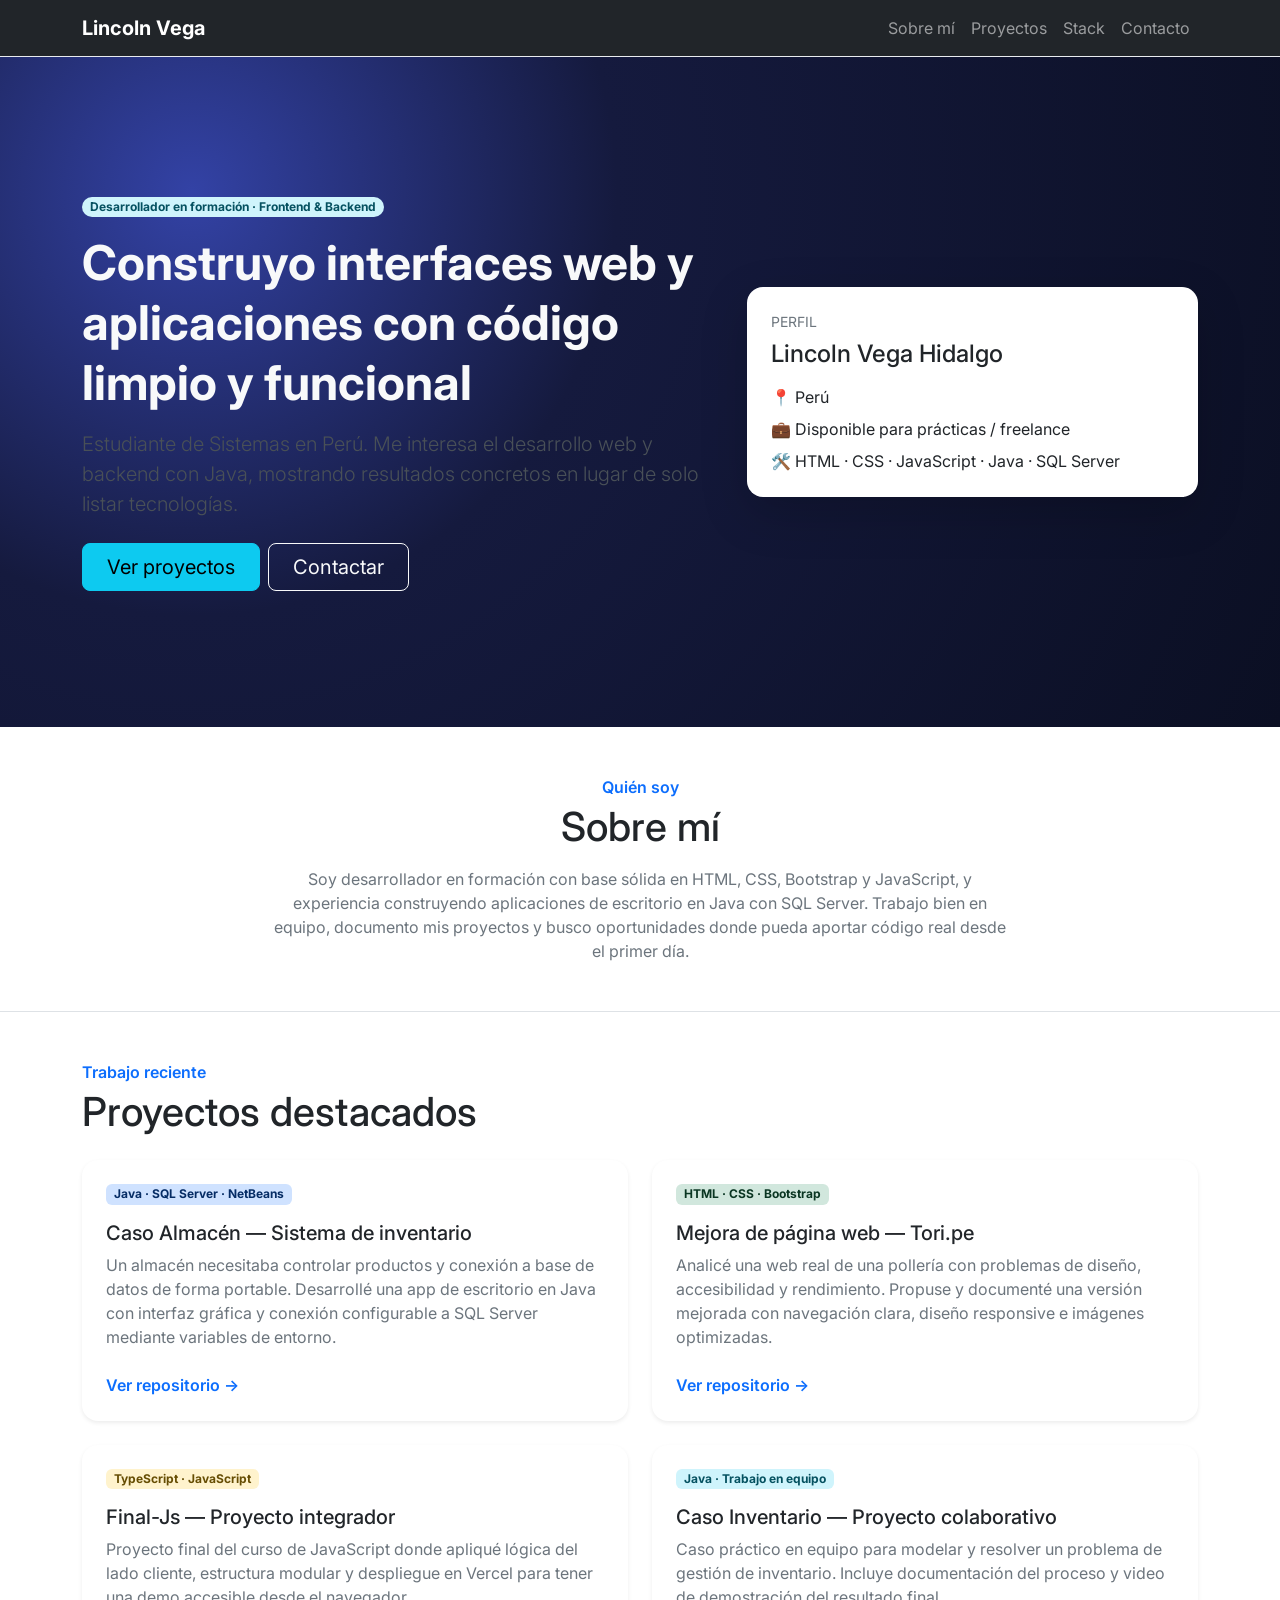
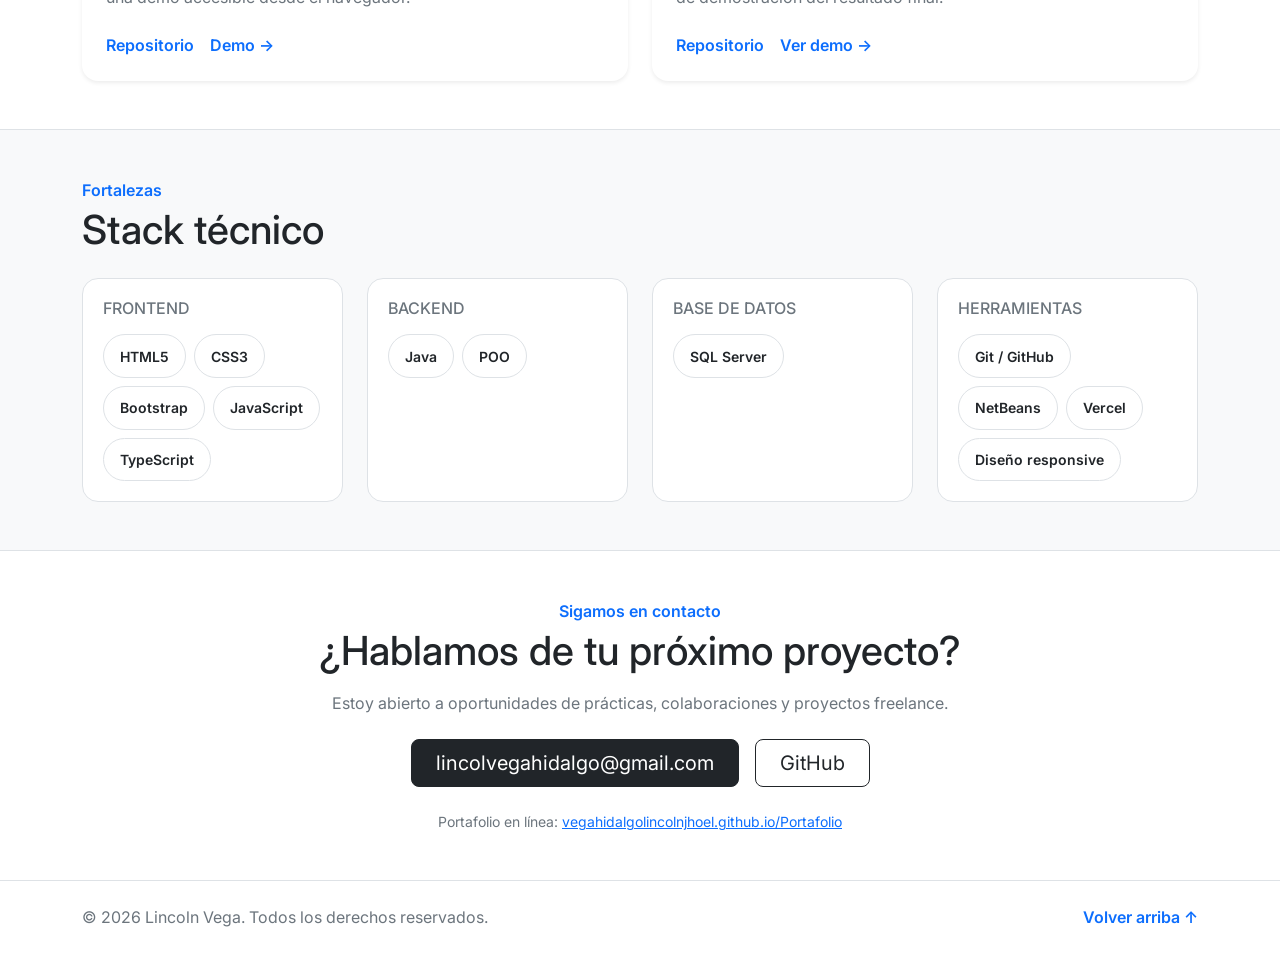
==== index.html @ 40d7f783 "yes" ====
<!doctype html>
<html lang="es">
  <head>
    <meta charset="UTF-8" />
    <meta name="viewport" content="width=device-width, initial-scale=1" />
    <title>Portafolio | Lincoln Vega</title>
    <meta
      name="description"
      content="Portafolio de Lincoln Vega — desarrollador en formación. Proyectos web, Java y soluciones con código real."
    />
    <link
      href="https://cdn.jsdelivr.net/npm/bootstrap@5.3.3/dist/css/bootstrap.min.css"
      rel="stylesheet"
      integrity="sha384-QWTKZyjpPEjISv5WaRU9OFeRpok6YctnYmDr5pNlyT2bRjXh0JMhjY6hW+ALEwIH"
      crossorigin="anonymous"
    />
    <link rel="preconnect" href="https://fonts.googleapis.com" />
    <link rel="preconnect" href="https://fonts.gstatic.com" crossorigin />
    <link
      href="https://fonts.googleapis.com/css2?family=Inter:wght@400;500;600;700;800&display=swap"
      rel="stylesheet"
    />
    <link rel="stylesheet" href="style.css" />
  </head>
  <body id="top">
    <nav class="navbar navbar-expand-lg bg-dark navbar-dark sticky-top border-bottom border-light-subtle">
      <div class="container">
        <a class="navbar-brand fw-bold" href="#top">Lincoln Vega</a>
        <button
          class="navbar-toggler"
          type="button"
          data-bs-toggle="collapse"
          data-bs-target="#mainNavbar"
          aria-controls="mainNavbar"
          aria-expanded="false"
          aria-label="Abrir navegación"
        >
          <span class="navbar-toggler-icon"></span>
        </button>
        <div class="collapse navbar-collapse" id="mainNavbar">
          <ul class="navbar-nav ms-auto">
            <li class="nav-item"><a class="nav-link" href="#sobre-mi">Sobre mí</a></li>
            <li class="nav-item"><a class="nav-link" href="#proyectos">Proyectos</a></li>
            <li class="nav-item"><a class="nav-link" href="#habilidades">Stack</a></li>
            <li class="nav-item"><a class="nav-link" href="#contacto">Contacto</a></li>
          </ul>
        </div>
      </div>
    </nav>

    <header class="hero py-5 py-lg-6 text-light">
      <div class="container py-4 py-lg-5">
        <div class="row align-items-center g-4">
          <div class="col-lg-7">
            <span class="badge rounded-pill bg-info-subtle text-info-emphasis mb-3">
              Desarrollador en formación · Frontend &amp; Backend
            </span>
            <h1 class="display-5 fw-bold lh-sm mb-3">
              Construyo interfaces web y aplicaciones con código limpio y funcional
            </h1>
            <p class="lead text-light-emphasis mb-4">
              Estudiante de Sistemas en Perú. Me interesa el desarrollo web y backend con Java,
              mostrando resultados concretos en lugar de solo listar tecnologías.
            </p>
            <div class="d-flex flex-wrap gap-2">
              <a href="#proyectos" class="btn btn-info btn-lg px-4">Ver proyectos</a>
              <a
                href="mailto:lincolvegahidalgo@gmail.com"
                class="btn btn-outline-light btn-lg px-4"
              >
                Contactar
              </a>
            </div>
          </div>
          <div class="col-lg-5">
            <div class="card profile-card shadow-lg border-0">
              <div class="card-body p-4">
                <p class="text-uppercase text-secondary small mb-2">Perfil</p>
                <h2 class="h4 mb-3">Lincoln Vega Hidalgo</h2>
                <ul class="list-unstyled mb-0">
                  <li class="mb-2">📍 Perú</li>
                  <li class="mb-2">💼 Disponible para prácticas / freelance</li>
                  <li>🛠️ HTML · CSS · JavaScript · Java · SQL Server</li>
                </ul>
              </div>
            </div>
          </div>
        </div>
      </div>
    </header>

    <main>
      <section id="sobre-mi" class="py-5 border-bottom">
        <div class="container">
          <div class="row justify-content-center">
            <div class="col-lg-8 text-center">
              <p class="text-primary fw-semibold mb-1">Quién soy</p>
              <h2 class="h1 mb-3">Sobre mí</h2>
              <p class="text-secondary mb-0">
                Soy desarrollador en formación con base sólida en HTML, CSS, Bootstrap y JavaScript,
                y experiencia construyendo aplicaciones de escritorio en Java con SQL Server.
                Trabajo bien en equipo, documento mis proyectos y busco oportunidades donde pueda
                aportar código real desde el primer día.
              </p>
            </div>
          </div>
        </div>
      </section>

      <section id="proyectos" class="py-5">
        <div class="container">
          <div class="d-flex justify-content-between align-items-end mb-4 flex-wrap gap-2">
            <div>
              <p class="text-primary fw-semibold mb-1">Trabajo reciente</p>
              <h2 class="h1 mb-0">Proyectos destacados</h2>
            </div>
          </div>
          <div class="row g-4">
            <div class="col-md-6 col-lg-6">
              <article class="card h-100 border-0 shadow-sm project-card">
                <div class="card-body p-4 d-flex flex-column">
                  <span class="badge bg-primary-subtle text-primary-emphasis mb-3 w-fit">
                    Java · SQL Server · NetBeans
                  </span>
                  <h3 class="h5">Caso Almacén — Sistema de inventario</h3>
                  <p class="text-secondary mb-4">
                    Un almacén necesitaba controlar productos y conexión a base de datos de forma
                    portable. Desarrollé una app de escritorio en Java con interfaz gráfica y
                    conexión configurable a SQL Server mediante variables de entorno.
                  </p>
                  <div class="mt-auto d-flex flex-wrap gap-3">
                    <a
                      class="fw-semibold text-decoration-none"
                      href="https://github.com/VegaHidalgoLincolnJhoel/Proyecto_Caso_Almacen"
                      target="_blank"
                      rel="noopener noreferrer"
                    >
                      Ver repositorio →
                    </a>
                  </div>
                </div>
              </article>
            </div>

            <div class="col-md-6 col-lg-6">
              <article class="card h-100 border-0 shadow-sm project-card">
                <div class="card-body p-4 d-flex flex-column">
                  <span class="badge bg-success-subtle text-success-emphasis mb-3 w-fit">
                    HTML · CSS · Bootstrap
                  </span>
                  <h3 class="h5">Mejora de página web — Tori.pe</h3>
                  <p class="text-secondary mb-4">
                    Analicé una web real de una pollería con problemas de diseño, accesibilidad y
                    rendimiento. Propuse y documenté una versión mejorada con navegación clara,
                    diseño responsive e imágenes optimizadas.
                  </p>
                  <div class="mt-auto d-flex flex-wrap gap-3">
                    <a
                      class="fw-semibold text-decoration-none"
                      href="https://github.com/VegaHidalgoLincolnJhoel/Proyecto-pagina-WEB"
                      target="_blank"
                      rel="noopener noreferrer"
                    >
                      Ver repositorio →
                    </a>
                  </div>
                </div>
              </article>
            </div>

            <div class="col-md-6 col-lg-6">
              <article class="card h-100 border-0 shadow-sm project-card">
                <div class="card-body p-4 d-flex flex-column">
                  <span class="badge bg-warning-subtle text-warning-emphasis mb-3 w-fit">
                    TypeScript · JavaScript
                  </span>
                  <h3 class="h5">Final-Js — Proyecto integrador</h3>
                  <p class="text-secondary mb-4">
                    Proyecto final del curso de JavaScript donde apliqué lógica del lado cliente,
                    estructura modular y despliegue en Vercel para tener una demo accesible desde
                    el navegador.
                  </p>
                  <div class="mt-auto d-flex flex-wrap gap-3">
                    <a
                      class="fw-semibold text-decoration-none"
                      href="https://github.com/VegaHidalgoLincolnJhoel/Final-Js"
                      target="_blank"
                      rel="noopener noreferrer"
                    >
                      Repositorio
                    </a>
                    <a
                      class="fw-semibold text-decoration-none"
                      href="https://final-js-eight.vercel.app"
                      target="_blank"
                      rel="noopener noreferrer"
                    >
                      Demo →
                    </a>
                  </div>
                </div>
              </article>
            </div>

            <div class="col-md-6 col-lg-6">
              <article class="card h-100 border-0 shadow-sm project-card">
                <div class="card-body p-4 d-flex flex-column">
                  <span class="badge bg-info-subtle text-info-emphasis mb-3 w-fit">
                    Java · Trabajo en equipo
                  </span>
                  <h3 class="h5">Caso Inventario — Proyecto colaborativo</h3>
                  <p class="text-secondary mb-4">
                    Caso práctico en equipo para modelar y resolver un problema de gestión de
                    inventario. Incluye documentación del proceso y video de demostración del
                    resultado final.
                  </p>
                  <div class="mt-auto d-flex flex-wrap gap-3">
                    <a
                      class="fw-semibold text-decoration-none"
                      href="https://github.com/VegaHidalgoLincolnJhoel/Caso-Inventario"
                      target="_blank"
                      rel="noopener noreferrer"
                    >
                      Repositorio
                    </a>
                    <a
                      class="fw-semibold text-decoration-none"
                      href="https://youtu.be/lfL6X-6ELrU"
                      target="_blank"
                      rel="noopener noreferrer"
                    >
                      Ver demo →
                    </a>
                  </div>
                </div>
              </article>
            </div>
          </div>
        </div>
      </section>

      <section id="habilidades" class="py-5 bg-body-tertiary border-top border-bottom">
        <div class="container">
          <p class="text-primary fw-semibold mb-1">Fortalezas</p>
          <h2 class="h1 mb-4">Stack técnico</h2>
          <div class="row g-4">
            <div class="col-md-6 col-lg-3">
              <div class="stack-group h-100">
                <h3 class="h6 text-uppercase text-secondary mb-3">Frontend</h3>
                <div class="d-flex flex-wrap gap-2">
                  <span class="skill-pill">HTML5</span>
                  <span class="skill-pill">CSS3</span>
                  <span class="skill-pill">Bootstrap</span>
                  <span class="skill-pill">JavaScript</span>
                  <span class="skill-pill">TypeScript</span>
                </div>
              </div>
            </div>
            <div class="col-md-6 col-lg-3">
              <div class="stack-group h-100">
                <h3 class="h6 text-uppercase text-secondary mb-3">Backend</h3>
                <div class="d-flex flex-wrap gap-2">
                  <span class="skill-pill">Java</span>
                  <span class="skill-pill">POO</span>
                </div>
              </div>
            </div>
            <div class="col-md-6 col-lg-3">
              <div class="stack-group h-100">
                <h3 class="h6 text-uppercase text-secondary mb-3">Base de datos</h3>
                <div class="d-flex flex-wrap gap-2">
                  <span class="skill-pill">SQL Server</span>
                </div>
              </div>
            </div>
            <div class="col-md-6 col-lg-3">
              <div class="stack-group h-100">
                <h3 class="h6 text-uppercase text-secondary mb-3">Herramientas</h3>
                <div class="d-flex flex-wrap gap-2">
                  <span class="skill-pill">Git / GitHub</span>
                  <span class="skill-pill">NetBeans</span>
                  <span class="skill-pill">Vercel</span>
                  <span class="skill-pill">Diseño responsive</span>
                </div>
              </div>
            </div>
          </div>
        </div>
      </section>

      <section id="contacto" class="py-5">
        <div class="container">
          <div class="row justify-content-center">
            <div class="col-lg-8 text-center">
              <p class="text-primary fw-semibold mb-1">Sigamos en contacto</p>
              <h2 class="h1 mb-3">¿Hablamos de tu próximo proyecto?</h2>
              <p class="text-secondary mb-4">
                Estoy abierto a oportunidades de prácticas, colaboraciones y proyectos freelance.
              </p>
              <div class="d-flex flex-wrap justify-content-center gap-3 mb-4">
                <a
                  class="btn btn-dark btn-lg px-4"
                  href="mailto:lincolvegahidalgo@gmail.com"
                >
                  lincolvegahidalgo@gmail.com
                </a>
                <a
                  class="btn btn-outline-dark btn-lg px-4"
                  href="https://github.com/VegaHidalgoLincolnJhoel"
                  target="_blank"
                  rel="noopener noreferrer"
                >
                  GitHub
                </a>
              </div>
              <p class="text-secondary small mb-0">
                Portafolio en línea:
                <a
                  href="https://vegahidalgolincolnjhoel.github.io/Portafolio/"
                  target="_blank"
                  rel="noopener noreferrer"
                >
                  vegahidalgolincolnjhoel.github.io/Portafolio
                </a>
              </p>
            </div>
          </div>
        </div>
      </section>
    </main>

    <footer class="py-4 border-top">
      <div class="container d-flex justify-content-between flex-wrap gap-2">
        <p class="mb-0 text-secondary">
          © <span id="year"></span> Lincoln Vega. Todos los derechos reservados.
        </p>
        <a class="text-decoration-none fw-semibold" href="#top">Volver arriba ↑</a>
      </div>
    </footer>

    <script
      src="https://cdn.jsdelivr.net/npm/bootstrap@5.3.3/dist/js/bootstrap.bundle.min.js"
      integrity="sha384-YvpcrYf0tY3lHB60NNkmXc5s9fDVZLESaAA55NDzOxhy9GkcIdslK1eN7N6jIeHz"
      crossorigin="anonymous"
    ></script>
    <script>
      document.getElementById("year").textContent = new Date().getFullYear();
    </script>
  </body>
</html>
---- style.css ----
:root {
  --hero-gradient: radial-gradient(circle at 15% 20%, #3342a5 0%, #151a3e 35%, #0b0f23 100%);
}

body {
  font-family: 'Inter', sans-serif;
}

.hero {
  background: var(--hero-gradient);
}

.py-lg-6 {
  padding-top: 5.5rem !important;
  padding-bottom: 5.5rem !important;
}

.profile-card {
  border-radius: 1rem;
  backdrop-filter: blur(6px);
}

.project-card {
  border-radius: 1rem;
  transition: transform 0.2s ease, box-shadow 0.2s ease;
}

.project-card:hover {
  transform: translateY(-4px);
  box-shadow: 0 1rem 2rem rgba(17, 24, 39, 0.12) !important;
}

.skill-pill {
  border: 1px solid var(--bs-border-color);
  background-color: #fff;
  border-radius: 999px;
  padding: 0.65rem 1rem;
  text-align: center;
  font-weight: 600;
  font-size: 0.875rem;
}

.stack-group {
  background-color: #fff;
  border: 1px solid var(--bs-border-color);
  border-radius: 1rem;
  padding: 1.25rem;
}

.w-fit {
  width: fit-content;
}
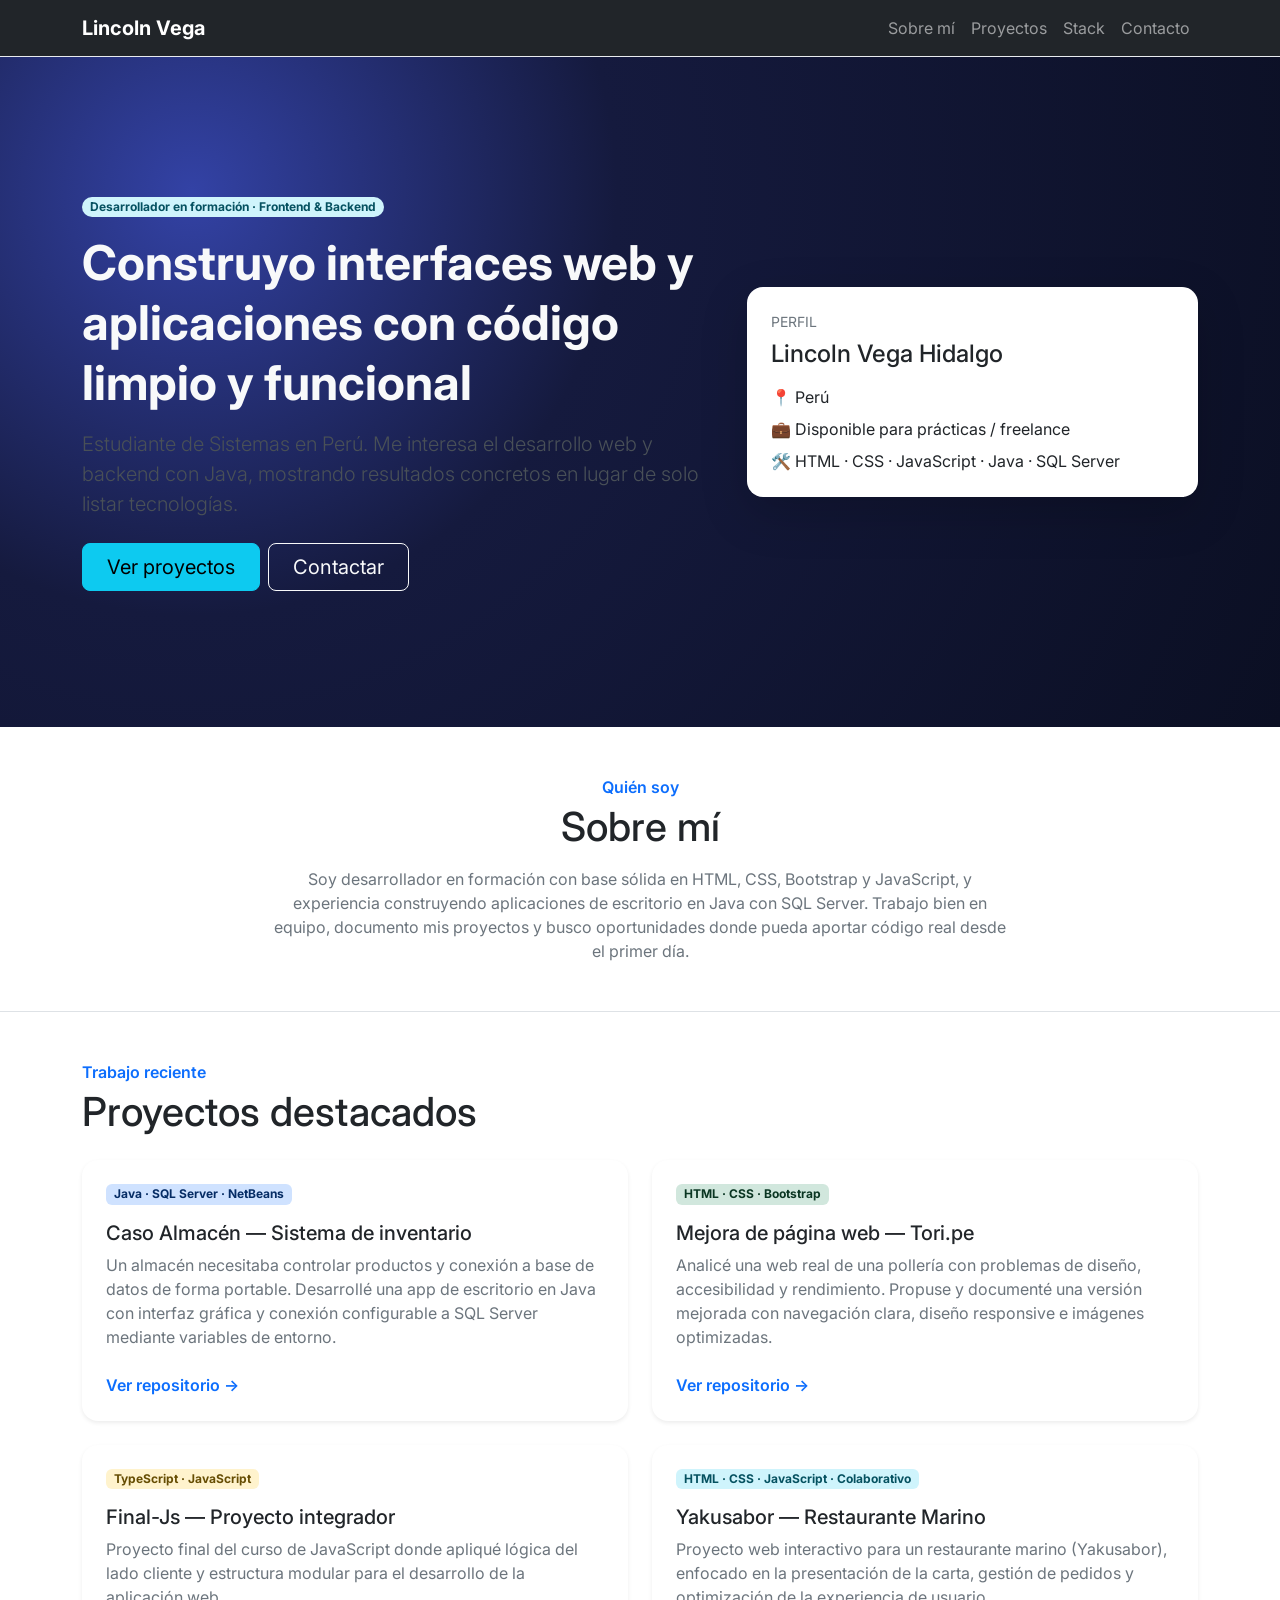
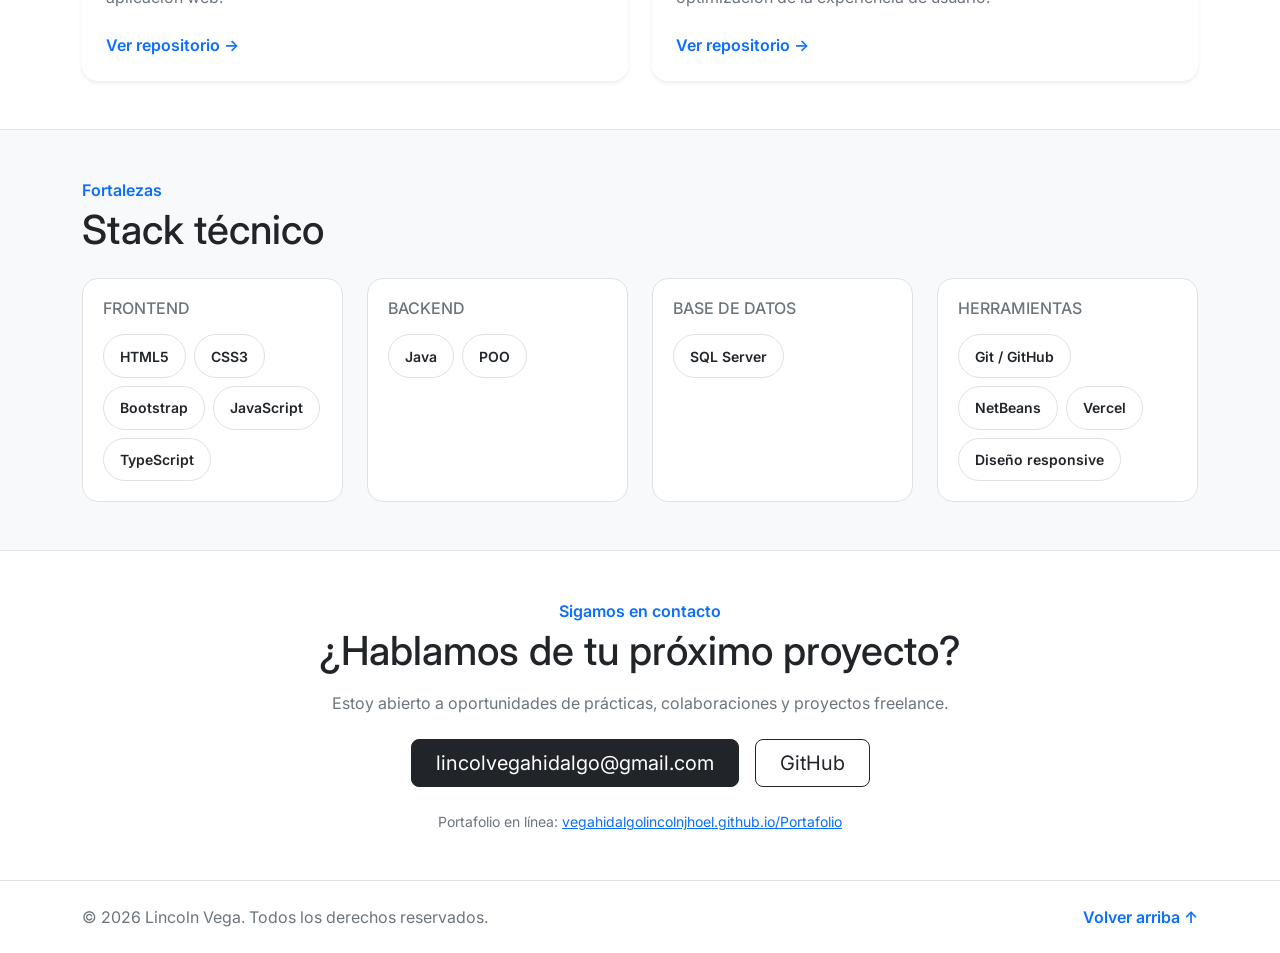
==== commit 2869ed48: "." ====
--- a/index.html
+++ b/index.html
@@ -176,9 +176,8 @@
                   </span>
                   <h3 class="h5">Final-Js — Proyecto integrador</h3>
                   <p class="text-secondary mb-4">
-                    Proyecto final del curso de JavaScript donde apliqué lógica del lado cliente,
-                    estructura modular y despliegue en Vercel para tener una demo accesible desde
-                    el navegador.
+                    Proyecto final del curso de JavaScript donde apliqué lógica del lado cliente
+                    y estructura modular para el desarrollo de la aplicación web.
                   </p>
                   <div class="mt-auto d-flex flex-wrap gap-3">
                     <a
@@ -187,15 +186,7 @@
                       target="_blank"
                       rel="noopener noreferrer"
                     >
-                      Repositorio
-                    </a>
-                    <a
-                      class="fw-semibold text-decoration-none"
-                      href="https://final-js-eight.vercel.app"
-                      target="_blank"
-                      rel="noopener noreferrer"
-                    >
-                      Demo →
+                      Ver repositorio →
                     </a>
                   </div>
                 </div>
@@ -206,30 +197,20 @@
               <article class="card h-100 border-0 shadow-sm project-card">
                 <div class="card-body p-4 d-flex flex-column">
                   <span class="badge bg-info-subtle text-info-emphasis mb-3 w-fit">
-                    Java · Trabajo en equipo
+                    HTML · CSS · JavaScript · Colaborativo
                   </span>
-                  <h3 class="h5">Caso Inventario — Proyecto colaborativo</h3>
+                  <h3 class="h5">Yakusabor — Restaurante Marino</h3>
                   <p class="text-secondary mb-4">
-                    Caso práctico en equipo para modelar y resolver un problema de gestión de
-                    inventario. Incluye documentación del proceso y video de demostración del
-                    resultado final.
+                    Proyecto web interactivo para un restaurante marino (Yakusabor), enfocado en la presentación de la carta, gestión de pedidos y optimización de la experiencia de usuario.
                   </p>
                   <div class="mt-auto d-flex flex-wrap gap-3">
                     <a
                       class="fw-semibold text-decoration-none"
-                      href="https://github.com/VegaHidalgoLincolnJhoel/Caso-Inventario"
+                      href="https://github.com/VegaHidalgoLincolnJhoel/Yakusabor-web"
                       target="_blank"
                       rel="noopener noreferrer"
                     >
-                      Repositorio
-                    </a>
-                    <a
-                      class="fw-semibold text-decoration-none"
-                      href="https://youtu.be/lfL6X-6ELrU"
-                      target="_blank"
-                      rel="noopener noreferrer"
-                    >
-                      Ver demo →
+                      Ver repositorio →
                     </a>
                   </div>
                 </div>
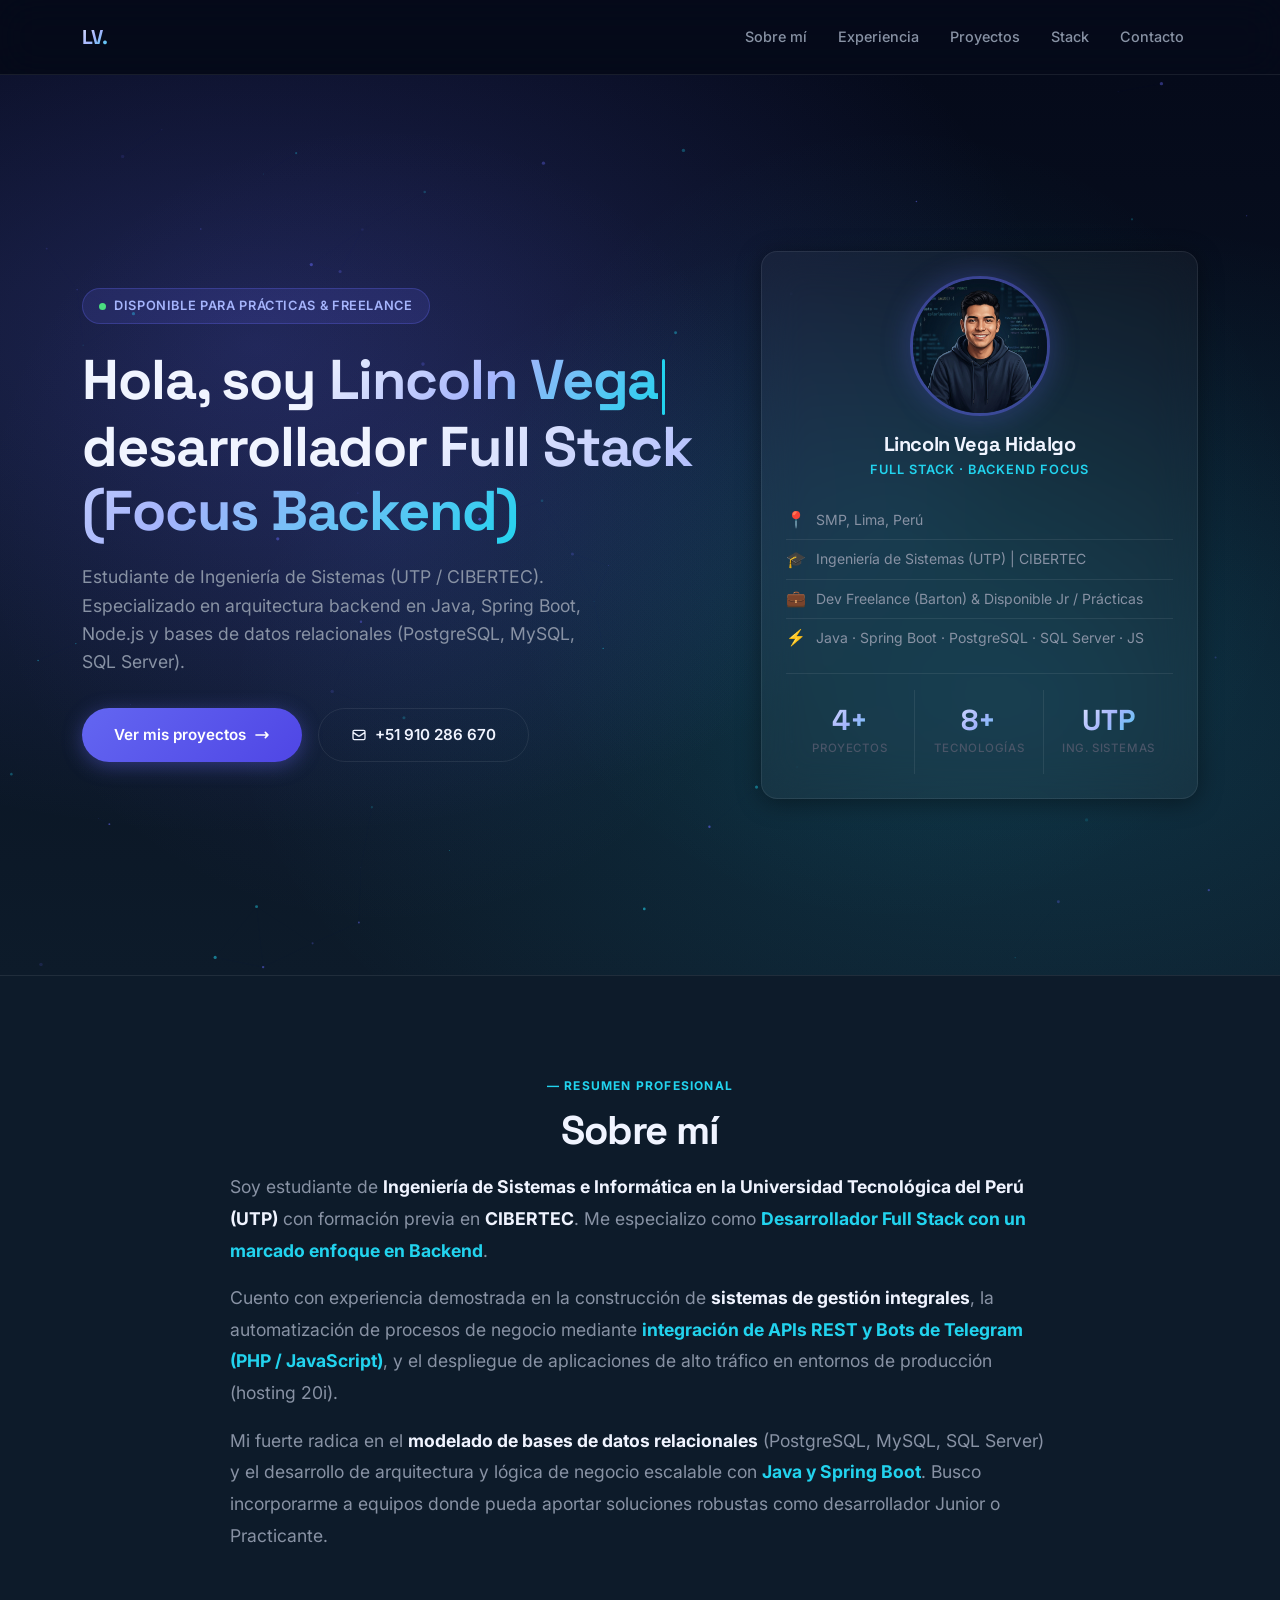
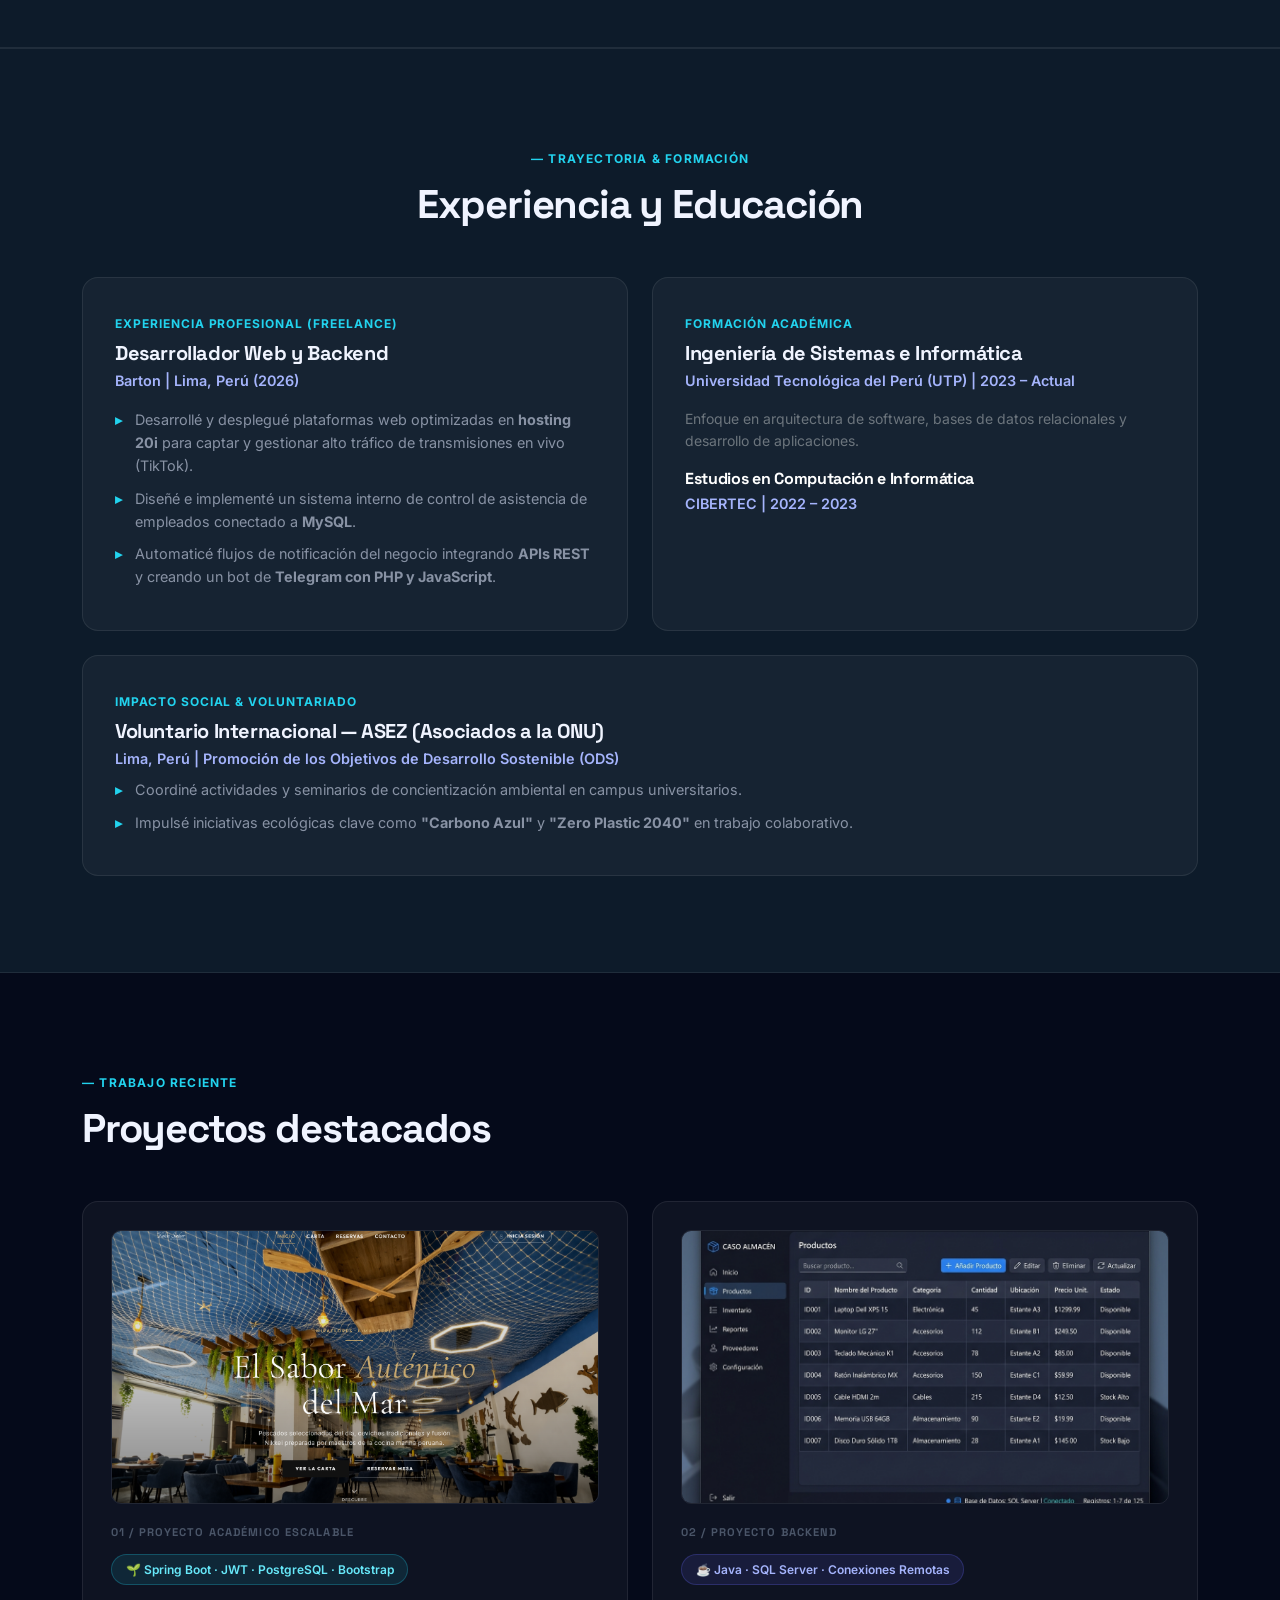
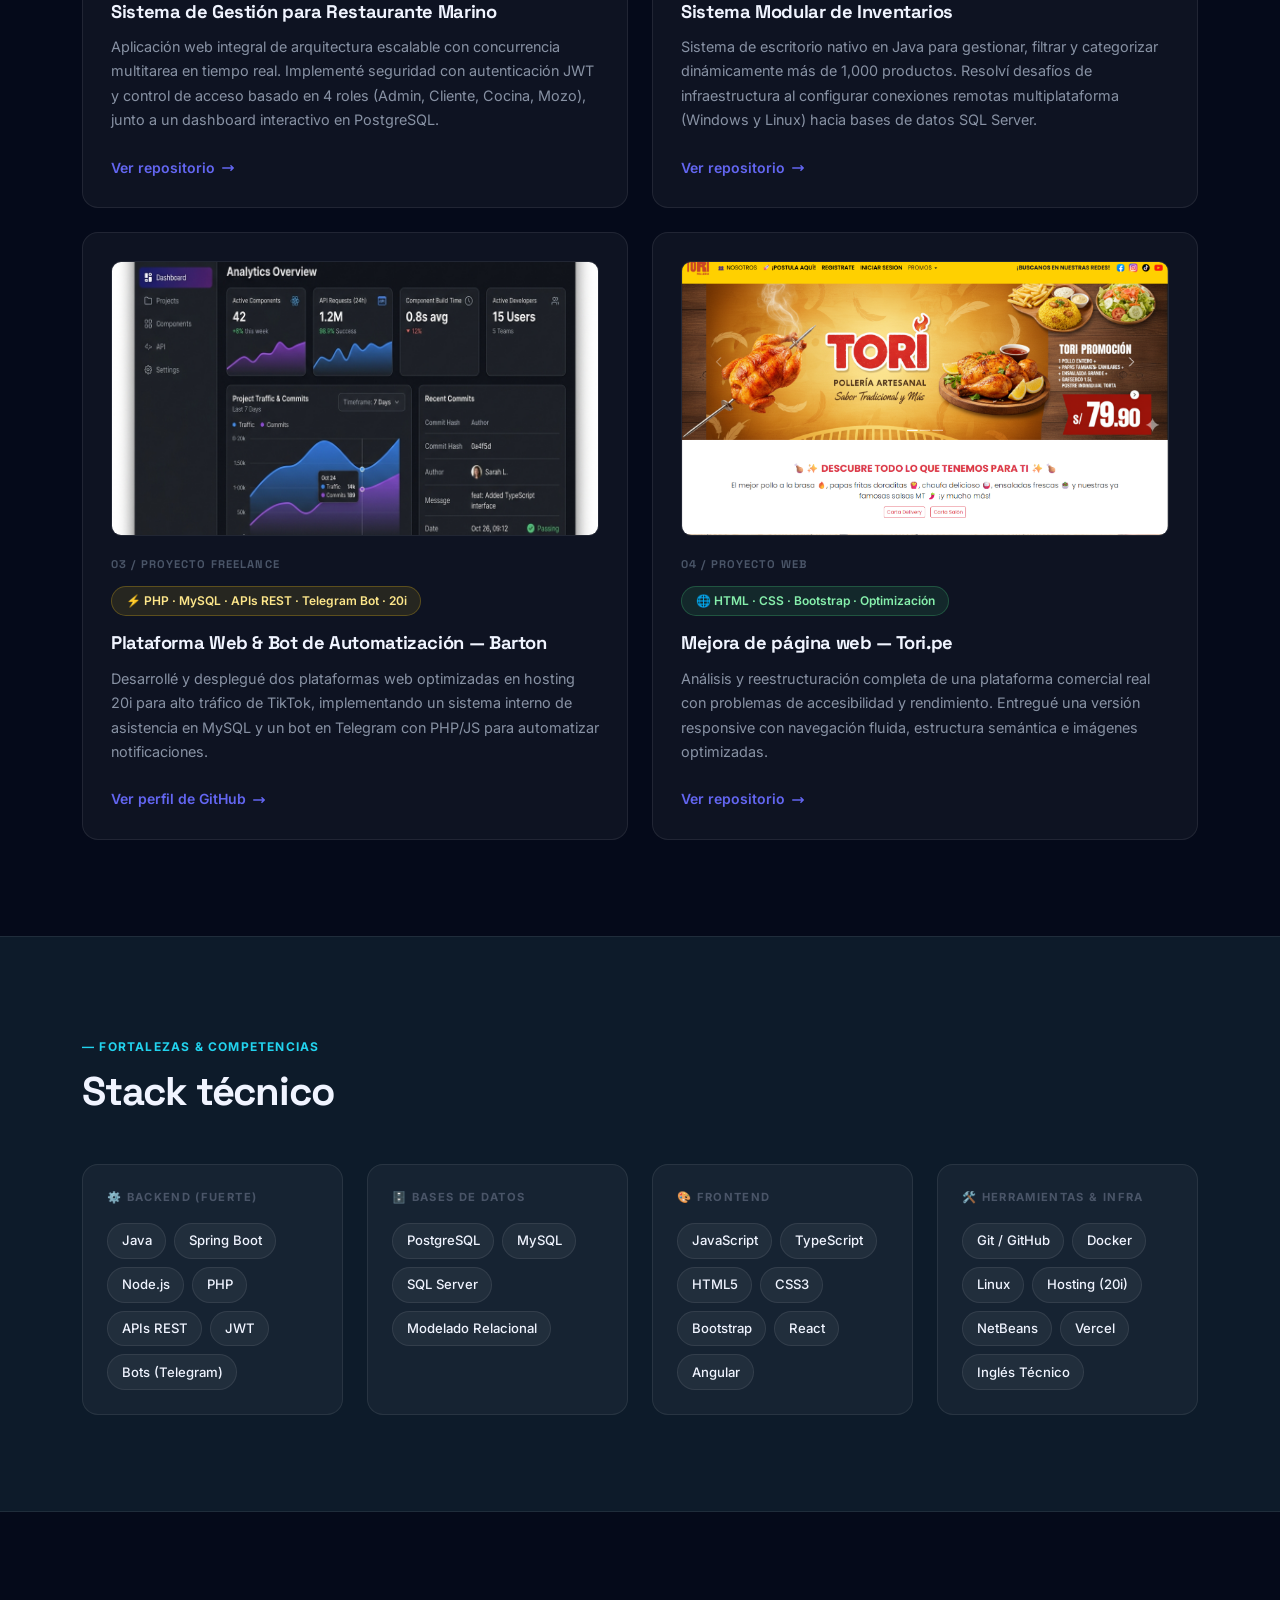
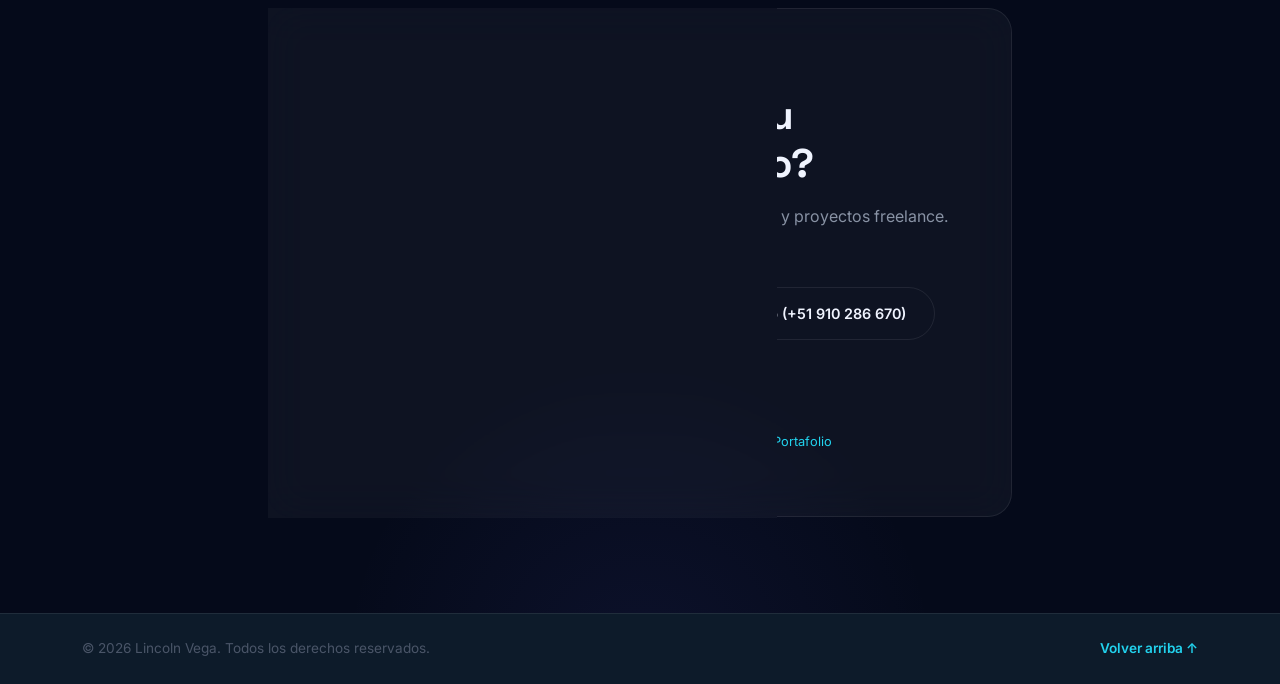
==== commit 150d2c02: "portafolio" ====
--- a/index.html
+++ b/index.html
@@ -3,31 +3,38 @@
   <head>
     <meta charset="UTF-8" />
     <meta name="viewport" content="width=device-width, initial-scale=1" />
-    <title>Portafolio | Lincoln Vega</title>
+    <title>Lincoln Vega — Desarrollador Web & Backend</title>
     <meta
       name="description"
-      content="Portafolio de Lincoln Vega — desarrollador en formación. Proyectos web, Java y soluciones con código real."
+      content="Portafolio de Lincoln Vega — desarrollador en formación especializado en Frontend y Backend con Java. Proyectos web reales, código limpio y resultados concretos."
     />
+    <meta property="og:title" content="Lincoln Vega — Desarrollador Web & Backend" />
+    <meta property="og:description" content="Desarrollador en formación. Proyectos web, Java y soluciones con código real." />
+    <meta property="og:image" content="avatar.png" />
+    <!-- Bootstrap -->
     <link
       href="https://cdn.jsdelivr.net/npm/bootstrap@5.3.3/dist/css/bootstrap.min.css"
       rel="stylesheet"
       integrity="sha384-QWTKZyjpPEjISv5WaRU9OFeRpok6YctnYmDr5pNlyT2bRjXh0JMhjY6hW+ALEwIH"
       crossorigin="anonymous"
     />
+    <!-- Google Fonts: Space Grotesk + Inter -->
     <link rel="preconnect" href="https://fonts.googleapis.com" />
     <link rel="preconnect" href="https://fonts.gstatic.com" crossorigin />
     <link
-      href="https://fonts.googleapis.com/css2?family=Inter:wght@400;500;600;700;800&display=swap"
+      href="https://fonts.googleapis.com/css2?family=Space+Grotesk:wght@400;500;600;700;800&family=Inter:wght@400;500;600;700&display=swap"
       rel="stylesheet"
     />
     <link rel="stylesheet" href="style.css" />
   </head>
-  <body id="top">
-    <nav class="navbar navbar-expand-lg bg-dark navbar-dark sticky-top border-bottom border-light-subtle">
+  <body id="top" data-bs-theme="dark">
+
+    <!-- ══ NAVBAR ══ -->
+    <nav id="navbar" class="navbar navbar-expand-lg sticky-top">
       <div class="container">
-        <a class="navbar-brand fw-bold" href="#top">Lincoln Vega</a>
+        <a class="navbar-brand" href="#top">LV<span style="color: var(--accent-secondary);">.</span></a>
         <button
-          class="navbar-toggler"
+          class="navbar-toggler border-0"
           type="button"
           data-bs-toggle="collapse"
           data-bs-target="#mainNavbar"
@@ -38,8 +45,9 @@
           <span class="navbar-toggler-icon"></span>
         </button>
         <div class="collapse navbar-collapse" id="mainNavbar">
-          <ul class="navbar-nav ms-auto">
+          <ul class="navbar-nav ms-auto gap-1">
             <li class="nav-item"><a class="nav-link" href="#sobre-mi">Sobre mí</a></li>
+            <li class="nav-item"><a class="nav-link" href="#experiencia">Experiencia</a></li>
             <li class="nav-item"><a class="nav-link" href="#proyectos">Proyectos</a></li>
             <li class="nav-item"><a class="nav-link" href="#habilidades">Stack</a></li>
             <li class="nav-item"><a class="nav-link" href="#contacto">Contacto</a></li>
@@ -48,220 +56,362 @@
       </div>
     </nav>
 
-    <header class="hero py-5 py-lg-6 text-light">
-      <div class="container py-4 py-lg-5">
-        <div class="row align-items-center g-4">
+    <!-- ══ HERO ══ -->
+    <header class="hero">
+      <canvas id="particles"></canvas>
+      <div class="container py-5">
+        <div class="row align-items-center g-5">
+
+          <!-- Left: Text -->
           <div class="col-lg-7">
-            <span class="badge rounded-pill bg-info-subtle text-info-emphasis mb-3">
-              Desarrollador en formación · Frontend &amp; Backend
-            </span>
-            <h1 class="display-5 fw-bold lh-sm mb-3">
-              Construyo interfaces web y aplicaciones con código limpio y funcional
+            <div class="hero-badge">
+              <span class="dot"></span>
+              Disponible para prácticas &amp; freelance
+            </div>
+
+            <h1 class="hero-heading">
+              Hola, soy <span class="gradient-text" id="typed-name">Lincoln Vega</span><span class="cursor-blink"></span><br/>
+              desarrollador <span class="gradient-text">Full Stack (Focus Backend)</span>
             </h1>
-            <p class="lead text-light-emphasis mb-4">
-              Estudiante de Sistemas en Perú. Me interesa el desarrollo web y backend con Java,
-              mostrando resultados concretos en lugar de solo listar tecnologías.
+
+            <p class="hero-lead">
+              Estudiante de Ingeniería de Sistemas (UTP / CIBERTEC). Especializado en arquitectura backend en Java, Spring Boot, Node.js y bases de datos relacionales (PostgreSQL, MySQL, SQL Server).
             </p>
-            <div class="d-flex flex-wrap gap-2">
-              <a href="#proyectos" class="btn btn-info btn-lg px-4">Ver proyectos</a>
-              <a
-                href="mailto:lincolvegahidalgo@gmail.com"
-                class="btn btn-outline-light btn-lg px-4"
-              >
-                Contactar
+
+            <div class="hero-actions d-flex flex-wrap gap-3">
+              <a href="#proyectos" class="btn-primary-custom">
+                Ver mis proyectos
+                <svg width="16" height="16" fill="none" stroke="currentColor" stroke-width="2.5" viewBox="0 0 24 24"><path stroke-linecap="round" stroke-linejoin="round" d="M17 8l4 4m0 0l-4 4m4-4H3"/></svg>
               </a>
-            </div>
-          </div>
+              <a href="https://wa.me/51910286670" target="_blank" rel="noopener noreferrer" class="btn-outline-custom">
+                <svg width="16" height="16" fill="none" stroke="currentColor" stroke-width="2" viewBox="0 0 24 24"><path stroke-linecap="round" stroke-linejoin="round" d="M3 8l7.89 5.26a2 2 0 002.22 0L21 8M5 19h14a2 2 0 002-2V7a2 2 0 00-2-2H5a2 2 0 00-2 2v10a2 2 0 002 2z"/></svg>
+                +51 910 286 670
+              </a>
+            </div>
+          </div>
+
+          <!-- Right: Profile Card -->
           <div class="col-lg-5">
-            <div class="card profile-card shadow-lg border-0">
-              <div class="card-body p-4">
-                <p class="text-uppercase text-secondary small mb-2">Perfil</p>
-                <h2 class="h4 mb-3">Lincoln Vega Hidalgo</h2>
-                <ul class="list-unstyled mb-0">
-                  <li class="mb-2">📍 Perú</li>
-                  <li class="mb-2">💼 Disponible para prácticas / freelance</li>
-                  <li>🛠️ HTML · CSS · JavaScript · Java · SQL Server</li>
-                </ul>
-              </div>
-            </div>
-          </div>
+            <div class="profile-card p-4 text-center">
+              <img
+                src="avatar.png"
+                alt="Lincoln Vega Hidalgo — Desarrollador"
+                class="profile-avatar"
+              />
+              <h2 class="h5 mb-1" style="font-family:'Space Grotesk',sans-serif; font-weight:700;">Lincoln Vega Hidalgo</h2>
+              <p style="color:var(--accent-secondary); font-size:0.8rem; font-weight:600; text-transform:uppercase; letter-spacing:0.08em; margin-bottom:1.25rem;">Full Stack · Backend Focus</p>
+
+              <div class="text-start">
+                <div class="profile-info-item">
+                  <span class="icon">📍</span>
+                  <span>SMP, Lima, Perú</span>
+                </div>
+                <div class="profile-info-item">
+                  <span class="icon">🎓</span>
+                  <span>Ingeniería de Sistemas (UTP) | CIBERTEC</span>
+                </div>
+                <div class="profile-info-item">
+                  <span class="icon">💼</span>
+                  <span>Dev Freelance (Barton) &amp; Disponible Jr / Prácticas</span>
+                </div>
+                <div class="profile-info-item">
+                  <span class="icon">⚡</span>
+                  <span>Java · Spring Boot · PostgreSQL · SQL Server · JS</span>
+                </div>
+              </div>
+
+              <!-- Stats -->
+              <div class="row g-0 mt-3 pt-3" style="border-top: 1px solid var(--border-glass);">
+                <div class="col-4 stat-item">
+                  <div class="stat-number">4+</div>
+                  <div class="stat-label">Proyectos</div>
+                </div>
+                <div class="col-4 stat-item">
+                  <div class="stat-number">8+</div>
+                  <div class="stat-label">Tecnologías</div>
+                </div>
+                <div class="col-4 stat-item">
+                  <div class="stat-number">UTP</div>
+                  <div class="stat-label">Ing. Sistemas</div>
+                </div>
+              </div>
+            </div>
+          </div>
+
         </div>
       </div>
     </header>
 
     <main>
-      <section id="sobre-mi" class="py-5 border-bottom">
+
+      <!-- ══ SOBRE MÍ ══ -->
+      <section id="sobre-mi">
+        <div class="container text-center">
+          <p class="section-tag reveal">— Resumen Profesional</p>
+          <h2 class="section-title reveal reveal-delay-1">Sobre mí</h2>
+          <div class="about-text reveal reveal-delay-2" style="max-width: 820px; margin: 0 auto; text-align: left;">
+            <p class="mb-3">
+              Soy estudiante de <strong style="color:var(--text-primary)">Ingeniería de Sistemas e Informática en la Universidad Tecnológica del Perú (UTP)</strong> con formación previa en <strong style="color:var(--text-primary)">CIBERTEC</strong>. Me especializo como <strong style="color:var(--accent-secondary)">Desarrollador Full Stack con un marcado enfoque en Backend</strong>.
+            </p>
+            <p class="mb-3">
+              Cuento con experiencia demostrada en la construcción de <strong style="color:var(--text-primary)">sistemas de gestión integrales</strong>, la automatización de procesos de negocio mediante <strong style="color:var(--accent-secondary)">integración de APIs REST y Bots de Telegram (PHP / JavaScript)</strong>, y el despliegue de aplicaciones de alto tráfico en entornos de producción (hosting 20i).
+            </p>
+            <p class="mb-0">
+              Mi fuerte radica en el <strong style="color:var(--text-primary)">modelado de bases de datos relacionales</strong> (PostgreSQL, MySQL, SQL Server) y el desarrollo de arquitectura y lógica de negocio escalable con <strong style="color:var(--accent-secondary)">Java y Spring Boot</strong>. Busco incorporarme a equipos donde pueda aportar soluciones robustas como desarrollador Junior o Practicante.
+            </p>
+          </div>
+        </div>
+      </section>
+
+      <!-- ══ EXPERIENCIA Y EDUCACIÓN ══ -->
+      <section id="experiencia">
         <div class="container">
-          <div class="row justify-content-center">
-            <div class="col-lg-8 text-center">
-              <p class="text-primary fw-semibold mb-1">Quién soy</p>
-              <h2 class="h1 mb-3">Sobre mí</h2>
-              <p class="text-secondary mb-0">
-                Soy desarrollador en formación con base sólida en HTML, CSS, Bootstrap y JavaScript,
-                y experiencia construyendo aplicaciones de escritorio en Java con SQL Server.
-                Trabajo bien en equipo, documento mis proyectos y busco oportunidades donde pueda
-                aportar código real desde el primer día.
-              </p>
+          <div class="mb-5 reveal text-center">
+            <p class="section-tag">— Trayectoria &amp; Formación</p>
+            <h2 class="section-title mb-0">Experiencia y Educación</h2>
+          </div>
+
+          <div class="row g-4">
+            <!-- Freelance Experience -->
+            <div class="col-lg-6 reveal reveal-delay-1">
+              <div class="experience-card">
+                <span class="experience-tag">Experiencia Profesional (Freelance)</span>
+                <h3 class="experience-title">Desarrollador Web y Backend</h3>
+                <p class="experience-company">Barton | Lima, Perú (2026)</p>
+                <ul class="timeline-bullet-list">
+                  <li>Desarrollé y desplegué plataformas web optimizadas en <strong>hosting 20i</strong> para captar y gestionar alto tráfico de transmisiones en vivo (TikTok).</li>
+                  <li>Diseñé e implementé un sistema interno de control de asistencia de empleados conectado a <strong>MySQL</strong>.</li>
+                  <li>Automaticé flujos de notificación del negocio integrando <strong>APIs REST</strong> y creando un bot de <strong>Telegram con PHP y JavaScript</strong>.</li>
+                </ul>
+              </div>
+            </div>
+
+            <!-- Education -->
+            <div class="col-lg-6 reveal reveal-delay-2">
+              <div class="experience-card">
+                <span class="experience-tag">Formación Académica</span>
+                <h3 class="experience-title">Ingeniería de Sistemas e Informática</h3>
+                <p class="experience-company">Universidad Tecnológica del Perú (UTP) | 2023 – Actual</p>
+                <p class="text-secondary small mb-3">Enfoque en arquitectura de software, bases de datos relacionales y desarrollo de aplicaciones.</p>
+                
+                <h4 class="h6 text-white mb-1" style="font-family:'Space Grotesk',sans-serif; font-weight:700;">Estudios en Computación e Informática</h4>
+                <p class="experience-company mb-0">CIBERTEC | 2022 – 2023</p>
+              </div>
+            </div>
+
+            <!-- Voluntariado -->
+            <div class="col-12 reveal reveal-delay-3">
+              <div class="experience-card">
+                <div class="d-flex justify-content-between align-items-start flex-wrap gap-2">
+                  <div>
+                    <span class="experience-tag">Impacto Social &amp; Voluntariado</span>
+                    <h3 class="experience-title">Voluntario Internacional — ASEZ (Asociados a la ONU)</h3>
+                    <p class="experience-company mb-2">Lima, Perú | Promoción de los Objetivos de Desarrollo Sostenible (ODS)</p>
+                  </div>
+                </div>
+                <ul class="timeline-bullet-list">
+                  <li>Coordiné actividades y seminarios de concientización ambiental en campus universitarios.</li>
+                  <li>Impulsé iniciativas ecológicas clave como <strong>"Carbono Azul"</strong> y <strong>"Zero Plastic 2040"</strong> en trabajo colaborativo.</li>
+                </ul>
+              </div>
             </div>
           </div>
         </div>
       </section>
 
-      <section id="proyectos" class="py-5">
+      <!-- ══ PROYECTOS ══ -->
+      <section id="proyectos">
         <div class="container">
-          <div class="d-flex justify-content-between align-items-end mb-4 flex-wrap gap-2">
-            <div>
-              <p class="text-primary fw-semibold mb-1">Trabajo reciente</p>
-              <h2 class="h1 mb-0">Proyectos destacados</h2>
-            </div>
-          </div>
+          <div class="mb-5 reveal">
+            <p class="section-tag">— Trabajo reciente</p>
+            <h2 class="section-title mb-0">Proyectos destacados</h2>
+          </div>
+
           <div class="row g-4">
-            <div class="col-md-6 col-lg-6">
-              <article class="card h-100 border-0 shadow-sm project-card">
-                <div class="card-body p-4 d-flex flex-column">
-                  <span class="badge bg-primary-subtle text-primary-emphasis mb-3 w-fit">
-                    Java · SQL Server · NetBeans
-                  </span>
-                  <h3 class="h5">Caso Almacén — Sistema de inventario</h3>
-                  <p class="text-secondary mb-4">
-                    Un almacén necesitaba controlar productos y conexión a base de datos de forma
-                    portable. Desarrollé una app de escritorio en Java con interfaz gráfica y
-                    conexión configurable a SQL Server mediante variables de entorno.
-                  </p>
-                  <div class="mt-auto d-flex flex-wrap gap-3">
-                    <a
-                      class="fw-semibold text-decoration-none"
-                      href="https://github.com/VegaHidalgoLincolnJhoel/Proyecto_Caso_Almacen"
-                      target="_blank"
-                      rel="noopener noreferrer"
-                    >
-                      Ver repositorio →
-                    </a>
-                  </div>
+
+            <!-- Proyecto 1 -->
+            <div class="col-md-6 reveal reveal-delay-1">
+              <article class="project-card">
+                <div class="project-img-wrap">
+                  <img src="project_yakusabor.png" alt="Sistema de Gestión para Restaurante Marino" loading="lazy" />
+                  <div class="project-img-overlay"></div>
+                </div>
+                <p class="project-number">01 / Proyecto Académico Escalable</p>
+                <span class="project-badge cyan">
+                  🌱 Spring Boot · JWT · PostgreSQL · Bootstrap
+                </span>
+                <h3 class="project-title">Sistema de Gestión para Restaurante Marino</h3>
+                <p class="project-desc">
+                  Aplicación web integral de arquitectura escalable con concurrencia multitarea en tiempo real. Implementé seguridad con autenticación JWT y control de acceso basado en 4 roles (Admin, Cliente, Cocina, Mozo), junto a un dashboard interactivo en PostgreSQL.
+                </p>
+                <div class="d-flex gap-3">
+                  <a
+                    class="project-link"
+                    href="https://github.com/VegaHidalgoLincolnJhoel/Yakusabor-web"
+                    target="_blank"
+                    rel="noopener noreferrer"
+                  >
+                    Ver repositorio
+                    <svg width="14" height="14" fill="none" stroke="currentColor" stroke-width="2.5" viewBox="0 0 24 24"><path stroke-linecap="round" stroke-linejoin="round" d="M17 8l4 4m0 0l-4 4m4-4H3"/></svg>
+                  </a>
                 </div>
               </article>
             </div>
 
-            <div class="col-md-6 col-lg-6">
-              <article class="card h-100 border-0 shadow-sm project-card">
-                <div class="card-body p-4 d-flex flex-column">
-                  <span class="badge bg-success-subtle text-success-emphasis mb-3 w-fit">
-                    HTML · CSS · Bootstrap
-                  </span>
-                  <h3 class="h5">Mejora de página web — Tori.pe</h3>
-                  <p class="text-secondary mb-4">
-                    Analicé una web real de una pollería con problemas de diseño, accesibilidad y
-                    rendimiento. Propuse y documenté una versión mejorada con navegación clara,
-                    diseño responsive e imágenes optimizadas.
-                  </p>
-                  <div class="mt-auto d-flex flex-wrap gap-3">
-                    <a
-                      class="fw-semibold text-decoration-none"
-                      href="https://github.com/VegaHidalgoLincolnJhoel/Proyecto-pagina-WEB"
-                      target="_blank"
-                      rel="noopener noreferrer"
-                    >
-                      Ver repositorio →
-                    </a>
-                  </div>
+            <!-- Proyecto 2 -->
+            <div class="col-md-6 reveal reveal-delay-2">
+              <article class="project-card">
+                <div class="project-img-wrap">
+                  <img src="project_almacen.png" alt="Sistema Modular de Inventarios Java" loading="lazy" />
+                  <div class="project-img-overlay"></div>
+                </div>
+                <p class="project-number">02 / Proyecto Backend</p>
+                <span class="project-badge">
+                  ☕ Java · SQL Server · Conexiones Remotas
+                </span>
+                <h3 class="project-title">Sistema Modular de Inventarios</h3>
+                <p class="project-desc">
+                  Sistema de escritorio nativo en Java para gestionar, filtrar y categorizar dinámicamente más de 1,000 productos. Resolví desafíos de infraestructura al configurar conexiones remotas multiplataforma (Windows y Linux) hacia bases de datos SQL Server.
+                </p>
+                <div class="d-flex gap-3">
+                  <a
+                    class="project-link"
+                    href="https://github.com/VegaHidalgoLincolnJhoel/Proyecto_Caso_Almacen"
+                    target="_blank"
+                    rel="noopener noreferrer"
+                  >
+                    Ver repositorio
+                    <svg width="14" height="14" fill="none" stroke="currentColor" stroke-width="2.5" viewBox="0 0 24 24"><path stroke-linecap="round" stroke-linejoin="round" d="M17 8l4 4m0 0l-4 4m4-4H3"/></svg>
+                  </a>
                 </div>
               </article>
             </div>
 
-            <div class="col-md-6 col-lg-6">
-              <article class="card h-100 border-0 shadow-sm project-card">
-                <div class="card-body p-4 d-flex flex-column">
-                  <span class="badge bg-warning-subtle text-warning-emphasis mb-3 w-fit">
-                    TypeScript · JavaScript
-                  </span>
-                  <h3 class="h5">Final-Js — Proyecto integrador</h3>
-                  <p class="text-secondary mb-4">
-                    Proyecto final del curso de JavaScript donde apliqué lógica del lado cliente
-                    y estructura modular para el desarrollo de la aplicación web.
-                  </p>
-                  <div class="mt-auto d-flex flex-wrap gap-3">
-                    <a
-                      class="fw-semibold text-decoration-none"
-                      href="https://github.com/VegaHidalgoLincolnJhoel/Final-Js"
-                      target="_blank"
-                      rel="noopener noreferrer"
-                    >
-                      Ver repositorio →
-                    </a>
-                  </div>
+            <!-- Proyecto 3 -->
+            <div class="col-md-6 reveal reveal-delay-1">
+              <article class="project-card">
+                <div class="project-img-wrap">
+                  <img src="project_finaljs.png" alt="Plataformas Web y Bot de Telegram Barton" loading="lazy" />
+                  <div class="project-img-overlay"></div>
+                </div>
+                <p class="project-number">03 / Proyecto Freelance</p>
+                <span class="project-badge yellow">
+                  ⚡ PHP · MySQL · APIs REST · Telegram Bot · 20i
+                </span>
+                <h3 class="project-title">Plataforma Web &amp; Bot de Automatización — Barton</h3>
+                <p class="project-desc">
+                  Desarrollé y desplegué dos plataformas web optimizadas en hosting 20i para alto tráfico de TikTok, implementando un sistema interno de asistencia en MySQL y un bot en Telegram con PHP/JS para automatizar notificaciones.
+                </p>
+                <div class="d-flex gap-3">
+                  <a
+                    class="project-link"
+                    href="https://github.com/VegaHidalgoLincolnJhoel"
+                    target="_blank"
+                    rel="noopener noreferrer"
+                  >
+                    Ver perfil de GitHub
+                    <svg width="14" height="14" fill="none" stroke="currentColor" stroke-width="2.5" viewBox="0 0 24 24"><path stroke-linecap="round" stroke-linejoin="round" d="M17 8l4 4m0 0l-4 4m4-4H3"/></svg>
+                  </a>
                 </div>
               </article>
             </div>
 
-            <div class="col-md-6 col-lg-6">
-              <article class="card h-100 border-0 shadow-sm project-card">
-                <div class="card-body p-4 d-flex flex-column">
-                  <span class="badge bg-info-subtle text-info-emphasis mb-3 w-fit">
-                    HTML · CSS · JavaScript · Colaborativo
-                  </span>
-                  <h3 class="h5">Yakusabor — Restaurante Marino</h3>
-                  <p class="text-secondary mb-4">
-                    Proyecto web interactivo para un restaurante marino (Yakusabor), enfocado en la presentación de la carta, gestión de pedidos y optimización de la experiencia de usuario.
-                  </p>
-                  <div class="mt-auto d-flex flex-wrap gap-3">
-                    <a
-                      class="fw-semibold text-decoration-none"
-                      href="https://github.com/VegaHidalgoLincolnJhoel/Yakusabor-web"
-                      target="_blank"
-                      rel="noopener noreferrer"
-                    >
-                      Ver repositorio →
-                    </a>
-                  </div>
+            <!-- Proyecto 4 -->
+            <div class="col-md-6 reveal reveal-delay-2">
+              <article class="project-card">
+                <div class="project-img-wrap">
+                  <img src="project_tori.png" alt="Rediseño web Tori.pe" loading="lazy" />
+                  <div class="project-img-overlay"></div>
+                </div>
+                <p class="project-number">04 / Proyecto Web</p>
+                <span class="project-badge green">
+                  🌐 HTML · CSS · Bootstrap · Optimización
+                </span>
+                <h3 class="project-title">Mejora de página web — Tori.pe</h3>
+                <p class="project-desc">
+                  Análisis y reestructuración completa de una plataforma comercial real con problemas de accesibilidad y rendimiento. Entregué una versión responsive con navegación fluida, estructura semántica e imágenes optimizadas.
+                </p>
+                <div class="d-flex gap-3">
+                  <a
+                    class="project-link"
+                    href="https://github.com/VegaHidalgoLincolnJhoel/Proyecto-pagina-WEB"
+                    target="_blank"
+                    rel="noopener noreferrer"
+                  >
+                    Ver repositorio
+                    <svg width="14" height="14" fill="none" stroke="currentColor" stroke-width="2.5" viewBox="0 0 24 24"><path stroke-linecap="round" stroke-linejoin="round" d="M17 8l4 4m0 0l-4 4m4-4H3"/></svg>
+                  </a>
                 </div>
               </article>
             </div>
+
           </div>
         </div>
       </section>
 
-      <section id="habilidades" class="py-5 bg-body-tertiary border-top border-bottom">
+      <!-- ══ HABILIDADES ══ -->
+      <section id="habilidades">
         <div class="container">
-          <p class="text-primary fw-semibold mb-1">Fortalezas</p>
-          <h2 class="h1 mb-4">Stack técnico</h2>
+          <div class="mb-5 reveal">
+            <p class="section-tag">— Fortalezas &amp; Competencias</p>
+            <h2 class="section-title mb-0">Stack técnico</h2>
+          </div>
+
           <div class="row g-4">
-            <div class="col-md-6 col-lg-3">
-              <div class="stack-group h-100">
-                <h3 class="h6 text-uppercase text-secondary mb-3">Frontend</h3>
+            <!-- Backend -->
+            <div class="col-md-6 col-lg-3 reveal reveal-delay-1">
+              <div class="stack-group">
+                <p class="stack-group-title">⚙️ Backend (Fuerte)</p>
                 <div class="d-flex flex-wrap gap-2">
+                  <span class="skill-pill">Java</span>
+                  <span class="skill-pill">Spring Boot</span>
+                  <span class="skill-pill">Node.js</span>
+                  <span class="skill-pill">PHP</span>
+                  <span class="skill-pill">APIs REST</span>
+                  <span class="skill-pill">JWT</span>
+                  <span class="skill-pill">Bots (Telegram)</span>
+                </div>
+              </div>
+            </div>
+            <!-- Base de datos -->
+            <div class="col-md-6 col-lg-3 reveal reveal-delay-2">
+              <div class="stack-group">
+                <p class="stack-group-title">🗄️ Bases de Datos</p>
+                <div class="d-flex flex-wrap gap-2">
+                  <span class="skill-pill">PostgreSQL</span>
+                  <span class="skill-pill">MySQL</span>
+                  <span class="skill-pill">SQL Server</span>
+                  <span class="skill-pill">Modelado Relacional</span>
+                </div>
+              </div>
+            </div>
+            <!-- Frontend -->
+            <div class="col-md-6 col-lg-3 reveal reveal-delay-3">
+              <div class="stack-group">
+                <p class="stack-group-title">🎨 Frontend</p>
+                <div class="d-flex flex-wrap gap-2">
+                  <span class="skill-pill">JavaScript</span>
+                  <span class="skill-pill">TypeScript</span>
                   <span class="skill-pill">HTML5</span>
                   <span class="skill-pill">CSS3</span>
                   <span class="skill-pill">Bootstrap</span>
-                  <span class="skill-pill">JavaScript</span>
-                  <span class="skill-pill">TypeScript</span>
-                </div>
-              </div>
-            </div>
-            <div class="col-md-6 col-lg-3">
-              <div class="stack-group h-100">
-                <h3 class="h6 text-uppercase text-secondary mb-3">Backend</h3>
-                <div class="d-flex flex-wrap gap-2">
-                  <span class="skill-pill">Java</span>
-                  <span class="skill-pill">POO</span>
-                </div>
-              </div>
-            </div>
-            <div class="col-md-6 col-lg-3">
-              <div class="stack-group h-100">
-                <h3 class="h6 text-uppercase text-secondary mb-3">Base de datos</h3>
-                <div class="d-flex flex-wrap gap-2">
-                  <span class="skill-pill">SQL Server</span>
-                </div>
-              </div>
-            </div>
-            <div class="col-md-6 col-lg-3">
-              <div class="stack-group h-100">
-                <h3 class="h6 text-uppercase text-secondary mb-3">Herramientas</h3>
+                  <span class="skill-pill">React</span>
+                  <span class="skill-pill">Angular</span>
+                </div>
+              </div>
+            </div>
+            <!-- Herramientas -->
+            <div class="col-md-6 col-lg-3 reveal reveal-delay-4">
+              <div class="stack-group">
+                <p class="stack-group-title">🛠️ Herramientas &amp; Infra</p>
                 <div class="d-flex flex-wrap gap-2">
                   <span class="skill-pill">Git / GitHub</span>
+                  <span class="skill-pill">Docker</span>
+                  <span class="skill-pill">Linux</span>
+                  <span class="skill-pill">Hosting (20i)</span>
                   <span class="skill-pill">NetBeans</span>
                   <span class="skill-pill">Vercel</span>
-                  <span class="skill-pill">Diseño responsive</span>
+                  <span class="skill-pill">Inglés Técnico</span>
                 </div>
               </div>
             </div>
@@ -269,37 +419,47 @@
         </div>
       </section>
 
-      <section id="contacto" class="py-5">
+      <!-- ══ CONTACTO ══ -->
+      <section id="contacto">
         <div class="container">
-          <div class="row justify-content-center">
-            <div class="col-lg-8 text-center">
-              <p class="text-primary fw-semibold mb-1">Sigamos en contacto</p>
-              <h2 class="h1 mb-3">¿Hablamos de tu próximo proyecto?</h2>
-              <p class="text-secondary mb-4">
+          <div class="col-lg-8 mx-auto">
+            <div class="contact-card text-center reveal">
+              <p class="section-tag">— Sigamos en contacto</p>
+              <h2 class="section-title">¿Hablamos de tu<br/>próximo proyecto?</h2>
+              <p style="color:var(--text-secondary); margin-bottom: 2rem; font-size:1rem;">
                 Estoy abierto a oportunidades de prácticas, colaboraciones y proyectos freelance.
+                Respondo en menos de 24 horas.
               </p>
               <div class="d-flex flex-wrap justify-content-center gap-3 mb-4">
-                <a
-                  class="btn btn-dark btn-lg px-4"
-                  href="mailto:lincolvegahidalgo@gmail.com"
-                >
+                <a class="btn-contact-primary" href="mailto:lincolvegahidalgo@gmail.com">
+                  <svg width="17" height="17" fill="none" stroke="currentColor" stroke-width="2" viewBox="0 0 24 24"><path stroke-linecap="round" stroke-linejoin="round" d="M3 8l7.89 5.26a2 2 0 002.22 0L21 8M5 19h14a2 2 0 002-2V7a2 2 0 00-2-2H5a2 2 0 00-2 2v10a2 2 0 002 2z"/></svg>
                   lincolvegahidalgo@gmail.com
                 </a>
                 <a
-                  class="btn btn-outline-dark btn-lg px-4"
+                  class="btn-contact-outline"
+                  href="https://wa.me/51910286670"
+                  target="_blank"
+                  rel="noopener noreferrer"
+                >
+                  💬 WhatsApp (+51 910 286 670)
+                </a>
+                <a
+                  class="btn-contact-outline"
                   href="https://github.com/VegaHidalgoLincolnJhoel"
                   target="_blank"
                   rel="noopener noreferrer"
                 >
+                  <svg width="17" height="17" fill="currentColor" viewBox="0 0 24 24"><path d="M12 0C5.37 0 0 5.37 0 12c0 5.3 3.438 9.8 8.205 11.385.6.113.82-.258.82-.577 0-.285-.01-1.04-.015-2.04-3.338.724-4.042-1.61-4.042-1.61C4.422 18.07 3.633 17.7 3.633 17.7c-1.087-.744.084-.729.084-.729 1.205.084 1.838 1.236 1.838 1.236 1.07 1.835 2.809 1.305 3.495.998.108-.776.417-1.305.76-1.605-2.665-.3-5.466-1.332-5.466-5.93 0-1.31.465-2.38 1.235-3.22-.135-.303-.54-1.523.105-3.176 0 0 1.005-.322 3.3 1.23.96-.267 1.98-.399 3-.405 1.02.006 2.04.138 3 .405 2.28-1.552 3.285-1.23 3.285-1.23.645 1.653.24 2.873.12 3.176.765.84 1.23 1.91 1.23 3.22 0 4.61-2.805 5.625-5.475 5.92.42.36.81 1.096.81 2.22 0 1.606-.015 2.896-.015 3.286 0 .315.21.69.825.57C20.565 21.795 24 17.295 24 12c0-6.63-5.37-12-12-12"/></svg>
                   GitHub
                 </a>
               </div>
-              <p class="text-secondary small mb-0">
+              <p style="color:var(--text-muted); font-size:0.8rem;">
                 Portafolio en línea:
                 <a
                   href="https://vegahidalgolincolnjhoel.github.io/Portafolio/"
                   target="_blank"
                   rel="noopener noreferrer"
+                  style="color:var(--accent-secondary); text-decoration:none;"
                 >
                   vegahidalgolincolnjhoel.github.io/Portafolio
                 </a>
@@ -308,24 +468,127 @@
           </div>
         </div>
       </section>
+
     </main>
 
-    <footer class="py-4 border-top">
-      <div class="container d-flex justify-content-between flex-wrap gap-2">
-        <p class="mb-0 text-secondary">
+    <!-- ══ FOOTER ══ -->
+    <footer>
+      <div class="container d-flex justify-content-between align-items-center flex-wrap gap-2">
+        <p class="mb-0">
           © <span id="year"></span> Lincoln Vega. Todos los derechos reservados.
         </p>
-        <a class="text-decoration-none fw-semibold" href="#top">Volver arriba ↑</a>
+        <a class="text-decoration-none" href="#top" style="color:var(--accent-secondary); font-weight:600; font-size:0.85rem;">
+          Volver arriba ↑
+        </a>
       </div>
     </footer>
 
+    <!-- Bootstrap JS -->
     <script
       src="https://cdn.jsdelivr.net/npm/bootstrap@5.3.3/dist/js/bootstrap.bundle.min.js"
       integrity="sha384-YvpcrYf0tY3lHB60NNkmXc5s9fDVZLESaAA55NDzOxhy9GkcIdslK1eN7N6jIeHz"
       crossorigin="anonymous"
     ></script>
+
     <script>
+      // ── Year ──
       document.getElementById("year").textContent = new Date().getFullYear();
+
+      // ── Navbar scroll effect ──
+      const navbar = document.getElementById("navbar");
+      window.addEventListener("scroll", () => {
+        navbar.classList.toggle("scrolled", window.scrollY > 40);
+      }, { passive: true });
+
+      // ── Scroll Reveal (Intersection Observer) ──
+      const revealEls = document.querySelectorAll(".reveal, .reveal-left");
+      const revealObserver = new IntersectionObserver(
+        (entries) => {
+          entries.forEach((entry) => {
+            if (entry.isIntersecting) {
+              entry.target.classList.add("visible");
+              revealObserver.unobserve(entry.target);
+            }
+          });
+        },
+        { threshold: 0.15, rootMargin: "0px 0px -40px 0px" }
+      );
+      revealEls.forEach((el) => revealObserver.observe(el));
+
+      // ── Canvas Particles ──
+      (function () {
+        const canvas = document.getElementById("particles");
+        if (!canvas) return;
+        const ctx = canvas.getContext("2d");
+        let W, H, particles = [];
+
+        function resize() {
+          const rect = canvas.parentElement.getBoundingClientRect();
+          W = canvas.width  = rect.width  || window.innerWidth;
+          H = canvas.height = rect.height || window.innerHeight;
+        }
+
+        class Particle {
+          constructor() { this.reset(); }
+          reset() {
+            this.x  = Math.random() * W;
+            this.y  = Math.random() * H;
+            this.r  = Math.random() * 1.5 + 0.3;
+            this.vx = (Math.random() - 0.5) * 0.3;
+            this.vy = (Math.random() - 0.5) * 0.3;
+            this.alpha = Math.random() * 0.5 + 0.1;
+            this.color = Math.random() > 0.5 ? "99,102,241" : "34,211,238";
+          }
+          update() {
+            this.x += this.vx;
+            this.y += this.vy;
+            if (this.x < 0 || this.x > W || this.y < 0 || this.y > H) this.reset();
+          }
+          draw() {
+            ctx.beginPath();
+            ctx.arc(this.x, this.y, this.r, 0, Math.PI * 2);
+            ctx.fillStyle = `rgba(${this.color},${this.alpha})`;
+            ctx.fill();
+          }
+        }
+
+        function init() {
+          resize();
+          particles = Array.from({ length: 80 }, () => new Particle());
+        }
+
+        function animate() {
+          ctx.clearRect(0, 0, W, H);
+          particles.forEach(p => { p.update(); p.draw(); });
+
+          // Draw connections
+          for (let i = 0; i < particles.length; i++) {
+            for (let j = i + 1; j < particles.length; j++) {
+              const dx = particles[i].x - particles[j].x;
+              const dy = particles[i].y - particles[j].y;
+              const dist = Math.sqrt(dx * dx + dy * dy);
+              if (dist < 100) {
+                ctx.beginPath();
+                ctx.strokeStyle = `rgba(99,102,241,${0.06 * (1 - dist / 100)})`;
+                ctx.lineWidth = 0.5;
+                ctx.moveTo(particles[i].x, particles[i].y);
+                ctx.lineTo(particles[j].x, particles[j].y);
+                ctx.stroke();
+              }
+            }
+          }
+          requestAnimationFrame(animate);
+        }
+
+        window.addEventListener("resize", () => {
+          resize();
+          particles.forEach(p => p.reset());
+        }, { passive: true });
+
+        init();
+        animate();
+      })();
     </script>
+
   </body>
 </html>
--- a/style.css
+++ b/style.css
@@ -1,52 +1,827 @@
+/* ============================================
+   DESIGN SYSTEM — Lincoln Vega Portfolio
+   Dark Mode Premium | Glassmorphism
+   ============================================ */
+
+@import url('https://fonts.googleapis.com/css2?family=Space+Grotesk:wght@400;500;600;700;800&family=Inter:wght@400;500;600;700&display=swap');
+
+/* ── Variables ── */
 :root {
-  --hero-gradient: radial-gradient(circle at 15% 20%, #3342a5 0%, #151a3e 35%, #0b0f23 100%);
-}
+  --bg-primary:    #050a1a;
+  --bg-secondary:  #0d1b2a;
+  --bg-card:       rgba(255, 255, 255, 0.04);
+  --bg-card-hover: rgba(255, 255, 255, 0.07);
+  --border-glass:  rgba(255, 255, 255, 0.08);
+  --border-hover:  rgba(99, 102, 241, 0.5);
+
+  --accent-primary:   #6366f1;
+  --accent-secondary: #22d3ee;
+  --accent-glow:      rgba(99, 102, 241, 0.3);
+  --accent-glow-cyan: rgba(34, 211, 238, 0.2);
+
+  --text-primary:   #f0f4ff;
+  --text-secondary: #8892a4;
+  --text-muted:     #4a5568;
+
+  --gradient-hero: radial-gradient(ellipse at 20% 30%, rgba(99,102,241,0.25) 0%, transparent 55%),
+                   radial-gradient(ellipse at 80% 70%, rgba(34,211,238,0.15) 0%, transparent 55%),
+                   linear-gradient(180deg, #050a1a 0%, #0d1b2a 100%);
+
+  --gradient-text: linear-gradient(135deg, #f0f4ff 0%, #a5b4fc 50%, #22d3ee 100%);
+  --gradient-btn:  linear-gradient(135deg, #6366f1 0%, #4f46e5 100%);
+
+  --radius-card:   16px;
+  --radius-pill:   999px;
+  --shadow-card:   0 4px 24px rgba(0,0,0,0.4);
+  --shadow-glow:   0 0 40px rgba(99,102,241,0.2);
+  --transition:    all 0.3s cubic-bezier(0.4, 0, 0.2, 1);
+}
+
+/* ── Reset & Base ── */
+*, *::before, *::after {
+  box-sizing: border-box;
+  margin: 0;
+  padding: 0;
+}
+
+html {
+  scroll-behavior: smooth;
+  scrollbar-width: thin;
+  scrollbar-color: var(--accent-primary) var(--bg-secondary);
+}
+
+::-webkit-scrollbar { width: 6px; }
+::-webkit-scrollbar-track { background: var(--bg-secondary); }
+::-webkit-scrollbar-thumb { background: var(--accent-primary); border-radius: 3px; }
 
 body {
   font-family: 'Inter', sans-serif;
-}
-
+  background-color: var(--bg-primary);
+  color: var(--text-primary);
+  overflow-x: hidden;
+  line-height: 1.6;
+}
+
+/* ── Typography ── */
+h1, h2, h3, h4, h5 {
+  font-family: 'Space Grotesk', sans-serif;
+  letter-spacing: -0.02em;
+}
+
+/* ── Selection ── */
+::selection {
+  background: var(--accent-primary);
+  color: white;
+}
+
+/* ── Navbar ── */
+.navbar {
+  background: rgba(5, 10, 26, 0.6) !important;
+  backdrop-filter: blur(20px);
+  -webkit-backdrop-filter: blur(20px);
+  border-bottom: 1px solid var(--border-glass) !important;
+  transition: var(--transition);
+  padding: 1rem 0;
+}
+
+.navbar.scrolled {
+  background: rgba(5, 10, 26, 0.92) !important;
+  padding: 0.6rem 0;
+  box-shadow: 0 4px 30px rgba(0,0,0,0.4);
+}
+
+.navbar-brand {
+  font-family: 'Space Grotesk', sans-serif;
+  font-weight: 800;
+  font-size: 1.25rem;
+  background: var(--gradient-text);
+  -webkit-background-clip: text;
+  -webkit-text-fill-color: transparent;
+  background-clip: text;
+  letter-spacing: -0.03em;
+}
+
+.nav-link {
+  color: var(--text-secondary) !important;
+  font-weight: 500;
+  font-size: 0.9rem;
+  position: relative;
+  padding: 0.5rem 0.85rem !important;
+  transition: color 0.2s ease;
+}
+
+.nav-link::after {
+  content: '';
+  position: absolute;
+  bottom: 0;
+  left: 50%;
+  transform: translateX(-50%) scaleX(0);
+  width: 80%;
+  height: 2px;
+  background: var(--accent-primary);
+  border-radius: 2px;
+  transition: transform 0.3s ease;
+}
+
+.nav-link:hover {
+  color: var(--text-primary) !important;
+}
+
+.nav-link:hover::after {
+  transform: translateX(-50%) scaleX(1);
+}
+
+/* ── Hero ── */
 .hero {
-  background: var(--hero-gradient);
-}
-
+  background: var(--gradient-hero);
+  position: relative;
+  overflow: hidden;
+  min-height: 100vh;
+  display: flex;
+  align-items: center;
+}
+
+.hero::before {
+  content: '';
+  position: absolute;
+  inset: 0;
+  background: 
+    radial-gradient(circle at 30% 50%, rgba(99,102,241,0.1) 0%, transparent 40%),
+    radial-gradient(circle at 70% 50%, rgba(34,211,238,0.08) 0%, transparent 40%);
+  pointer-events: none;
+}
+
+#particles {
+  position: absolute;
+  inset: 0;
+  width: 100%;
+  height: 100%;
+  display: block;
+  pointer-events: none;
+  z-index: 0;
+}
+
+.hero .container {
+  position: relative;
+  z-index: 1;
+}
+
+/* ── Hero Badge ── */
+.hero-badge {
+  display: inline-flex;
+  align-items: center;
+  gap: 0.5rem;
+  background: rgba(99, 102, 241, 0.15);
+  border: 1px solid rgba(99, 102, 241, 0.3);
+  color: #a5b4fc;
+  padding: 0.4rem 1rem;
+  border-radius: var(--radius-pill);
+  font-size: 0.8rem;
+  font-weight: 600;
+  letter-spacing: 0.05em;
+  text-transform: uppercase;
+  margin-bottom: 1.5rem;
+  animation: fadeInDown 0.6s ease both;
+}
+
+.hero-badge .dot {
+  width: 7px;
+  height: 7px;
+  background: #4ade80;
+  border-radius: 50%;
+  animation: pulse-green 2s infinite;
+}
+
+@keyframes pulse-green {
+  0%, 100% { opacity: 1; box-shadow: 0 0 0 0 rgba(74,222,128,0.4); }
+  50% { opacity: 0.8; box-shadow: 0 0 0 6px rgba(74,222,128,0); }
+}
+
+/* ── Hero Heading ── */
+.hero-heading {
+  font-size: clamp(2.2rem, 5vw, 3.5rem);
+  font-weight: 800;
+  line-height: 1.15;
+  margin-bottom: 1.25rem;
+  animation: fadeInUp 0.7s 0.1s ease both;
+}
+
+.gradient-text {
+  background: var(--gradient-text);
+  -webkit-background-clip: text;
+  -webkit-text-fill-color: transparent;
+  background-clip: text;
+}
+
+.cursor-blink {
+  display: inline-block;
+  width: 3px;
+  height: 1em;
+  background: var(--accent-secondary);
+  margin-left: 4px;
+  border-radius: 2px;
+  animation: blink 1s step-end infinite;
+  vertical-align: text-bottom;
+}
+
+@keyframes blink {
+  0%, 100% { opacity: 1; }
+  50% { opacity: 0; }
+}
+
+.hero-lead {
+  color: var(--text-secondary);
+  font-size: 1.1rem;
+  max-width: 500px;
+  margin-bottom: 2rem;
+  animation: fadeInUp 0.7s 0.2s ease both;
+}
+
+.hero-actions {
+  animation: fadeInUp 0.7s 0.3s ease both;
+}
+
+/* ── Buttons ── */
+.btn-primary-custom {
+  background: var(--gradient-btn);
+  color: white;
+  border: none;
+  padding: 0.85rem 2rem;
+  border-radius: var(--radius-pill);
+  font-weight: 600;
+  font-size: 0.95rem;
+  text-decoration: none;
+  display: inline-flex;
+  align-items: center;
+  gap: 0.5rem;
+  transition: var(--transition);
+  box-shadow: 0 4px 20px rgba(99,102,241,0.4);
+  position: relative;
+  overflow: hidden;
+}
+
+.btn-primary-custom::before {
+  content: '';
+  position: absolute;
+  inset: 0;
+  background: rgba(255,255,255,0.1);
+  transform: translateX(-100%);
+  transition: transform 0.3s ease;
+}
+
+.btn-primary-custom:hover::before {
+  transform: translateX(0);
+}
+
+.btn-primary-custom:hover {
+  transform: translateY(-2px);
+  box-shadow: 0 8px 30px rgba(99,102,241,0.5);
+  color: white;
+}
+
+.btn-outline-custom {
+  background: transparent;
+  color: var(--text-primary);
+  border: 1px solid var(--border-glass);
+  padding: 0.85rem 2rem;
+  border-radius: var(--radius-pill);
+  font-weight: 600;
+  font-size: 0.95rem;
+  text-decoration: none;
+  display: inline-flex;
+  align-items: center;
+  gap: 0.5rem;
+  transition: var(--transition);
+  backdrop-filter: blur(10px);
+}
+
+.btn-outline-custom:hover {
+  border-color: var(--accent-primary);
+  background: rgba(99,102,241,0.1);
+  color: var(--text-primary);
+  transform: translateY(-2px);
+}
+
+/* ── Profile Card (Glassmorphism) ── */
+.profile-card {
+  background: var(--bg-card);
+  border: 1px solid var(--border-glass);
+  border-radius: var(--radius-card);
+  backdrop-filter: blur(20px);
+  -webkit-backdrop-filter: blur(20px);
+  overflow: hidden;
+  animation: fadeInRight 0.8s 0.2s ease both;
+  box-shadow: var(--shadow-card);
+}
+
+.profile-avatar {
+  width: 100%;
+  max-width: 140px;
+  height: 140px;
+  border-radius: 50%;
+  object-fit: cover;
+  border: 3px solid rgba(99,102,241,0.5);
+  box-shadow: 0 0 30px rgba(99,102,241,0.3);
+  margin-bottom: 1rem;
+}
+
+.profile-info-item {
+  display: flex;
+  align-items: center;
+  gap: 0.6rem;
+  color: var(--text-secondary);
+  font-size: 0.875rem;
+  padding: 0.4rem 0;
+  border-bottom: 1px solid var(--border-glass);
+}
+
+.profile-info-item:last-child {
+  border-bottom: none;
+}
+
+.profile-info-item .icon {
+  font-size: 1rem;
+  flex-shrink: 0;
+}
+
+/* ── Stats Row ── */
+.stat-item {
+  text-align: center;
+  padding: 1rem;
+  border-right: 1px solid var(--border-glass);
+}
+
+.stat-item:last-child { border-right: none; }
+
+.stat-number {
+  font-family: 'Space Grotesk', sans-serif;
+  font-size: 1.8rem;
+  font-weight: 800;
+  background: var(--gradient-text);
+  -webkit-background-clip: text;
+  -webkit-text-fill-color: transparent;
+  background-clip: text;
+  line-height: 1;
+  margin-bottom: 0.25rem;
+}
+
+.stat-label {
+  font-size: 0.72rem;
+  color: var(--text-muted);
+  text-transform: uppercase;
+  letter-spacing: 0.05em;
+  font-weight: 500;
+}
+
+/* ── Section Base ── */
+.section-tag {
+  display: inline-block;
+  font-size: 0.75rem;
+  font-weight: 700;
+  text-transform: uppercase;
+  letter-spacing: 0.1em;
+  color: var(--accent-secondary);
+  margin-bottom: 0.75rem;
+}
+
+.section-title {
+  font-family: 'Space Grotesk', sans-serif;
+  font-size: clamp(1.8rem, 4vw, 2.5rem);
+  font-weight: 800;
+  color: var(--text-primary);
+  margin-bottom: 1rem;
+  letter-spacing: -0.03em;
+}
+
+/* ── About Section ── */
+#sobre-mi {
+  background: var(--bg-secondary);
+  border-top: 1px solid var(--border-glass);
+  border-bottom: 1px solid var(--border-glass);
+  padding: 6rem 0;
+}
+
+.about-text {
+  font-size: 1.1rem;
+  color: var(--text-secondary);
+  line-height: 1.8;
+  max-width: 680px;
+  margin: 0 auto;
+}
+
+/* ── Projects Section ── */
+#proyectos {
+  background: var(--bg-primary);
+  padding: 6rem 0;
+}
+
+.project-card {
+  background: var(--bg-card);
+  border: 1px solid var(--border-glass);
+  border-radius: var(--radius-card);
+  padding: 1.75rem;
+  display: flex;
+  flex-direction: column;
+  height: 100%;
+  transition: var(--transition);
+  position: relative;
+  overflow: hidden;
+}
+
+.project-card::before {
+  content: '';
+  position: absolute;
+  top: 0;
+  left: 0;
+  right: 0;
+  height: 2px;
+  background: var(--gradient-btn);
+  transform: scaleX(0);
+  transform-origin: left;
+  transition: transform 0.4s ease;
+}
+
+.project-card:hover {
+  border-color: var(--border-hover);
+  background: var(--bg-card-hover);
+  transform: translateY(-6px);
+  box-shadow: var(--shadow-glow), var(--shadow-card);
+}
+
+.project-card:hover::before {
+  transform: scaleX(1);
+}
+
+.project-img-wrap {
+  border-radius: 10px;
+  overflow: hidden;
+  margin-bottom: 1.25rem;
+  border: 1px solid var(--border-glass);
+  aspect-ratio: 16/9;
+  position: relative;
+}
+
+.project-img-wrap img {
+  width: 100%;
+  height: 100%;
+  object-fit: cover;
+  display: block;
+  transition: transform 0.5s ease;
+}
+
+.project-card:hover .project-img-wrap img {
+  transform: scale(1.04);
+}
+
+.project-img-overlay {
+  position: absolute;
+  inset: 0;
+  background: linear-gradient(to top, rgba(5,10,26,0.7) 0%, transparent 60%);
+  opacity: 0;
+  transition: opacity 0.3s ease;
+  display: flex;
+  align-items: flex-end;
+  padding: 0.75rem;
+}
+
+.project-card:hover .project-img-overlay {
+  opacity: 1;
+}
+
+.project-number {
+  font-family: 'Space Grotesk', sans-serif;
+  font-size: 0.7rem;
+  font-weight: 700;
+  letter-spacing: 0.1em;
+  color: var(--text-muted);
+  text-transform: uppercase;
+  margin-bottom: 0.75rem;
+}
+
+.project-badge {
+  display: inline-flex;
+  align-items: center;
+  gap: 0.4rem;
+  background: rgba(99,102,241,0.12);
+  border: 1px solid rgba(99,102,241,0.25);
+  color: #a5b4fc;
+  padding: 0.3rem 0.85rem;
+  border-radius: var(--radius-pill);
+  font-size: 0.75rem;
+  font-weight: 600;
+  margin-bottom: 1rem;
+  width: fit-content;
+}
+
+.project-badge.green  { background: rgba(74,222,128,0.1); border-color: rgba(74,222,128,0.25); color: #86efac; }
+.project-badge.yellow { background: rgba(250,204,21,0.1);  border-color: rgba(250,204,21,0.25);  color: #fde68a; }
+.project-badge.cyan   { background: rgba(34,211,238,0.1);  border-color: rgba(34,211,238,0.25);  color: #67e8f9; }
+
+.project-title {
+  font-family: 'Space Grotesk', sans-serif;
+  font-size: 1.15rem;
+  font-weight: 700;
+  color: var(--text-primary);
+  margin-bottom: 0.75rem;
+  letter-spacing: -0.02em;
+}
+
+.project-desc {
+  color: var(--text-secondary);
+  font-size: 0.9rem;
+  line-height: 1.7;
+  flex: 1;
+  margin-bottom: 1.5rem;
+}
+
+.project-link {
+  display: inline-flex;
+  align-items: center;
+  gap: 0.35rem;
+  color: var(--accent-primary);
+  font-weight: 600;
+  font-size: 0.875rem;
+  text-decoration: none;
+  transition: var(--transition);
+}
+
+.project-link:hover {
+  color: var(--accent-secondary);
+  gap: 0.6rem;
+}
+
+/* ── Skills Section ── */
+#habilidades {
+  background: var(--bg-secondary);
+  border-top: 1px solid var(--border-glass);
+  border-bottom: 1px solid var(--border-glass);
+  padding: 6rem 0;
+}
+
+.stack-group {
+  background: var(--bg-card);
+  border: 1px solid var(--border-glass);
+  border-radius: var(--radius-card);
+  padding: 1.5rem;
+  height: 100%;
+  transition: var(--transition);
+}
+
+.stack-group:hover {
+  border-color: var(--border-hover);
+  background: var(--bg-card-hover);
+}
+
+.stack-group-title {
+  font-size: 0.7rem;
+  font-weight: 700;
+  text-transform: uppercase;
+  letter-spacing: 0.12em;
+  color: var(--text-muted);
+  margin-bottom: 1rem;
+}
+
+.skill-pill {
+  display: inline-flex;
+  align-items: center;
+  gap: 0.4rem;
+  background: rgba(255,255,255,0.05);
+  border: 1px solid var(--border-glass);
+  color: var(--text-primary);
+  border-radius: var(--radius-pill);
+  padding: 0.4rem 0.85rem;
+  font-weight: 500;
+  font-size: 0.82rem;
+  transition: var(--transition);
+  cursor: default;
+}
+
+.skill-pill:hover {
+  background: rgba(99,102,241,0.15);
+  border-color: rgba(99,102,241,0.4);
+  color: #c7d2fe;
+  transform: translateY(-2px);
+}
+
+/* ── Contact Section ── */
+#contacto {
+  background: var(--bg-primary);
+  padding: 6rem 0;
+  position: relative;
+  overflow: hidden;
+}
+
+#contacto::before {
+  content: '';
+  position: absolute;
+  bottom: -50%;
+  left: 50%;
+  transform: translateX(-50%);
+  width: 600px;
+  height: 600px;
+  background: radial-gradient(circle, rgba(99,102,241,0.08) 0%, transparent 70%);
+  pointer-events: none;
+}
+
+.contact-card {
+  background: var(--bg-card);
+  border: 1px solid var(--border-glass);
+  border-radius: 24px;
+  padding: 3rem;
+  backdrop-filter: blur(20px);
+  position: relative;
+  z-index: 1;
+}
+
+.btn-contact-primary {
+  background: var(--gradient-btn);
+  color: white;
+  border: none;
+  padding: 0.85rem 1.75rem;
+  border-radius: var(--radius-pill);
+  font-weight: 600;
+  font-size: 0.9rem;
+  text-decoration: none;
+  display: inline-flex;
+  align-items: center;
+  gap: 0.5rem;
+  transition: var(--transition);
+  box-shadow: 0 4px 20px rgba(99,102,241,0.35);
+}
+
+.btn-contact-primary:hover {
+  color: white;
+  transform: translateY(-2px);
+  box-shadow: 0 8px 30px rgba(99,102,241,0.5);
+}
+
+.btn-contact-outline {
+  background: transparent;
+  color: var(--text-primary);
+  border: 1px solid var(--border-glass);
+  padding: 0.85rem 1.75rem;
+  border-radius: var(--radius-pill);
+  font-weight: 600;
+  font-size: 0.9rem;
+  text-decoration: none;
+  display: inline-flex;
+  align-items: center;
+  gap: 0.5rem;
+  transition: var(--transition);
+}
+
+.btn-contact-outline:hover {
+  border-color: var(--accent-primary);
+  background: rgba(99,102,241,0.1);
+  color: var(--text-primary);
+  transform: translateY(-2px);
+}
+
+/* ── Footer ── */
+footer {
+  background: var(--bg-secondary);
+  border-top: 1px solid var(--border-glass);
+  padding: 1.5rem 0;
+}
+
+footer p, footer a {
+  color: var(--text-muted);
+  font-size: 0.85rem;
+}
+
+footer a:hover {
+  color: var(--accent-secondary);
+}
+
+/* ── Scroll Reveal Animations ── */
+.reveal {
+  opacity: 0;
+  transform: translateY(30px);
+  transition: opacity 0.7s ease, transform 0.7s ease;
+}
+
+.reveal.visible {
+  opacity: 1;
+  transform: translateY(0);
+}
+
+.reveal-left {
+  opacity: 0;
+  transform: translateX(-30px);
+  transition: opacity 0.7s ease, transform 0.7s ease;
+}
+
+.reveal-left.visible {
+  opacity: 1;
+  transform: translateX(0);
+}
+
+.reveal-delay-1 { transition-delay: 0.1s; }
+.reveal-delay-2 { transition-delay: 0.2s; }
+.reveal-delay-3 { transition-delay: 0.3s; }
+.reveal-delay-4 { transition-delay: 0.4s; }
+
+/* ── Keyframes ── */
+@keyframes fadeInDown {
+  from { opacity: 0; transform: translateY(-20px); }
+  to   { opacity: 1; transform: translateY(0); }
+}
+
+@keyframes fadeInUp {
+  from { opacity: 0; transform: translateY(24px); }
+  to   { opacity: 1; transform: translateY(0); }
+}
+
+@keyframes fadeInRight {
+  from { opacity: 0; transform: translateX(30px); }
+  to   { opacity: 1; transform: translateX(0); }
+}
+
+/* ── Utility ── */
 .py-lg-6 {
   padding-top: 5.5rem !important;
   padding-bottom: 5.5rem !important;
 }
 
-.profile-card {
-  border-radius: 1rem;
-  backdrop-filter: blur(6px);
-}
-
-.project-card {
-  border-radius: 1rem;
-  transition: transform 0.2s ease, box-shadow 0.2s ease;
-}
-
-.project-card:hover {
+.w-fit { width: fit-content; }
+
+/* ── Experience & Education Section ── */
+#experiencia {
+  background: var(--bg-secondary);
+  border-top: 1px solid var(--border-glass);
+  border-bottom: 1px solid var(--border-glass);
+  padding: 6rem 0;
+}
+
+.experience-card {
+  background: var(--bg-card);
+  border: 1px solid var(--border-glass);
+  border-radius: var(--radius-card);
+  padding: 2rem;
+  height: 100%;
+  transition: var(--transition);
+  position: relative;
+}
+
+.experience-card:hover {
+  border-color: var(--border-hover);
+  background: var(--bg-card-hover);
   transform: translateY(-4px);
-  box-shadow: 0 1rem 2rem rgba(17, 24, 39, 0.12) !important;
-}
-
-.skill-pill {
-  border: 1px solid var(--bs-border-color);
-  background-color: #fff;
-  border-radius: 999px;
-  padding: 0.65rem 1rem;
-  text-align: center;
+}
+
+.experience-tag {
+  display: inline-block;
+  font-size: 0.75rem;
+  font-weight: 700;
+  color: var(--accent-secondary);
+  text-transform: uppercase;
+  letter-spacing: 0.08em;
+  margin-bottom: 0.5rem;
+}
+
+.experience-title {
+  font-family: 'Space Grotesk', sans-serif;
+  font-size: 1.25rem;
+  font-weight: 700;
+  color: var(--text-primary);
+  margin-bottom: 0.25rem;
+}
+
+.experience-company {
+  color: #a5b4fc;
+  font-size: 0.9rem;
   font-weight: 600;
-  font-size: 0.875rem;
-}
-
-.stack-group {
-  background-color: #fff;
-  border: 1px solid var(--bs-border-color);
-  border-radius: 1rem;
-  padding: 1.25rem;
-}
-
-.w-fit {
-  width: fit-content;
-}
+  margin-bottom: 1rem;
+}
+
+.timeline-bullet-list {
+  list-style: none;
+  padding: 0;
+  margin: 0;
+}
+
+.timeline-bullet-list li {
+  position: relative;
+  padding-left: 1.25rem;
+  margin-bottom: 0.6rem;
+  font-size: 0.9rem;
+  color: var(--text-secondary);
+  line-height: 1.6;
+}
+
+.timeline-bullet-list li::before {
+  content: '▸';
+  position: absolute;
+  left: 0;
+  color: var(--accent-secondary);
+  font-weight: bold;
+}
+
+/* ── Responsive ── */
+@media (max-width: 768px) {
+  .hero { min-height: auto; padding: 5rem 0 3rem; }
+  .hero-heading { font-size: 2rem; }
+  .contact-card { padding: 2rem 1.5rem; }
+  .stat-item { border-right: none; border-bottom: 1px solid var(--border-glass); }
+  .stat-item:last-child { border-bottom: none; }
+}
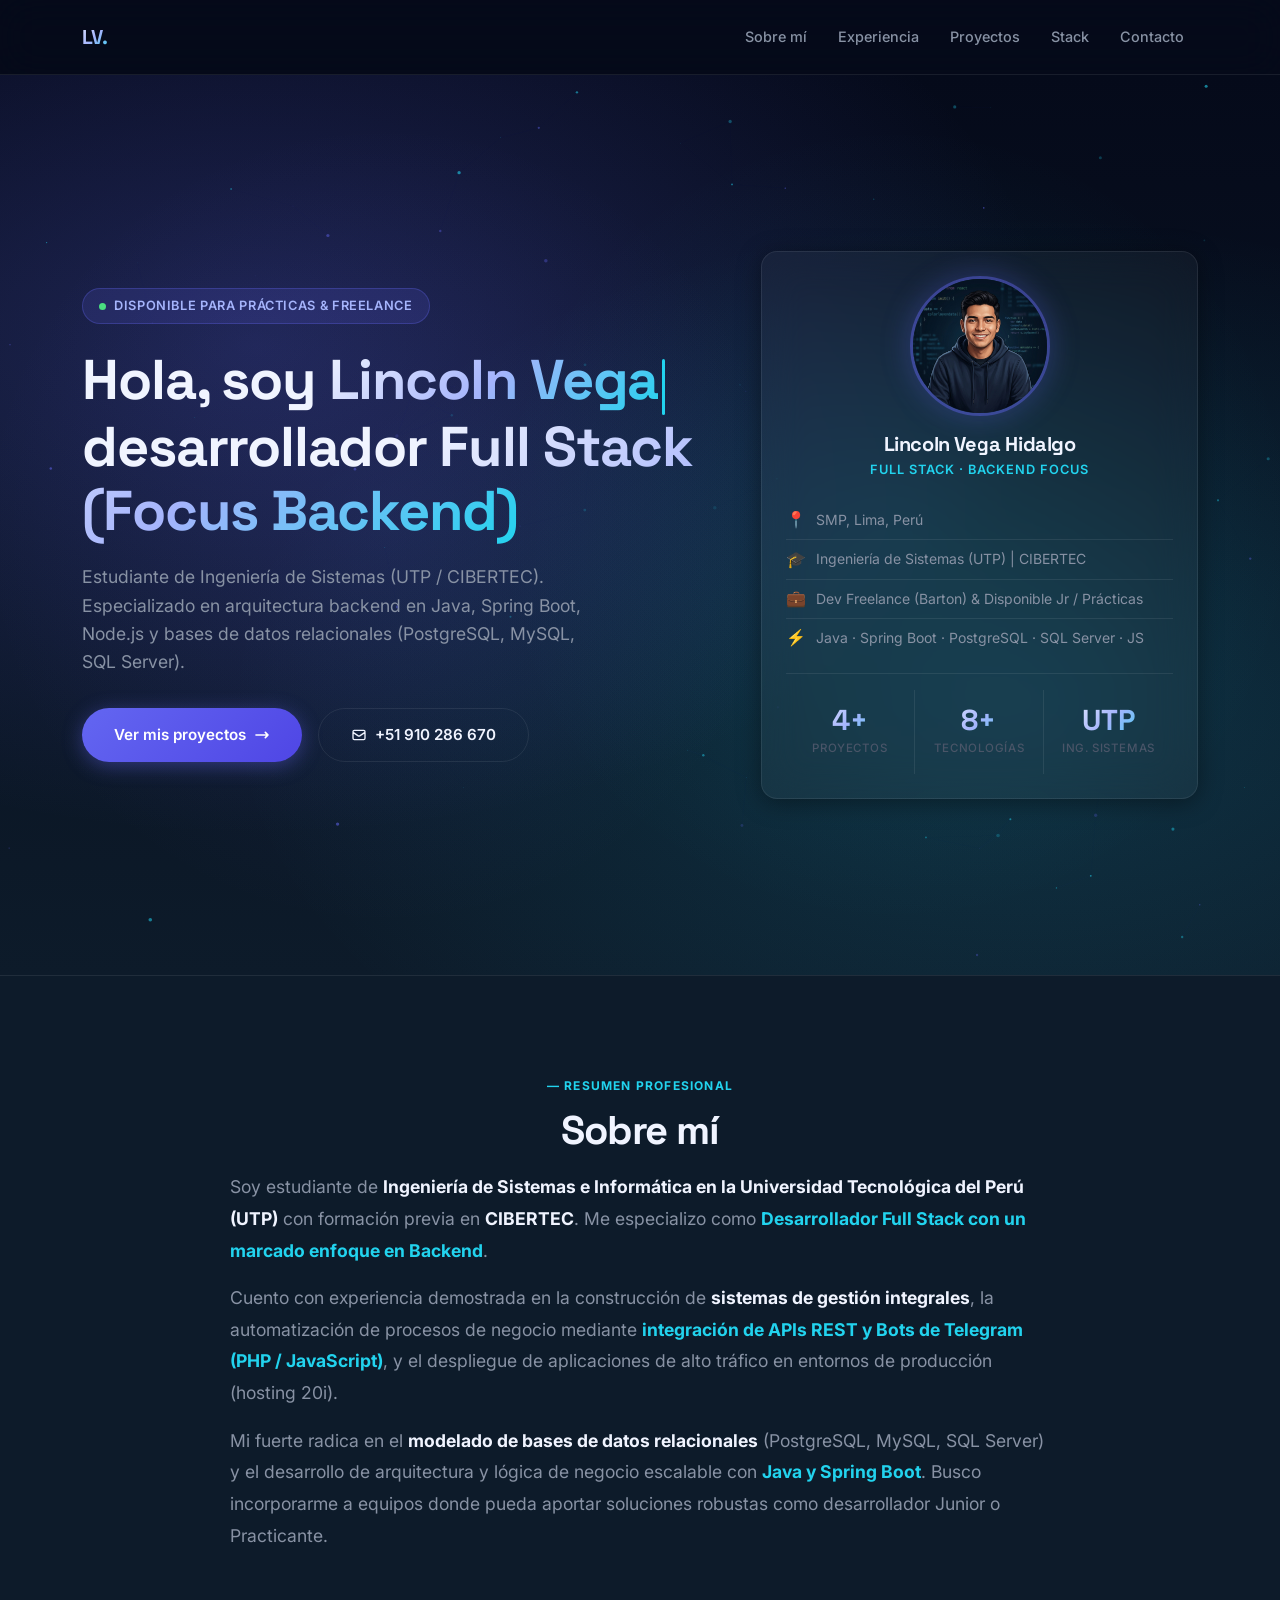
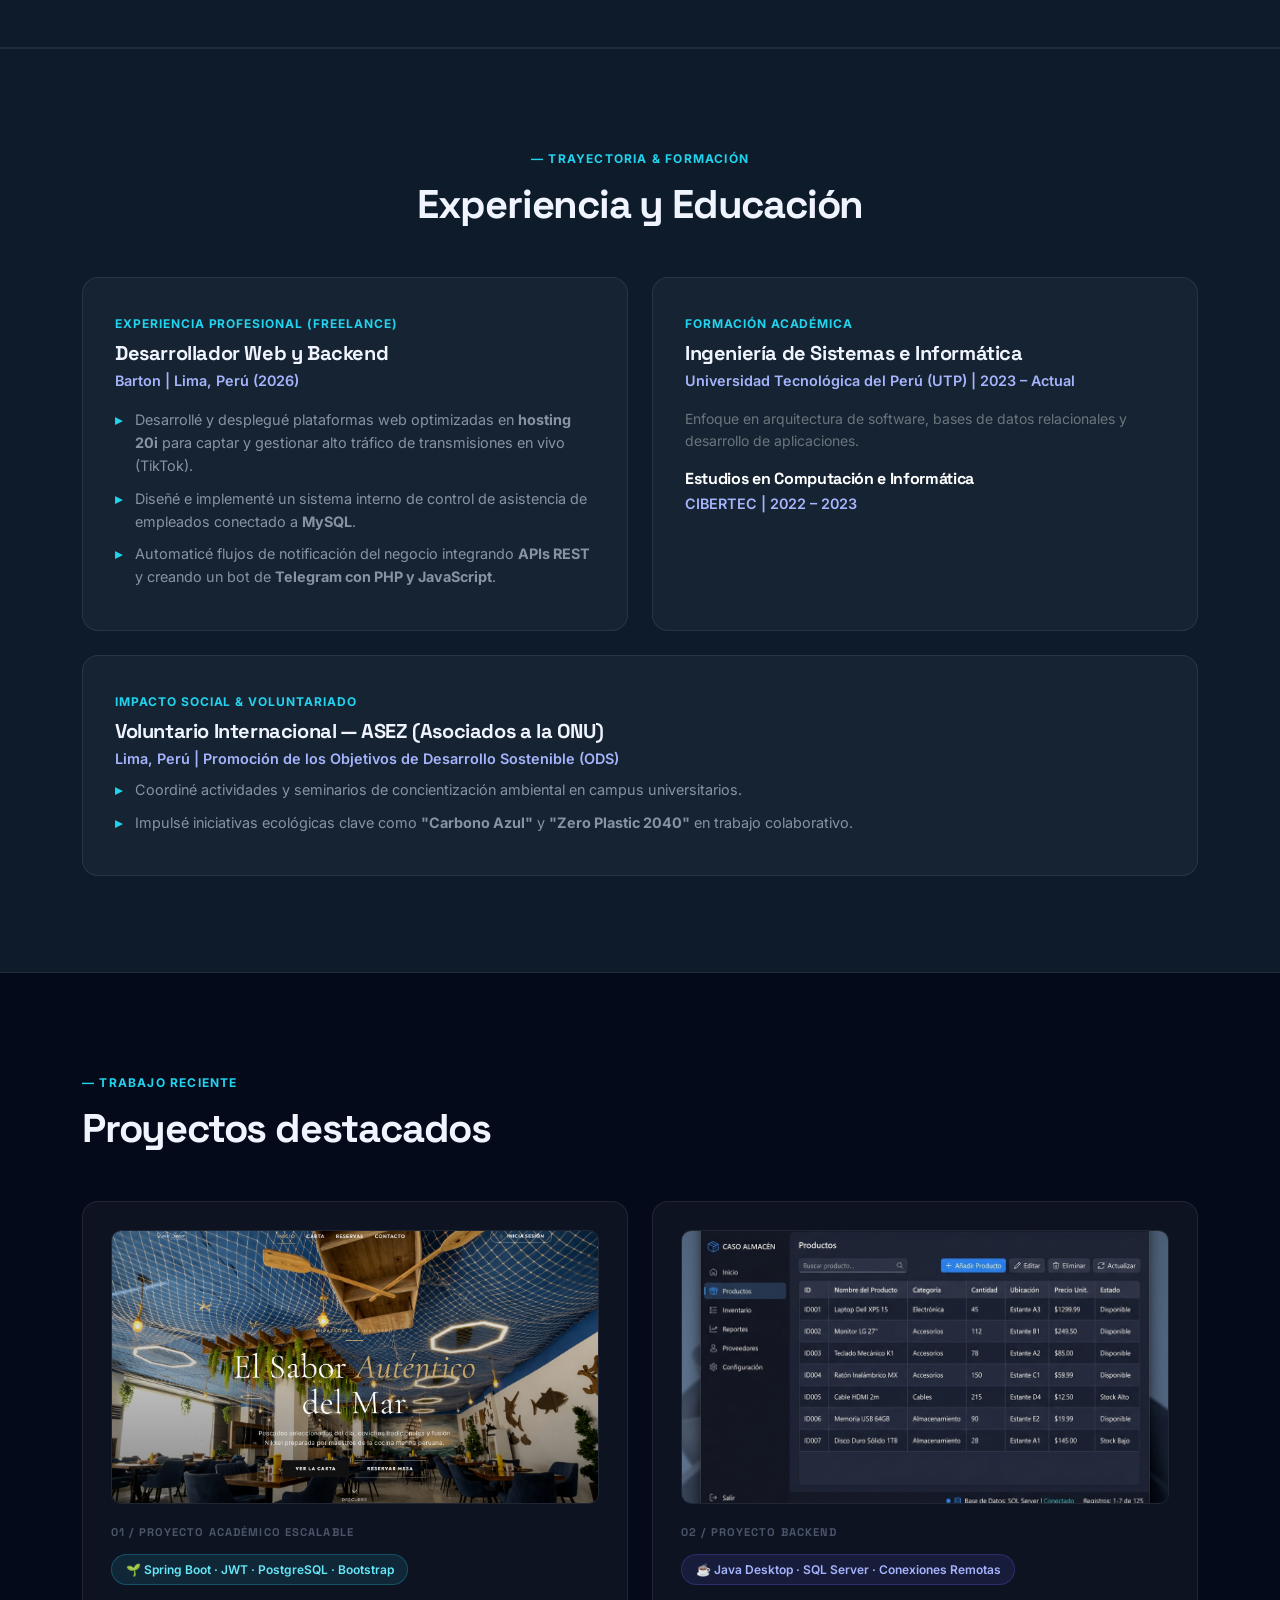
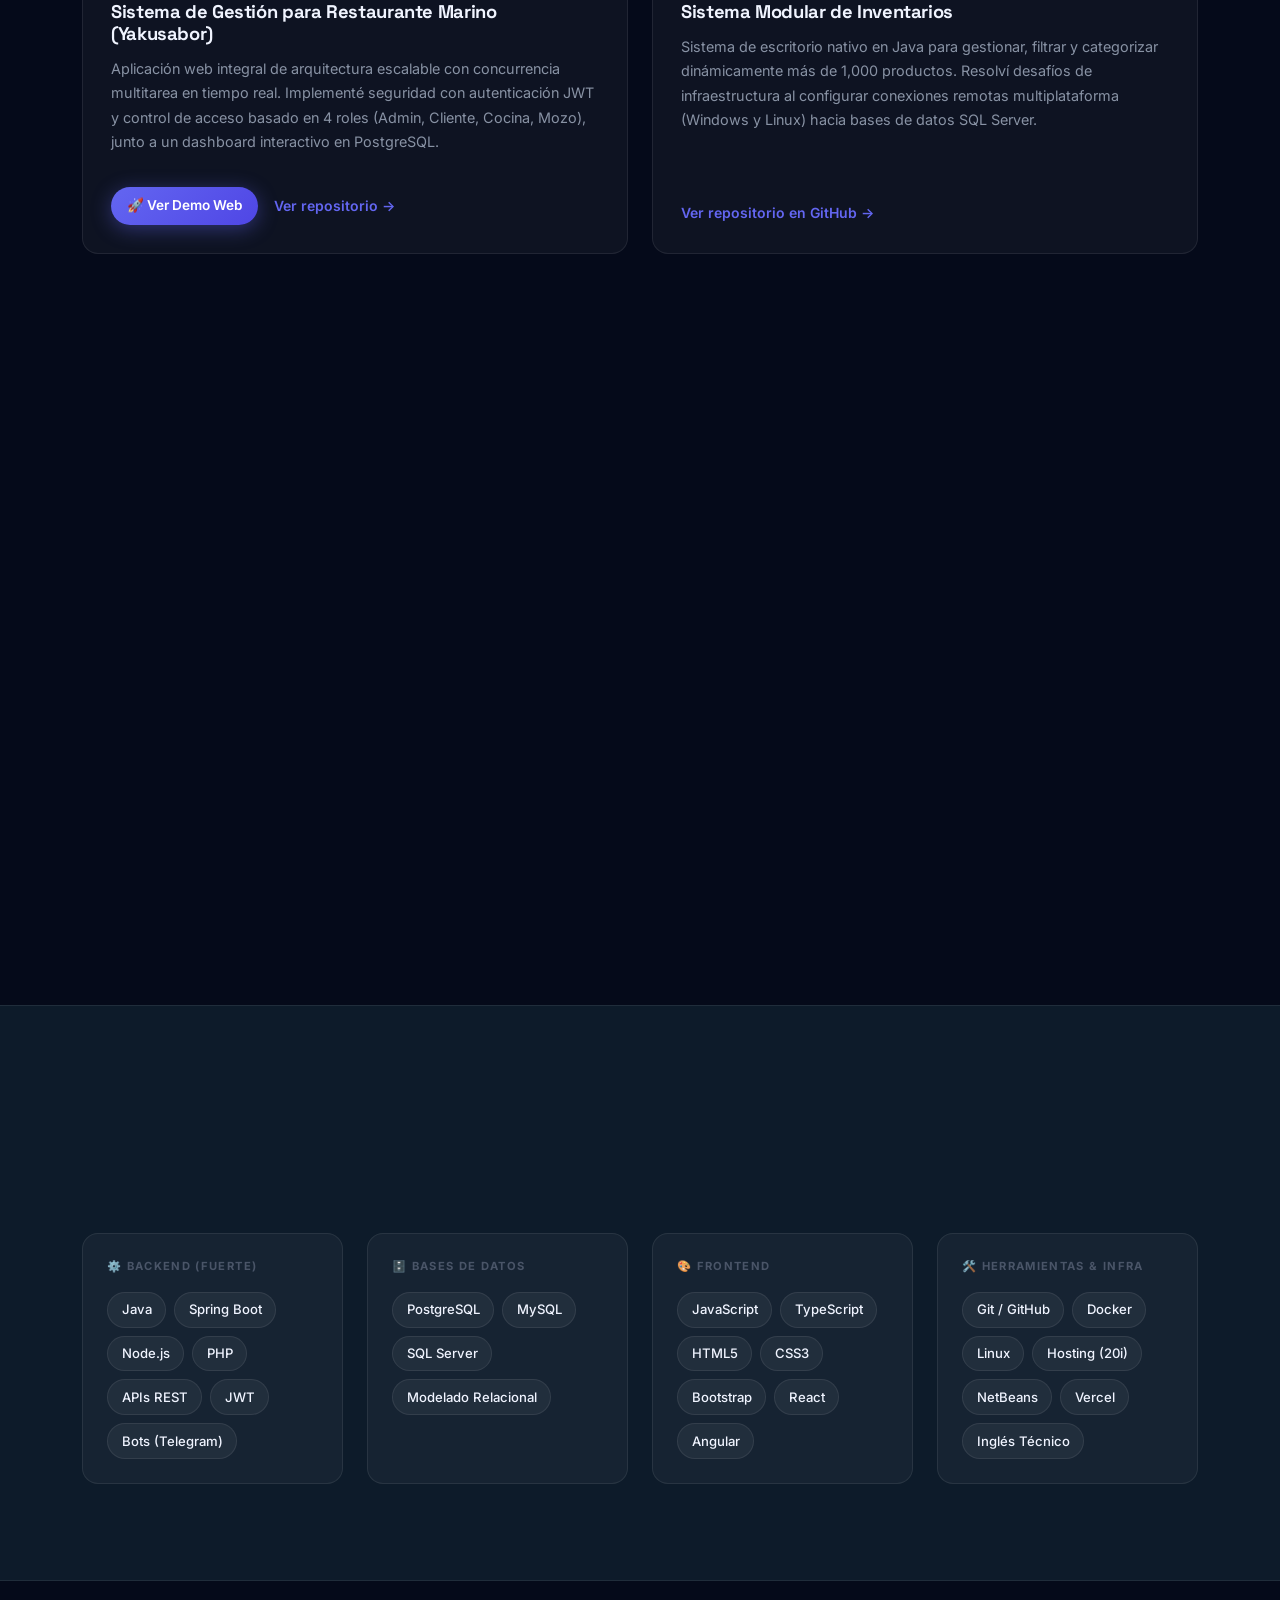
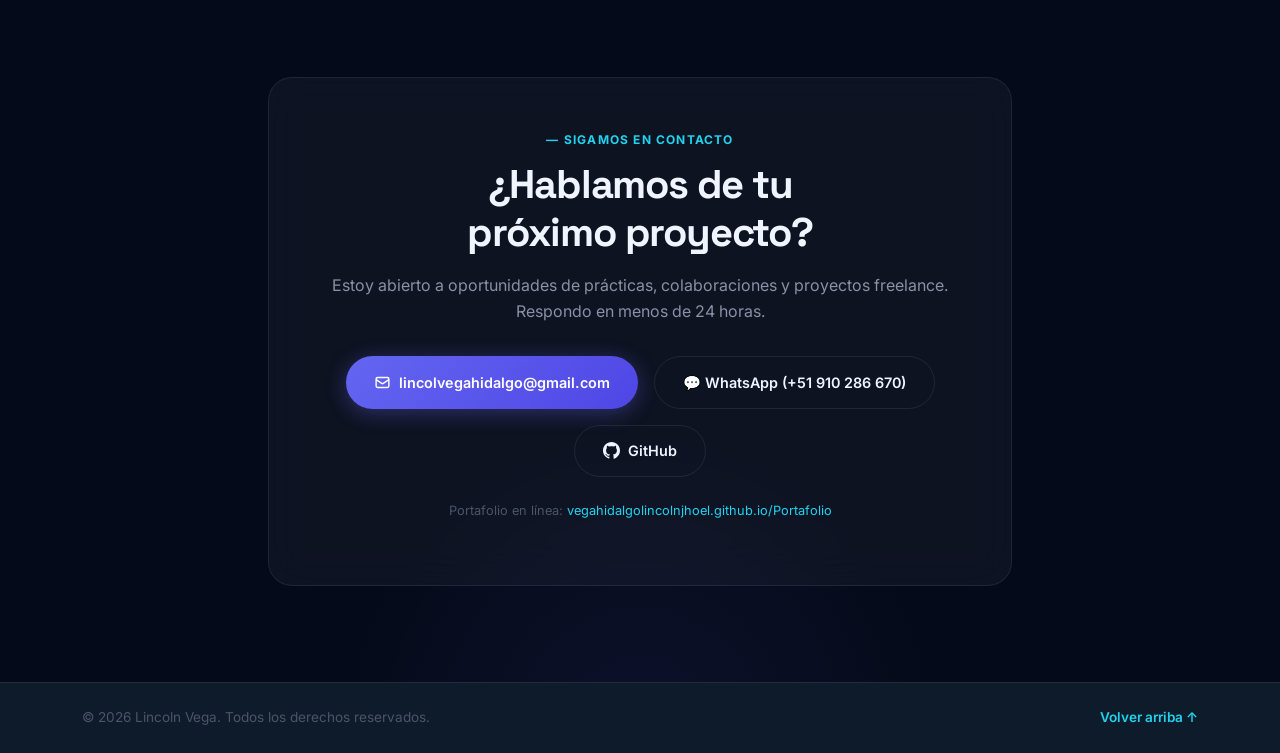
==== commit bd43c3ae: "..." ====
--- a/index.html
+++ b/index.html
@@ -240,19 +240,27 @@
                 <span class="project-badge cyan">
                   🌱 Spring Boot · JWT · PostgreSQL · Bootstrap
                 </span>
-                <h3 class="project-title">Sistema de Gestión para Restaurante Marino</h3>
+                <h3 class="project-title">Sistema de Gestión para Restaurante Marino (Yakusabor)</h3>
                 <p class="project-desc">
                   Aplicación web integral de arquitectura escalable con concurrencia multitarea en tiempo real. Implementé seguridad con autenticación JWT y control de acceso basado en 4 roles (Admin, Cliente, Cocina, Mozo), junto a un dashboard interactivo en PostgreSQL.
                 </p>
-                <div class="d-flex gap-3">
+                <div class="d-flex flex-wrap gap-3 mt-auto pt-2">
                   <a
-                    class="project-link"
+                    class="btn-primary-custom py-2 px-3"
+                    style="font-size:0.85rem;"
+                    href="https://yakusabor-web.vercel.app/Frontend/Principal/HTML/index.html"
+                    target="_blank"
+                    rel="noopener noreferrer"
+                  >
+                    🚀 Ver Demo Web
+                  </a>
+                  <a
+                    class="project-link my-auto"
                     href="https://github.com/VegaHidalgoLincolnJhoel/Yakusabor-web"
                     target="_blank"
                     rel="noopener noreferrer"
                   >
-                    Ver repositorio
-                    <svg width="14" height="14" fill="none" stroke="currentColor" stroke-width="2.5" viewBox="0 0 24 24"><path stroke-linecap="round" stroke-linejoin="round" d="M17 8l4 4m0 0l-4 4m4-4H3"/></svg>
+                    Ver repositorio →
                   </a>
                 </div>
               </article>
@@ -267,21 +275,20 @@
                 </div>
                 <p class="project-number">02 / Proyecto Backend</p>
                 <span class="project-badge">
-                  ☕ Java · SQL Server · Conexiones Remotas
+                  ☕ Java Desktop · SQL Server · Conexiones Remotas
                 </span>
                 <h3 class="project-title">Sistema Modular de Inventarios</h3>
                 <p class="project-desc">
                   Sistema de escritorio nativo en Java para gestionar, filtrar y categorizar dinámicamente más de 1,000 productos. Resolví desafíos de infraestructura al configurar conexiones remotas multiplataforma (Windows y Linux) hacia bases de datos SQL Server.
                 </p>
-                <div class="d-flex gap-3">
+                <div class="d-flex flex-wrap gap-3 mt-auto pt-2">
                   <a
-                    class="project-link"
+                    class="project-link my-auto"
                     href="https://github.com/VegaHidalgoLincolnJhoel/Proyecto_Caso_Almacen"
                     target="_blank"
                     rel="noopener noreferrer"
                   >
-                    Ver repositorio
-                    <svg width="14" height="14" fill="none" stroke="currentColor" stroke-width="2.5" viewBox="0 0 24 24"><path stroke-linecap="round" stroke-linejoin="round" d="M17 8l4 4m0 0l-4 4m4-4H3"/></svg>
+                    Ver repositorio en GitHub →
                   </a>
                 </div>
               </article>
@@ -294,7 +301,7 @@
                   <img src="project_finaljs.png" alt="Plataformas Web y Bot de Telegram Barton" loading="lazy" />
                   <div class="project-img-overlay"></div>
                 </div>
-                <p class="project-number">03 / Proyecto Freelance</p>
+                <p class="project-number">03 / Proyecto Freelance (Corporativo)</p>
                 <span class="project-badge yellow">
                   ⚡ PHP · MySQL · APIs REST · Telegram Bot · 20i
                 </span>
@@ -302,16 +309,10 @@
                 <p class="project-desc">
                   Desarrollé y desplegué dos plataformas web optimizadas en hosting 20i para alto tráfico de TikTok, implementando un sistema interno de asistencia en MySQL y un bot en Telegram con PHP/JS para automatizar notificaciones.
                 </p>
-                <div class="d-flex gap-3">
-                  <a
-                    class="project-link"
-                    href="https://github.com/VegaHidalgoLincolnJhoel"
-                    target="_blank"
-                    rel="noopener noreferrer"
-                  >
-                    Ver perfil de GitHub
-                    <svg width="14" height="14" fill="none" stroke="currentColor" stroke-width="2.5" viewBox="0 0 24 24"><path stroke-linecap="round" stroke-linejoin="round" d="M17 8l4 4m0 0l-4 4m4-4H3"/></svg>
-                  </a>
+                <div class="d-flex flex-wrap align-items-center gap-2 mt-auto pt-2">
+                  <span class="badge bg-secondary-subtle text-secondary-emphasis px-3 py-2" style="font-size:0.78rem; border:1px solid var(--border-glass);">
+                    🔒 Entorno Privado / Corporativo
+                  </span>
                 </div>
               </article>
             </div>
@@ -323,7 +324,7 @@
                   <img src="project_tori.png" alt="Rediseño web Tori.pe" loading="lazy" />
                   <div class="project-img-overlay"></div>
                 </div>
-                <p class="project-number">04 / Proyecto Web</p>
+                <p class="project-number">04 / Proyecto Web Frontend</p>
                 <span class="project-badge green">
                   🌐 HTML · CSS · Bootstrap · Optimización
                 </span>
@@ -331,15 +332,23 @@
                 <p class="project-desc">
                   Análisis y reestructuración completa de una plataforma comercial real con problemas de accesibilidad y rendimiento. Entregué una versión responsive con navegación fluida, estructura semántica e imágenes optimizadas.
                 </p>
-                <div class="d-flex gap-3">
+                <div class="d-flex flex-wrap gap-3 mt-auto pt-2">
                   <a
-                    class="project-link"
+                    class="btn-primary-custom py-2 px-3"
+                    style="font-size:0.85rem;"
+                    href="https://vegahidalgolincolnjhoel.github.io/Proyecto-pagina-WEB/HTML/Principal.html"
+                    target="_blank"
+                    rel="noopener noreferrer"
+                  >
+                    🚀 Ver Demo Web
+                  </a>
+                  <a
+                    class="project-link my-auto"
                     href="https://github.com/VegaHidalgoLincolnJhoel/Proyecto-pagina-WEB"
                     target="_blank"
                     rel="noopener noreferrer"
                   >
-                    Ver repositorio
-                    <svg width="14" height="14" fill="none" stroke="currentColor" stroke-width="2.5" viewBox="0 0 24 24"><path stroke-linecap="round" stroke-linejoin="round" d="M17 8l4 4m0 0l-4 4m4-4H3"/></svg>
+                    Ver repositorio →
                   </a>
                 </div>
               </article>
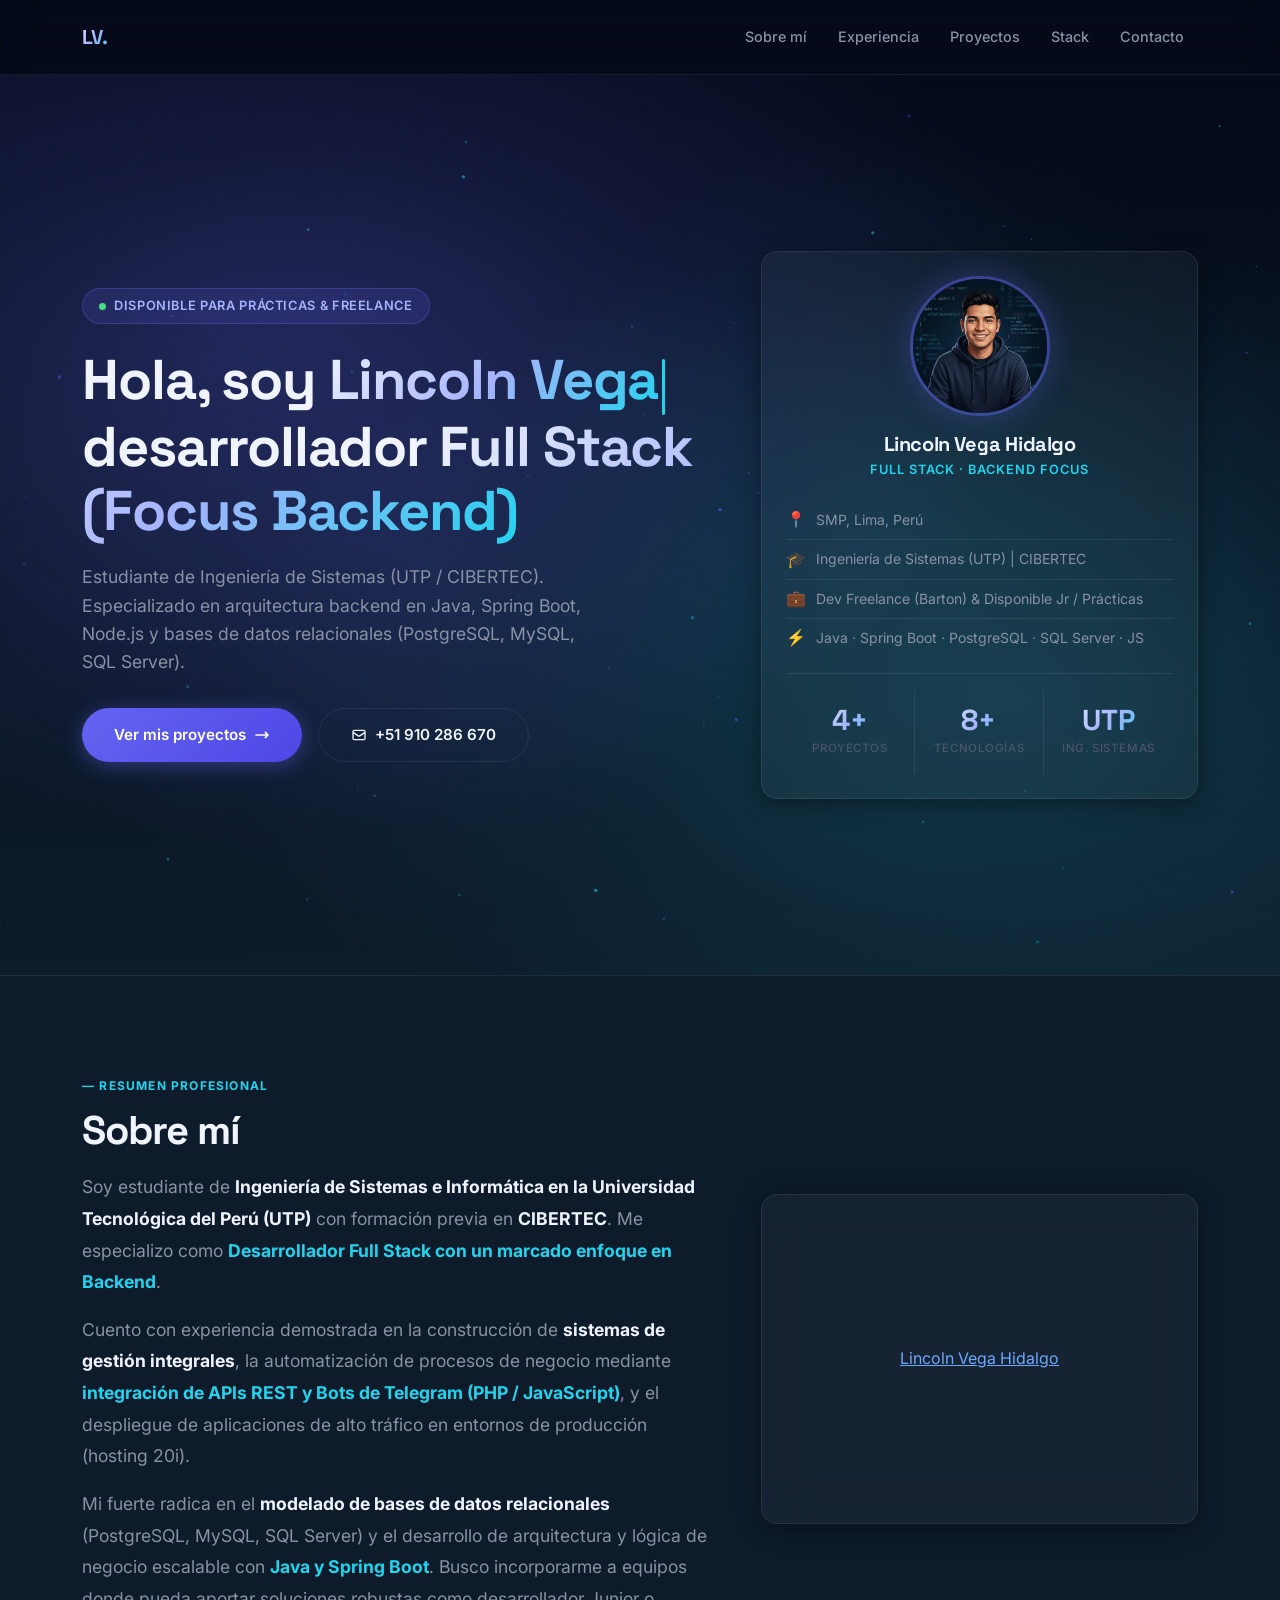
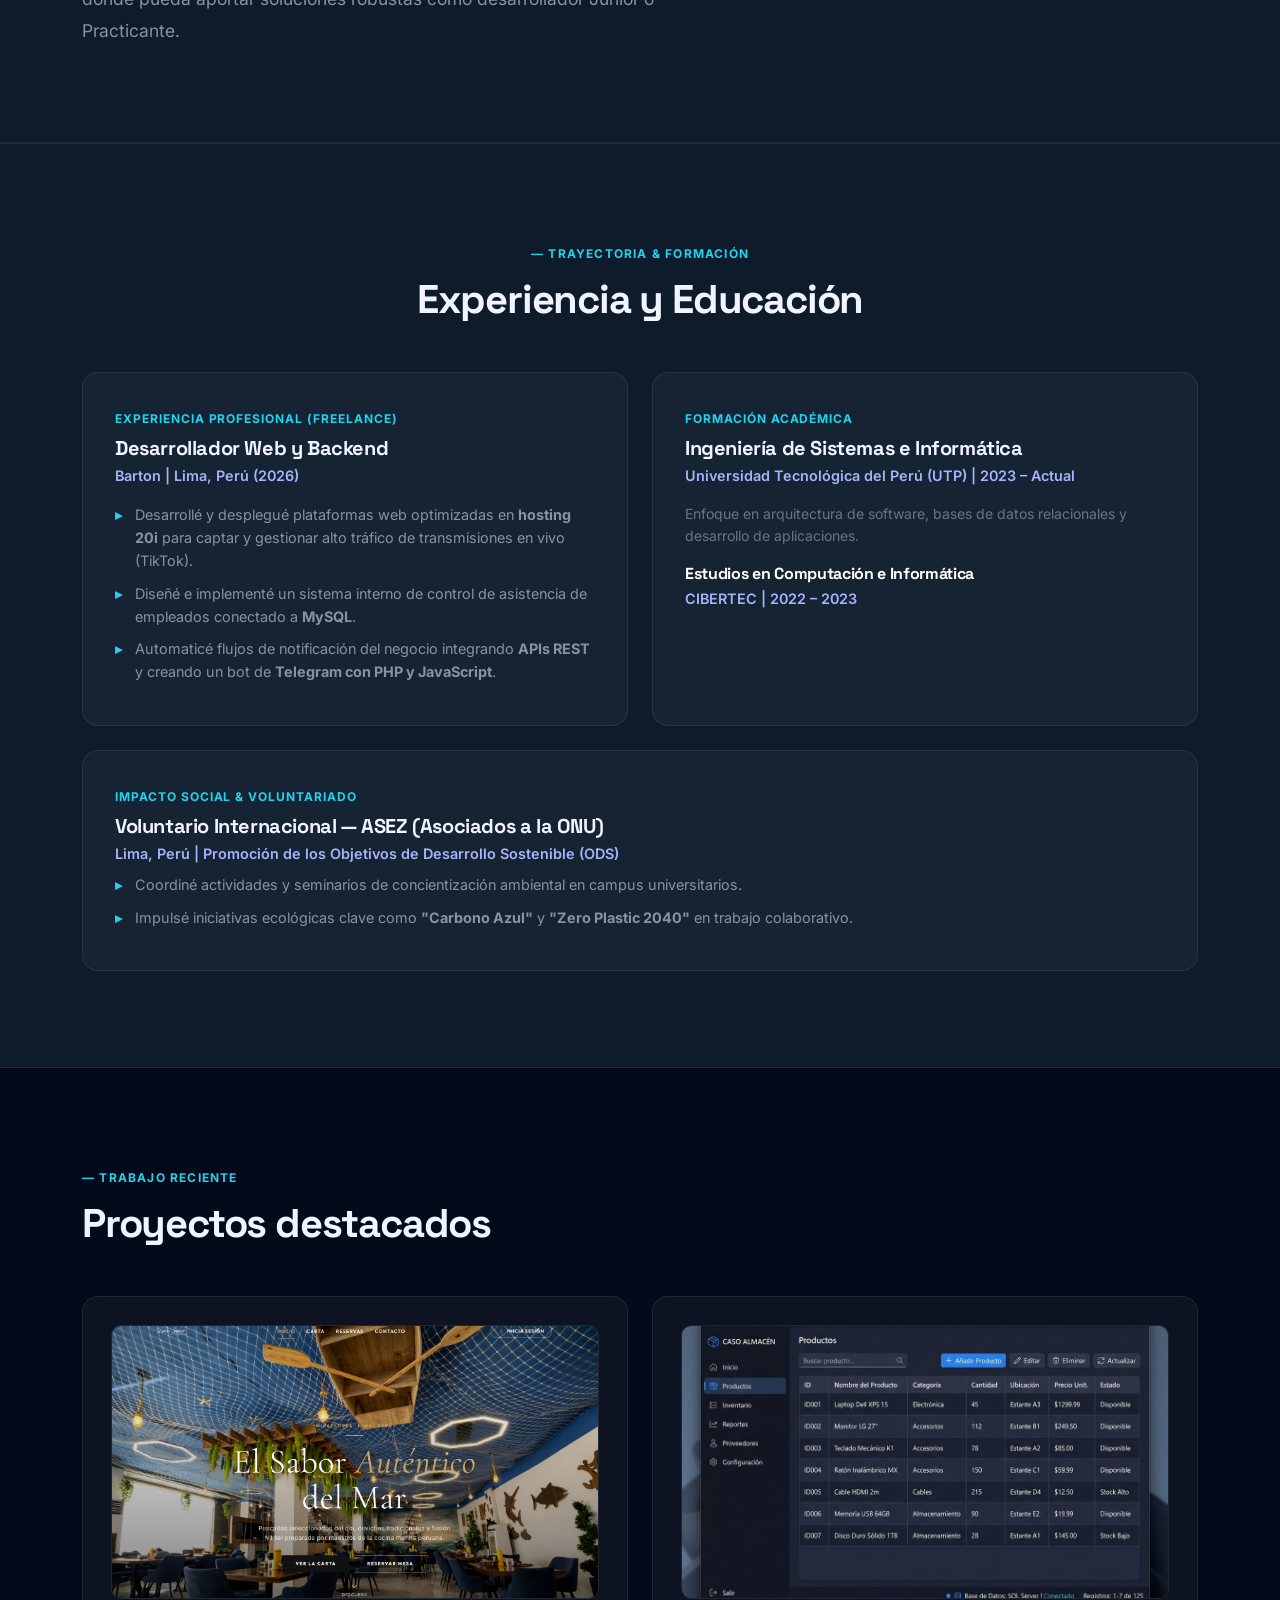
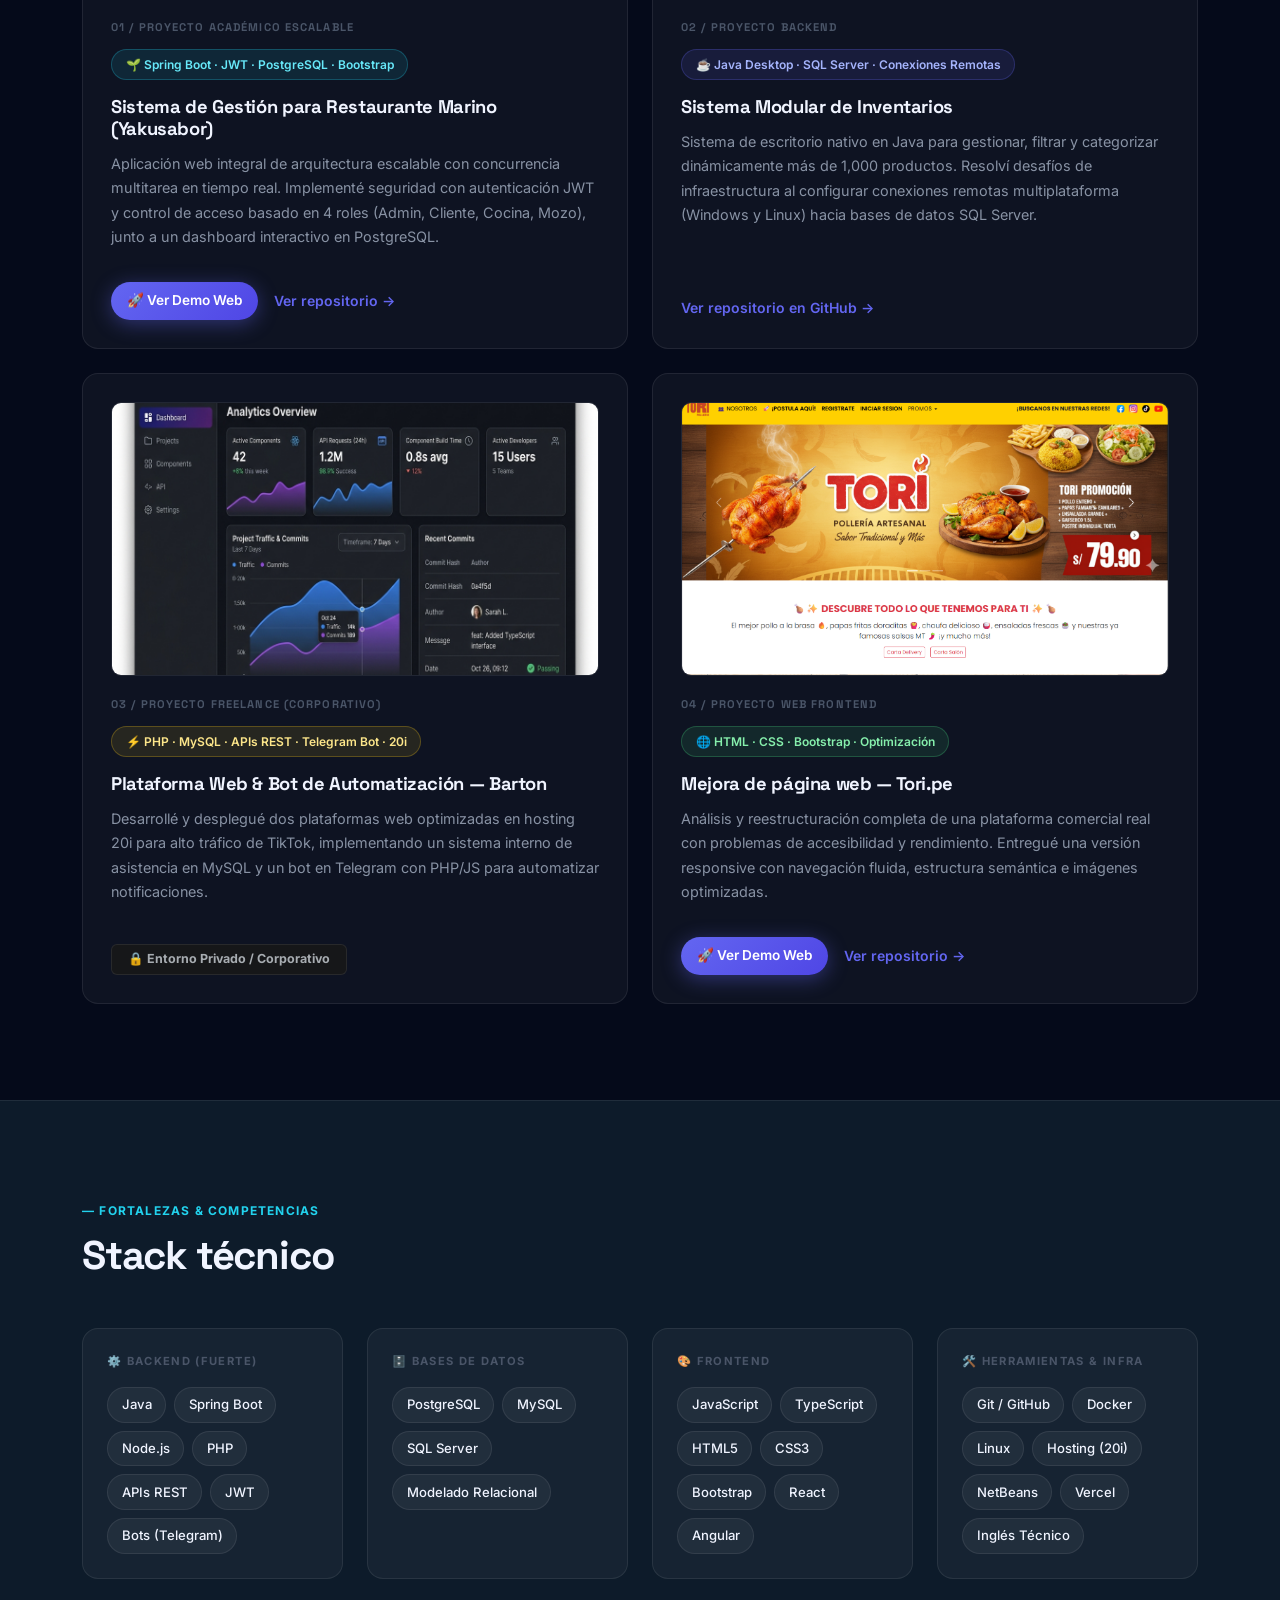
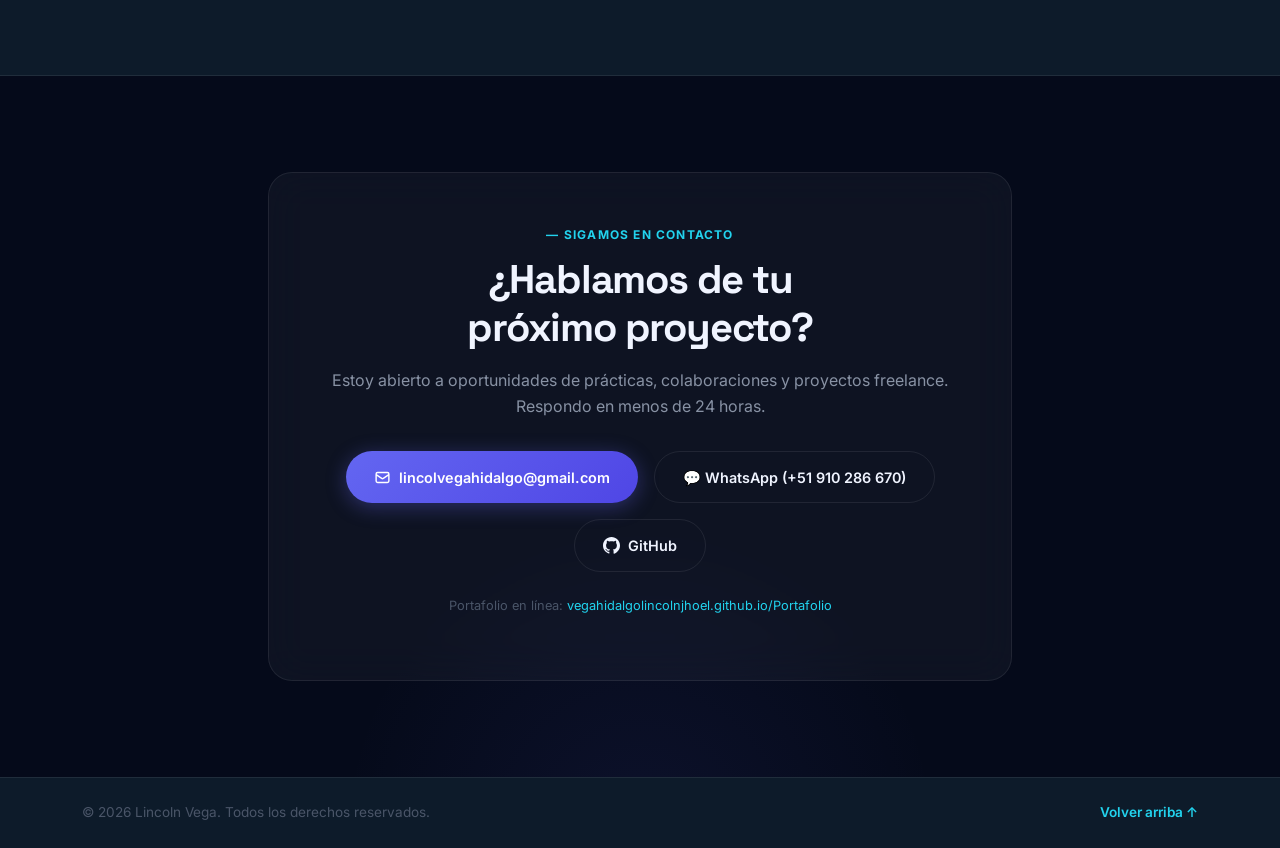
==== commit ff68ad98: "linkedin" ====
--- a/index.html
+++ b/index.html
@@ -146,19 +146,32 @@
 
       <!-- ══ SOBRE MÍ ══ -->
       <section id="sobre-mi">
-        <div class="container text-center">
-          <p class="section-tag reveal">— Resumen Profesional</p>
-          <h2 class="section-title reveal reveal-delay-1">Sobre mí</h2>
-          <div class="about-text reveal reveal-delay-2" style="max-width: 820px; margin: 0 auto; text-align: left;">
-            <p class="mb-3">
-              Soy estudiante de <strong style="color:var(--text-primary)">Ingeniería de Sistemas e Informática en la Universidad Tecnológica del Perú (UTP)</strong> con formación previa en <strong style="color:var(--text-primary)">CIBERTEC</strong>. Me especializo como <strong style="color:var(--accent-secondary)">Desarrollador Full Stack con un marcado enfoque en Backend</strong>.
-            </p>
-            <p class="mb-3">
-              Cuento con experiencia demostrada en la construcción de <strong style="color:var(--text-primary)">sistemas de gestión integrales</strong>, la automatización de procesos de negocio mediante <strong style="color:var(--accent-secondary)">integración de APIs REST y Bots de Telegram (PHP / JavaScript)</strong>, y el despliegue de aplicaciones de alto tráfico en entornos de producción (hosting 20i).
-            </p>
-            <p class="mb-0">
-              Mi fuerte radica en el <strong style="color:var(--text-primary)">modelado de bases de datos relacionales</strong> (PostgreSQL, MySQL, SQL Server) y el desarrollo de arquitectura y lógica de negocio escalable con <strong style="color:var(--accent-secondary)">Java y Spring Boot</strong>. Busco incorporarme a equipos donde pueda aportar soluciones robustas como desarrollador Junior o Practicante.
-            </p>
+        <div class="container">
+          <div class="row align-items-center g-5">
+            <div class="col-lg-7">
+              <p class="section-tag reveal">— Resumen Profesional</p>
+              <h2 class="section-title reveal reveal-delay-1">Sobre mí</h2>
+              <div class="about-text reveal reveal-delay-2" style="text-align: left;">
+                <p class="mb-3">
+                  Soy estudiante de <strong style="color:var(--text-primary)">Ingeniería de Sistemas e Informática en la Universidad Tecnológica del Perú (UTP)</strong> con formación previa en <strong style="color:var(--text-primary)">CIBERTEC</strong>. Me especializo como <strong style="color:var(--accent-secondary)">Desarrollador Full Stack con un marcado enfoque en Backend</strong>.
+                </p>
+                <p class="mb-3">
+                  Cuento con experiencia demostrada en la construcción de <strong style="color:var(--text-primary)">sistemas de gestión integrales</strong>, la automatización de procesos de negocio mediante <strong style="color:var(--accent-secondary)">integración de APIs REST y Bots de Telegram (PHP / JavaScript)</strong>, y el despliegue de aplicaciones de alto tráfico en entornos de producción (hosting 20i).
+                </p>
+                <p class="mb-0">
+                  Mi fuerte radica en el <strong style="color:var(--text-primary)">modelado de bases de datos relacionales</strong> (PostgreSQL, MySQL, SQL Server) y el desarrollo de arquitectura y lógica de negocio escalable con <strong style="color:var(--accent-secondary)">Java y Spring Boot</strong>. Busco incorporarme a equipos donde pueda aportar soluciones robustas como desarrollador Junior o Practicante.
+                </p>
+              </div>
+            </div>
+            
+            <div class="col-lg-5 text-center reveal reveal-delay-3">
+              <div class="linkedin-badge-wrapper">
+                <script src="https://platform.linkedin.com/badges/js/profile.js" async defer type="text/javascript"></script>
+                <div class="badge-base LI-profile-badge mx-auto" data-locale="es_ES" data-size="medium" data-theme="dark" data-type="VERTICAL" data-vanity="lincoln-vega-hidalgo-09a0a0165" data-version="v1">
+                  <a class="badge-base__link LI-simple-link" href="https://pe.linkedin.com/in/lincoln-vega-hidalgo-09a0a0165?trk=profile-badge">Lincoln Vega Hidalgo</a>
+                </div>
+              </div>
+            </div>
           </div>
         </div>
       </section>
--- a/style.css
+++ b/style.css
@@ -817,6 +817,29 @@
   font-weight: bold;
 }
 
+/* ── LinkedIn Badge Wrapper ── */
+.linkedin-badge-wrapper {
+  background: var(--bg-card);
+  border: 1px solid var(--border-glass);
+  border-radius: var(--radius-card);
+  padding: 1.5rem;
+  backdrop-filter: blur(20px);
+  -webkit-backdrop-filter: blur(20px);
+  box-shadow: var(--shadow-card);
+  display: flex;
+  justify-content: center;
+  align-items: center;
+  transition: var(--transition);
+  min-height: 330px;
+}
+
+.linkedin-badge-wrapper:hover {
+  border-color: var(--border-hover);
+  background: var(--bg-card-hover);
+  box-shadow: var(--shadow-glow), var(--shadow-card);
+  transform: translateY(-4px);
+}
+
 /* ── Responsive ── */
 @media (max-width: 768px) {
   .hero { min-height: auto; padding: 5rem 0 3rem; }
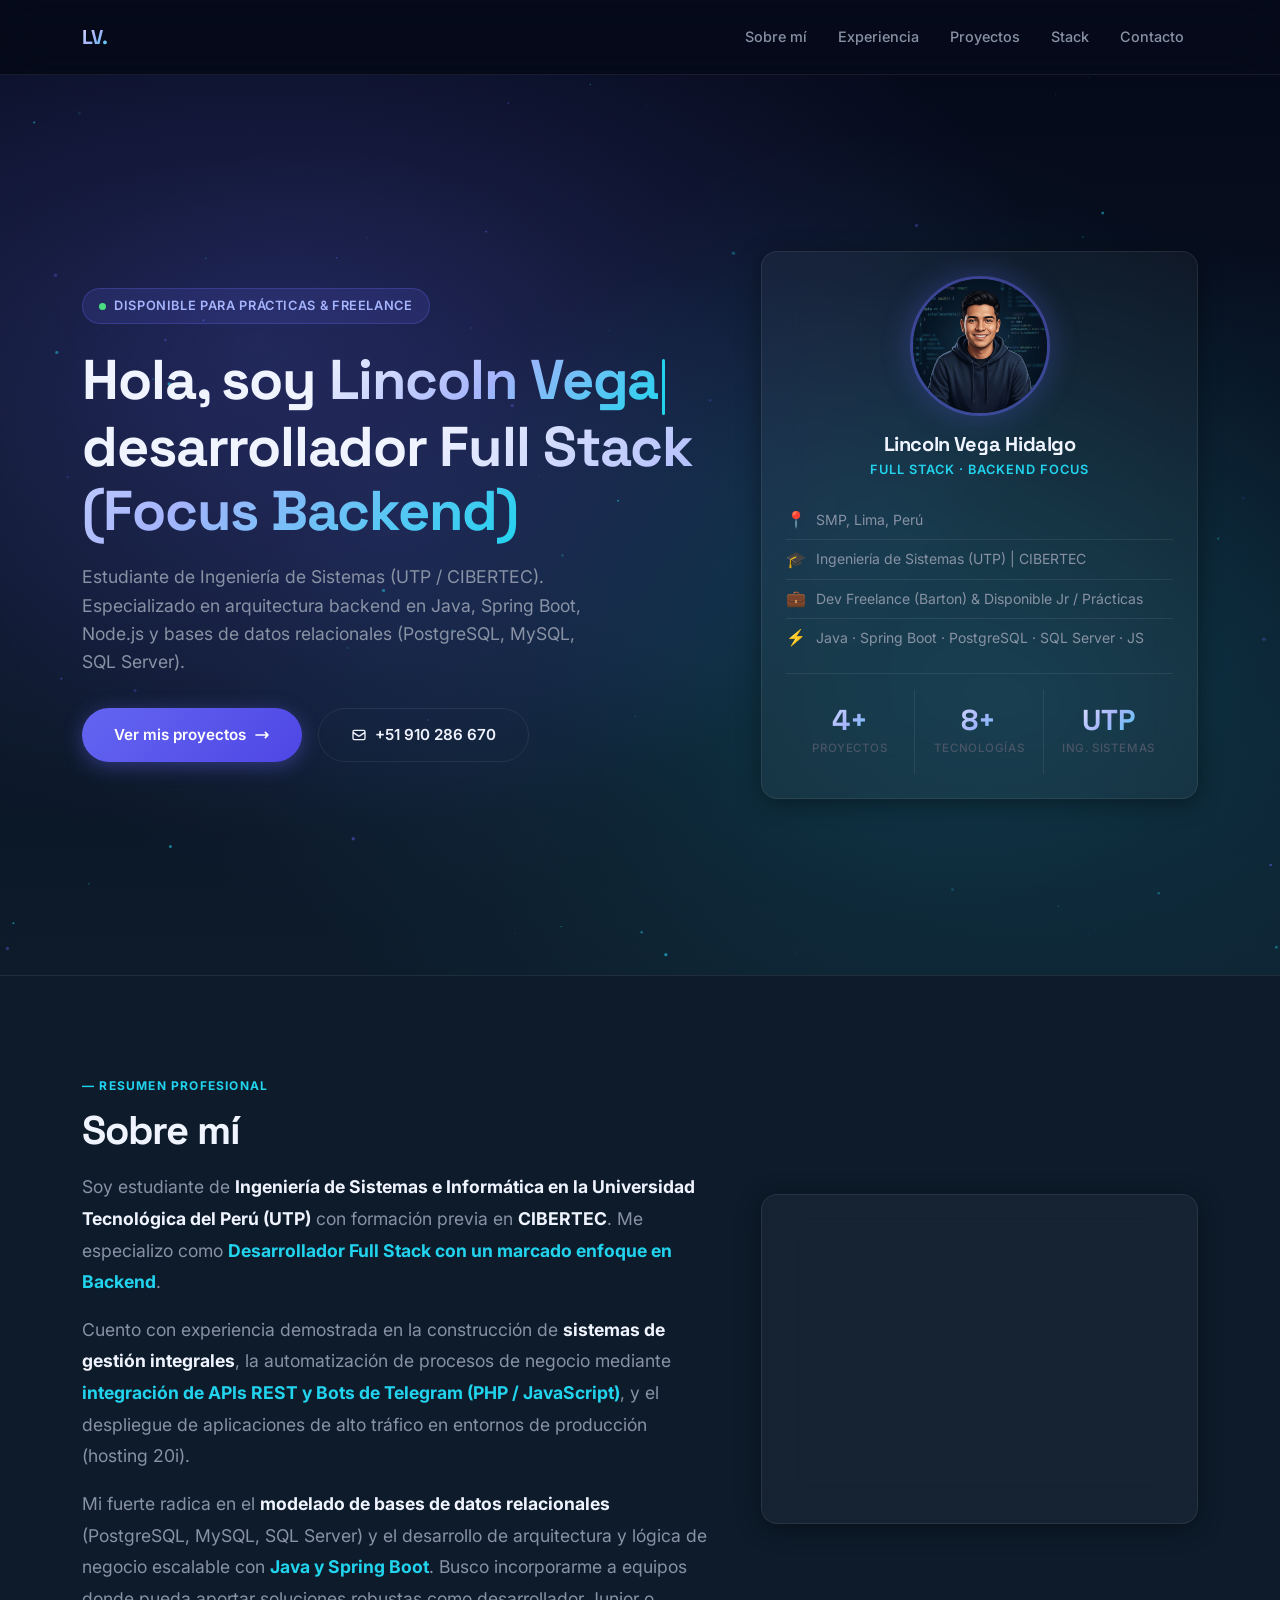
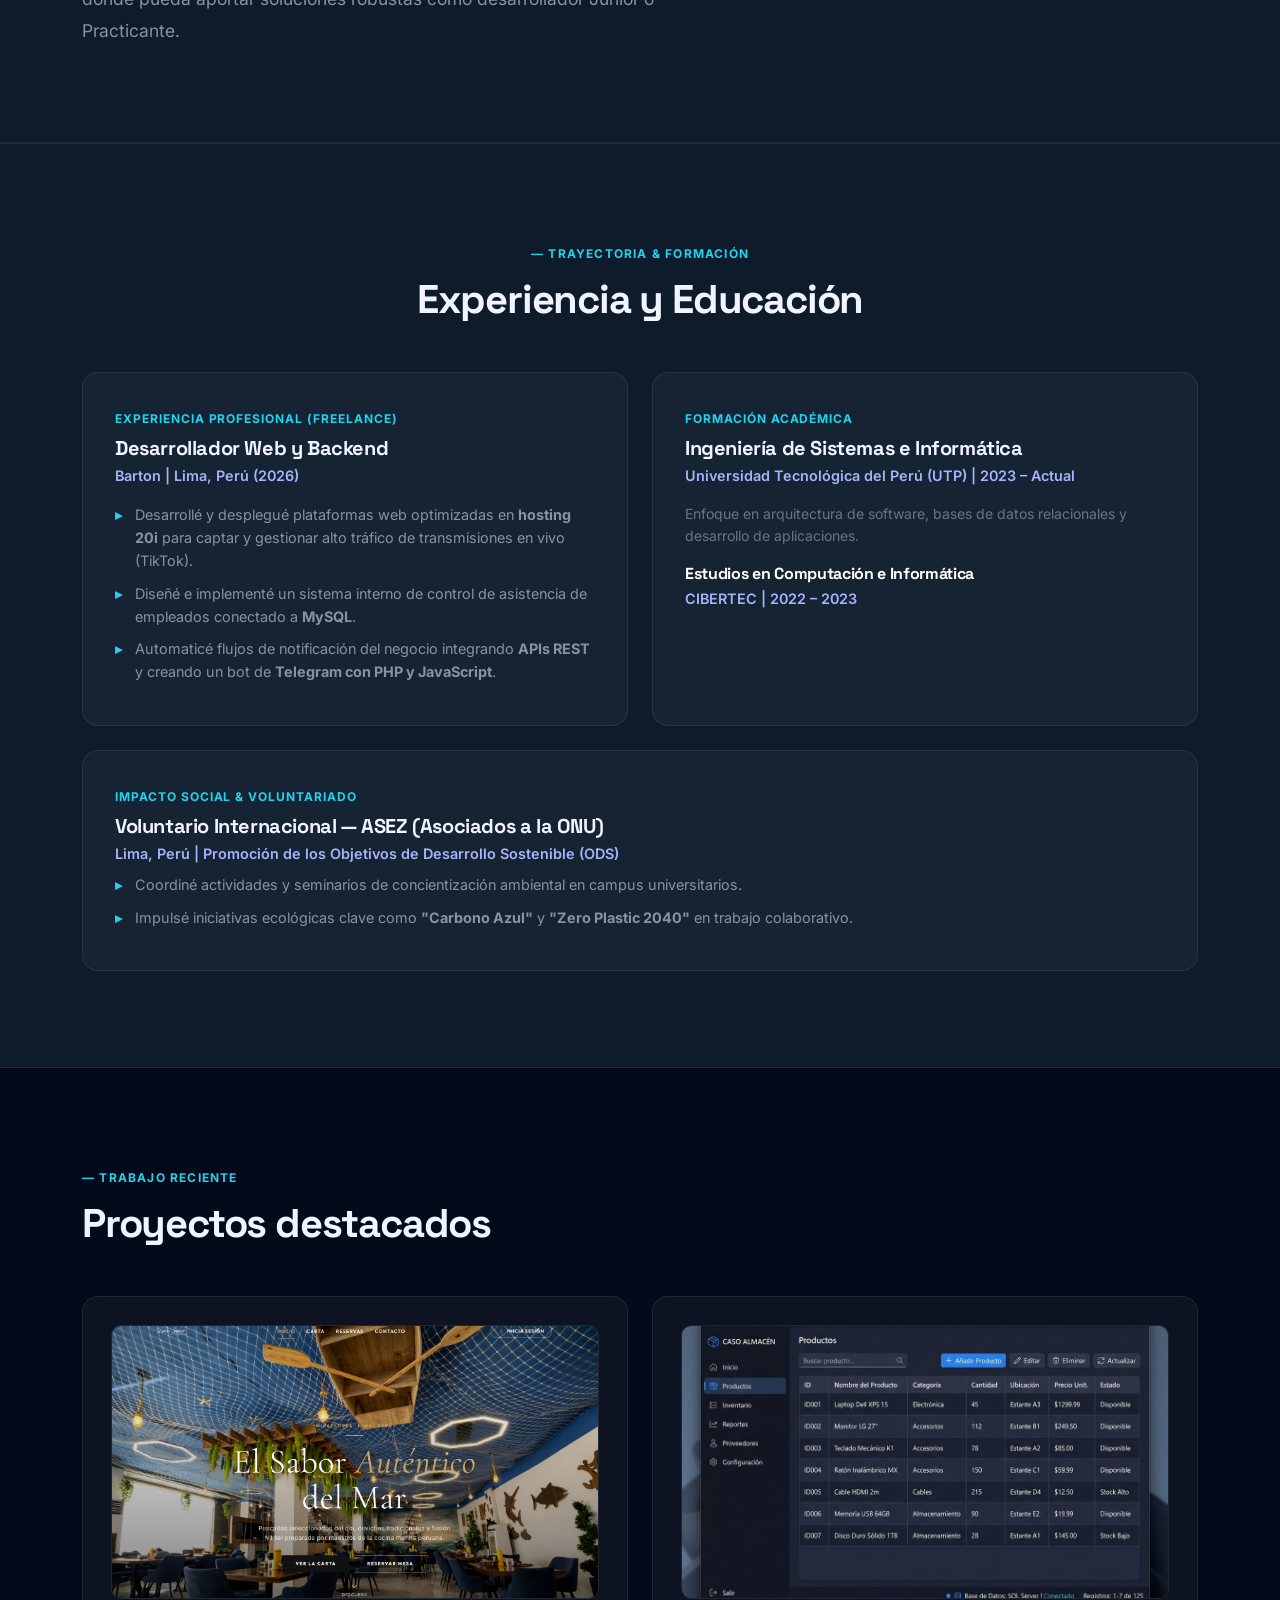
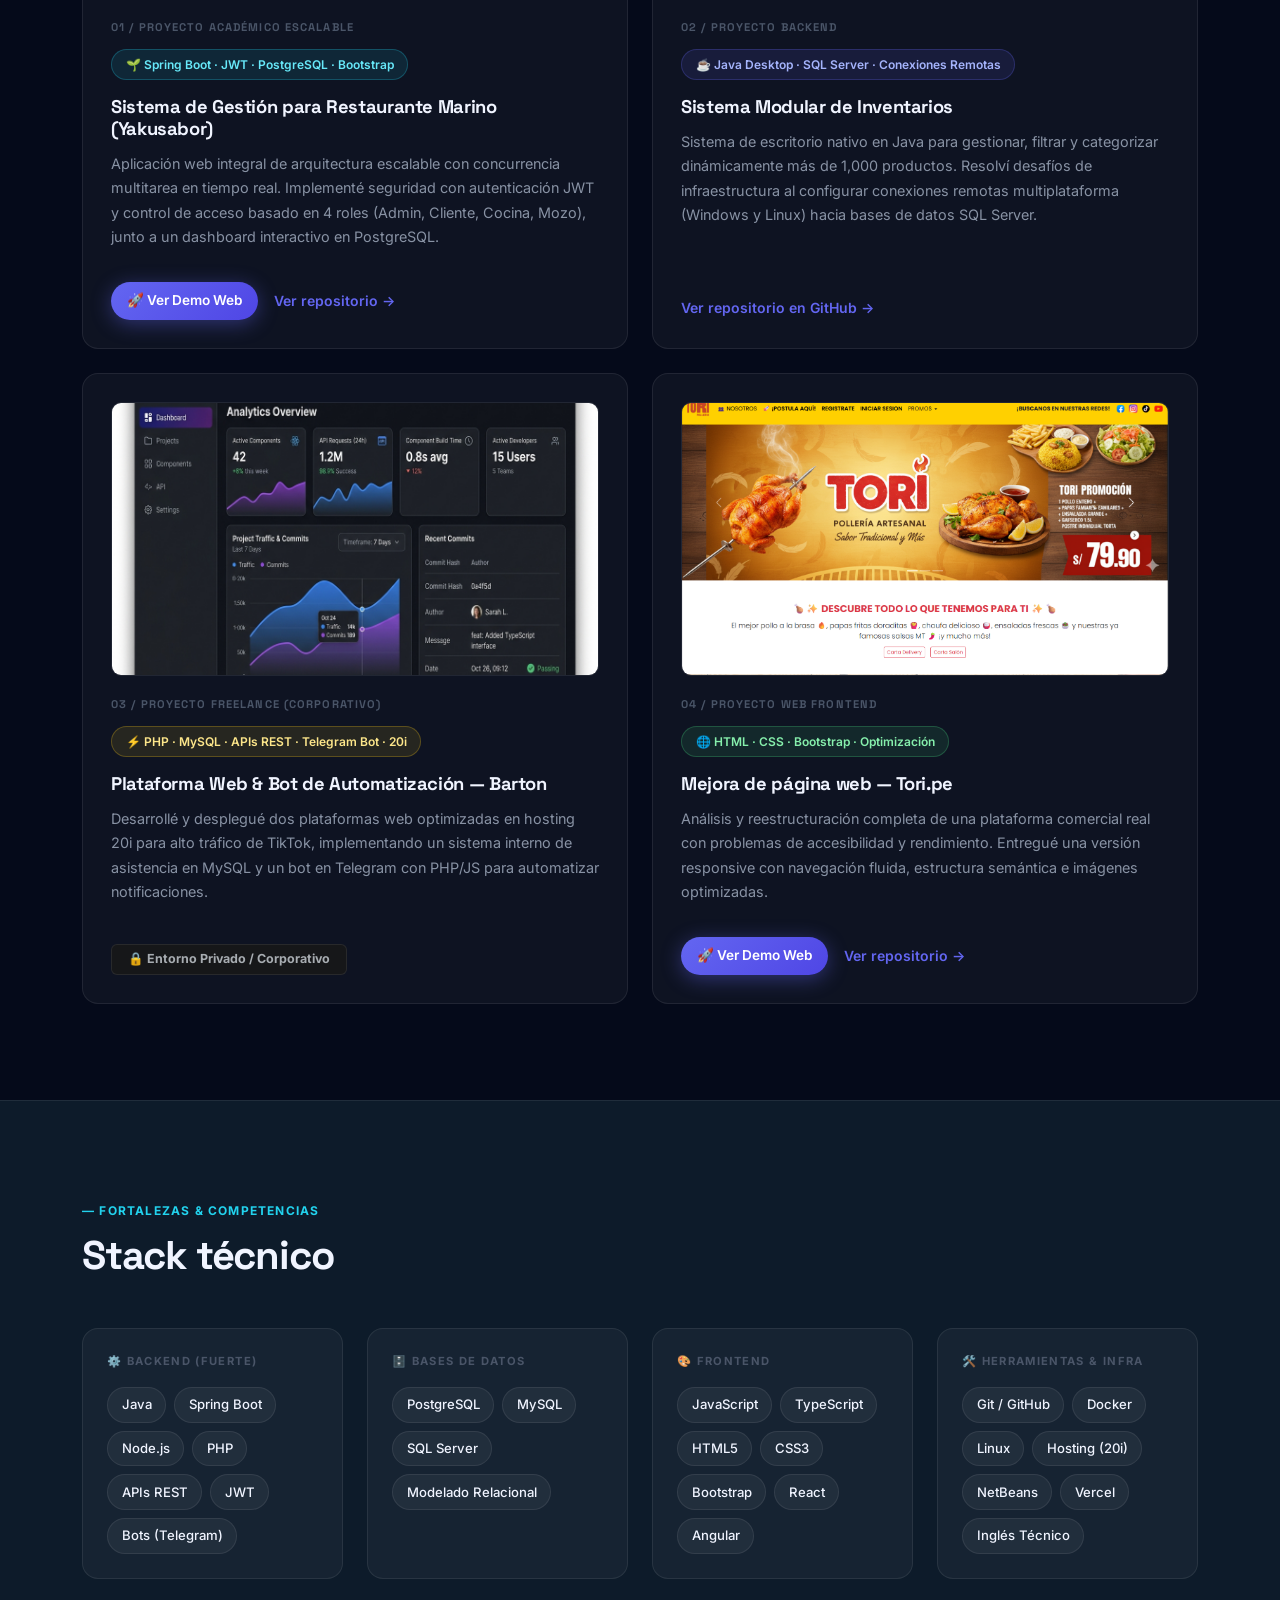
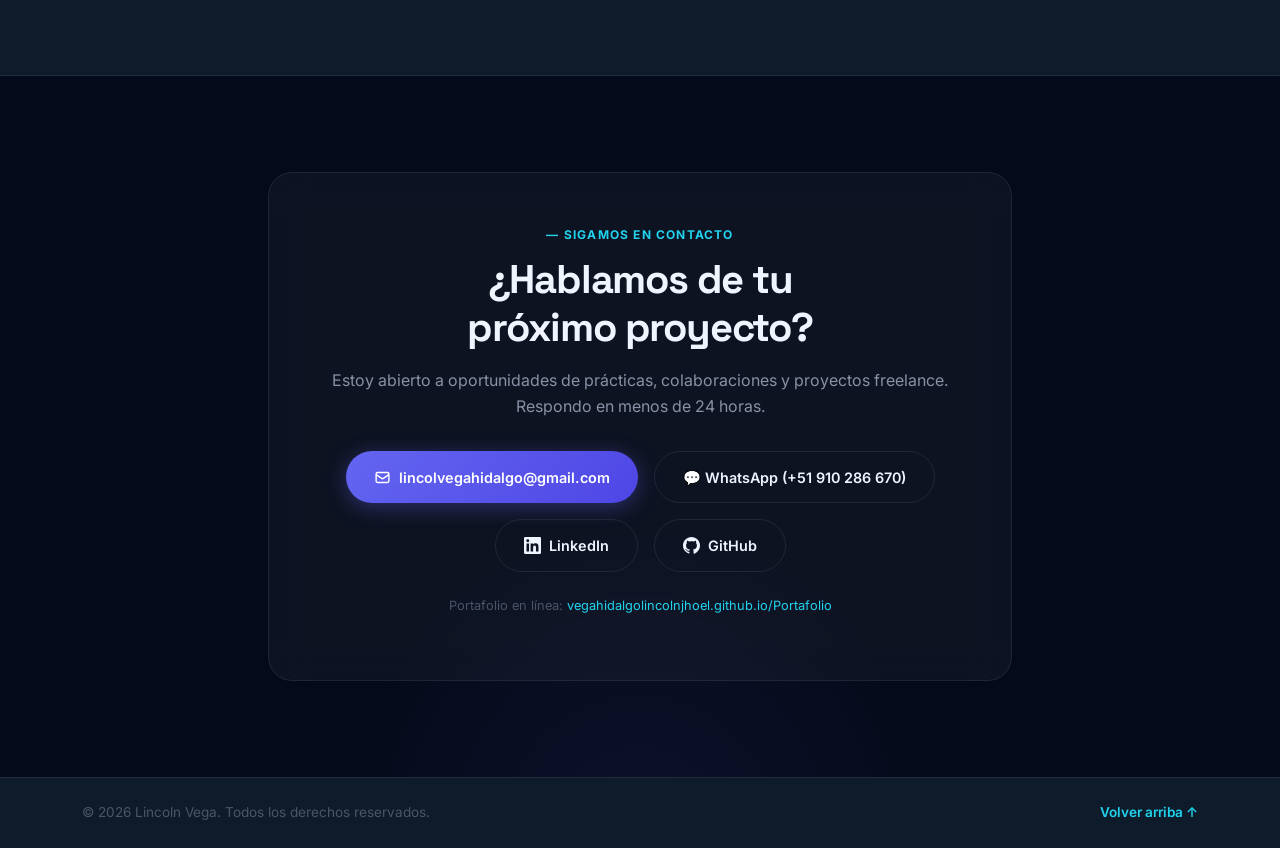
==== commit 9ae04462: "update" ====
--- a/index.html
+++ b/index.html
@@ -467,6 +467,15 @@
                 </a>
                 <a
                   class="btn-contact-outline"
+                  href="https://pe.linkedin.com/in/lincoln-vega-hidalgo-09a0a0165"
+                  target="_blank"
+                  rel="noopener noreferrer"
+                >
+                  <svg width="17" height="17" fill="currentColor" viewBox="0 0 24 24"><path d="M20.447 20.452h-3.554v-5.569c0-1.328-.027-3.037-1.852-3.037-1.853 0-2.136 1.445-2.136 2.939v5.667H9.351V9h3.414v1.561h.046c.477-.9 1.637-1.85 3.37-1.85 3.601 0 4.267 2.37 4.267 5.455v6.286zM5.337 7.433a2.062 2.062 0 01-2.063-2.065 2.064 2.064 0 112.063 2.065zm1.782 13.019H3.555V9h3.564v11.452zM22.225 0H1.771C.792 0 0 .774 0 1.729v20.542C0 23.227.792 24 1.771 24h20.451C23.2 24 24 23.227 24 22.271V1.729C24 .774 23.2 0 22.222 0h.003z"/></svg>
+                  LinkedIn
+                </a>
+                <a
+                  class="btn-contact-outline"
                   href="https://github.com/VegaHidalgoLincolnJhoel"
                   target="_blank"
                   rel="noopener noreferrer"
--- a/style.css
+++ b/style.css
@@ -827,10 +827,12 @@
   -webkit-backdrop-filter: blur(20px);
   box-shadow: var(--shadow-card);
   display: flex;
+  flex-direction: column;
   justify-content: center;
   align-items: center;
   transition: var(--transition);
   min-height: 330px;
+  overflow: hidden;
 }
 
 .linkedin-badge-wrapper:hover {
@@ -838,6 +840,10 @@
   background: var(--bg-card-hover);
   box-shadow: var(--shadow-glow), var(--shadow-card);
   transform: translateY(-4px);
+}
+
+.LI-simple-link {
+  display: none !important;
 }
 
 /* ── Responsive ── */
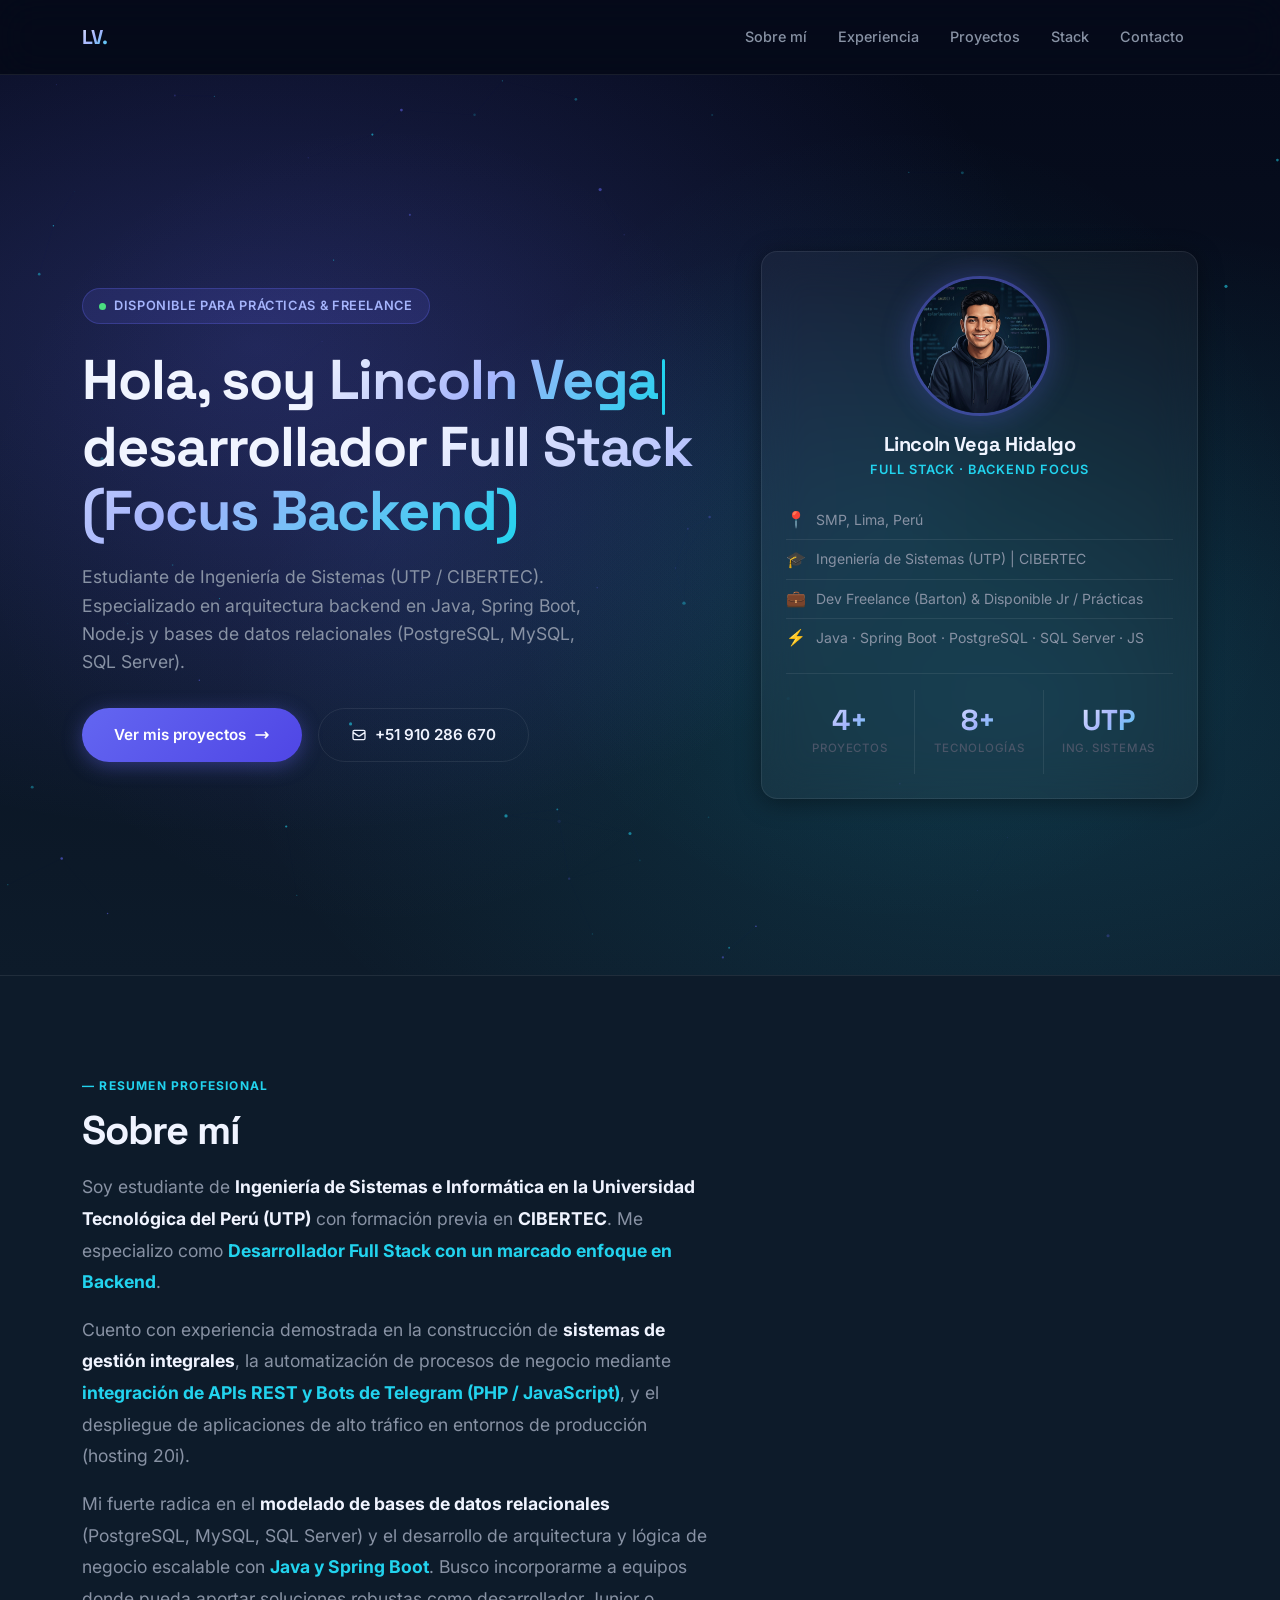
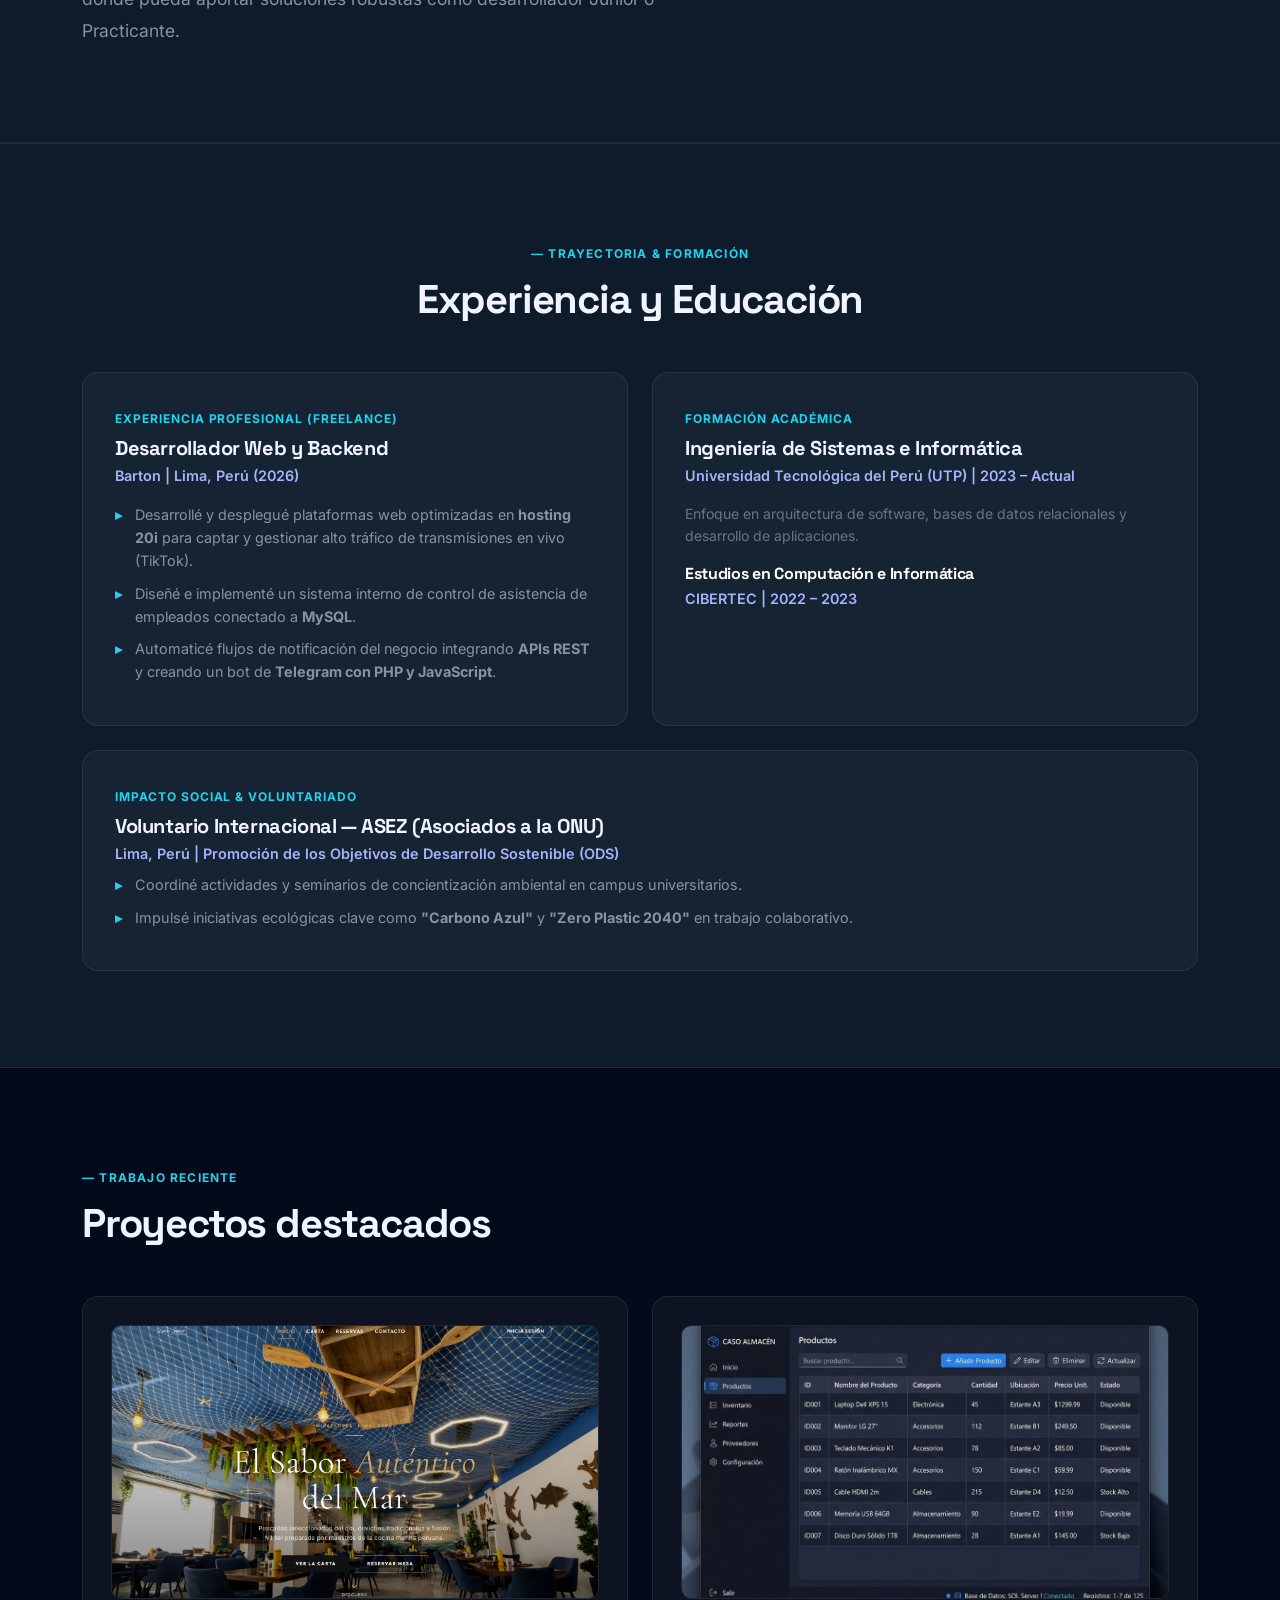
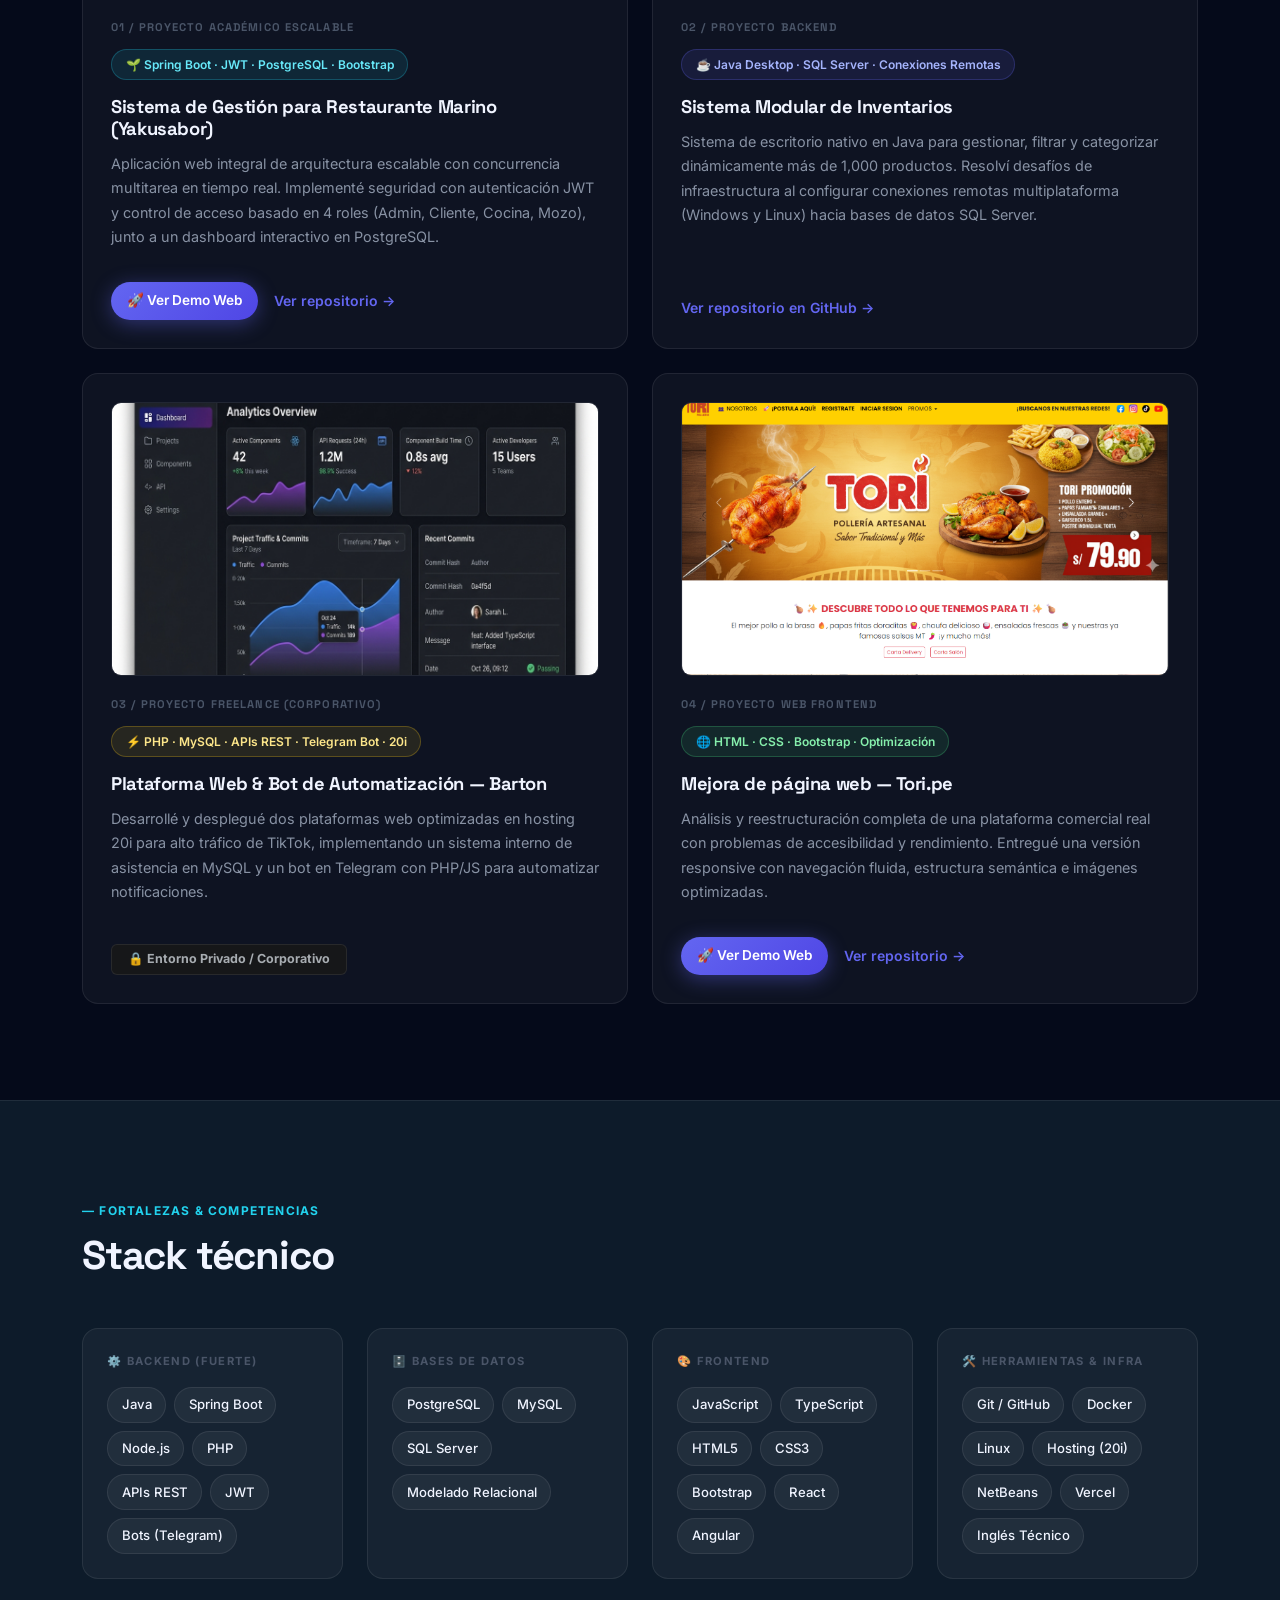
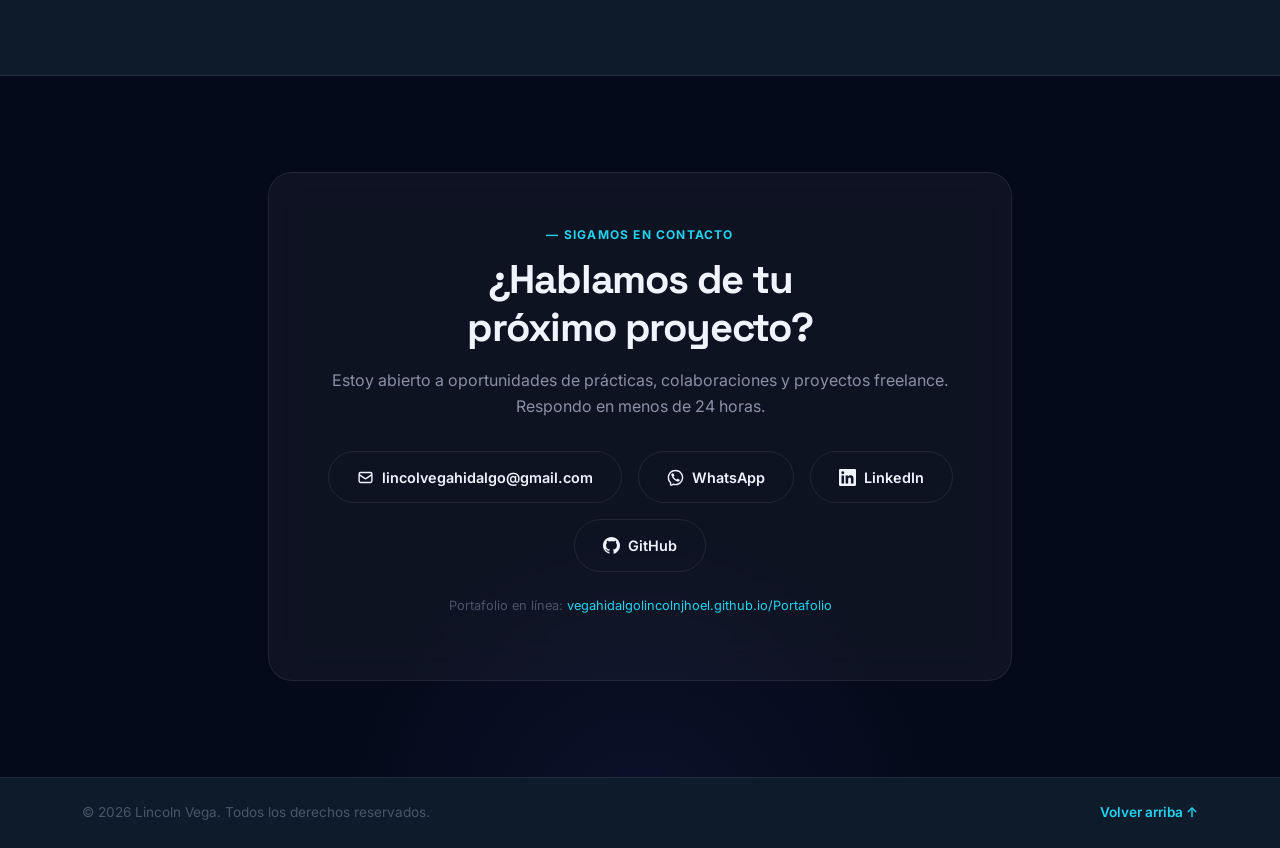
==== commit 38ca3abf: "..." ====
--- a/index.html
+++ b/index.html
@@ -63,7 +63,7 @@
         <div class="row align-items-center g-5">
 
           <!-- Left: Text -->
-          <div class="col-lg-7">
+          <div class="col-lg-7 text-center text-lg-start">
             <div class="hero-badge">
               <span class="dot"></span>
               Disponible para prácticas &amp; freelance
@@ -78,7 +78,7 @@
               Estudiante de Ingeniería de Sistemas (UTP / CIBERTEC). Especializado en arquitectura backend en Java, Spring Boot, Node.js y bases de datos relacionales (PostgreSQL, MySQL, SQL Server).
             </p>
 
-            <div class="hero-actions d-flex flex-wrap gap-3">
+            <div class="hero-actions d-flex flex-wrap justify-content-center justify-content-lg-start gap-3">
               <a href="#proyectos" class="btn-primary-custom">
                 Ver mis proyectos
                 <svg width="16" height="16" fill="none" stroke="currentColor" stroke-width="2.5" viewBox="0 0 24 24"><path stroke-linecap="round" stroke-linejoin="round" d="M17 8l4 4m0 0l-4 4m4-4H3"/></svg>
@@ -101,20 +101,20 @@
               <h2 class="h5 mb-1" style="font-family:'Space Grotesk',sans-serif; font-weight:700;">Lincoln Vega Hidalgo</h2>
               <p style="color:var(--accent-secondary); font-size:0.8rem; font-weight:600; text-transform:uppercase; letter-spacing:0.08em; margin-bottom:1.25rem;">Full Stack · Backend Focus</p>
 
-              <div class="text-start">
-                <div class="profile-info-item">
+              <div class="text-center text-lg-start">
+                <div class="profile-info-item justify-content-center justify-content-lg-start">
                   <span class="icon">📍</span>
                   <span>SMP, Lima, Perú</span>
                 </div>
-                <div class="profile-info-item">
+                <div class="profile-info-item justify-content-center justify-content-lg-start">
                   <span class="icon">🎓</span>
                   <span>Ingeniería de Sistemas (UTP) | CIBERTEC</span>
                 </div>
-                <div class="profile-info-item">
+                <div class="profile-info-item justify-content-center justify-content-lg-start">
                   <span class="icon">💼</span>
                   <span>Dev Freelance (Barton) &amp; Disponible Jr / Prácticas</span>
                 </div>
-                <div class="profile-info-item">
+                <div class="profile-info-item justify-content-center justify-content-lg-start">
                   <span class="icon">⚡</span>
                   <span>Java · Spring Boot · PostgreSQL · SQL Server · JS</span>
                 </div>
@@ -151,7 +151,7 @@
             <div class="col-lg-7">
               <p class="section-tag reveal">— Resumen Profesional</p>
               <h2 class="section-title reveal reveal-delay-1">Sobre mí</h2>
-              <div class="about-text reveal reveal-delay-2" style="text-align: left;">
+              <div class="about-text reveal reveal-delay-2 text-center text-lg-start">
                 <p class="mb-3">
                   Soy estudiante de <strong style="color:var(--text-primary)">Ingeniería de Sistemas e Informática en la Universidad Tecnológica del Perú (UTP)</strong> con formación previa en <strong style="color:var(--text-primary)">CIBERTEC</strong>. Me especializo como <strong style="color:var(--accent-secondary)">Desarrollador Full Stack con un marcado enfoque en Backend</strong>.
                 </p>
@@ -453,7 +453,7 @@
                 Respondo en menos de 24 horas.
               </p>
               <div class="d-flex flex-wrap justify-content-center gap-3 mb-4">
-                <a class="btn-contact-primary" href="mailto:lincolvegahidalgo@gmail.com">
+                <a class="btn-contact-outline" href="mailto:lincolvegahidalgo@gmail.com">
                   <svg width="17" height="17" fill="none" stroke="currentColor" stroke-width="2" viewBox="0 0 24 24"><path stroke-linecap="round" stroke-linejoin="round" d="M3 8l7.89 5.26a2 2 0 002.22 0L21 8M5 19h14a2 2 0 002-2V7a2 2 0 00-2-2H5a2 2 0 00-2 2v10a2 2 0 002 2z"/></svg>
                   lincolvegahidalgo@gmail.com
                 </a>
@@ -463,7 +463,8 @@
                   target="_blank"
                   rel="noopener noreferrer"
                 >
-                  💬 WhatsApp (+51 910 286 670)
+                  <svg width="17" height="17" viewBox="0 0 24 24" fill="none" xmlns="http://www.w3.org/2000/svg"><path d="M6.014 8.00613C6.12827 7.1024 7.30277 5.87414 8.23488 6.01043L8.23339 6.00894C9.14051 6.18132 9.85859 7.74261 10.2635 8.44465C10.5504 8.95402 10.3641 9.4701 10.0965 9.68787C9.7355 9.97883 9.17099 10.3803 9.28943 10.7834C9.5 11.5 12 14 13.2296 14.7107C13.695 14.9797 14.0325 14.2702 14.3207 13.9067C14.5301 13.6271 15.0466 13.46 15.5548 13.736C16.3138 14.178 17.0288 14.6917 17.69 15.27C18.0202 15.546 18.0977 15.9539 17.8689 16.385C17.4659 17.1443 16.3003 18.1456 15.4542 17.9421C13.9764 17.5868 8 15.27 6.08033 8.55801C5.97237 8.24048 5.99955 8.12044 6.014 8.00613Z" fill="currentColor"/><path fill-rule="evenodd" clip-rule="evenodd" d="M12 23C10.7764 23 10.0994 22.8687 9 22.5L6.89443 23.5528C5.56462 24.2177 4 23.2507 4 21.7639V19.5C1.84655 17.492 1 15.1767 1 12C1 5.92487 5.92487 1 12 1C18.0751 1 23 5.92487 23 12C23 18.0751 18.0751 23 12 23ZM6 18.6303L5.36395 18.0372C3.69087 16.4772 3 14.7331 3 12C3 7.02944 7.02944 3 12 3C16.9706 3 21 7.02944 21 12C21 16.9706 16.9706 21 12 21C11.0143 21 10.552 20.911 9.63595 20.6038L8.84847 20.3397L6 21.7639V18.6303Z" fill="currentColor"/></svg>
+                  WhatsApp
                 </a>
                 <a
                   class="btn-contact-outline"
--- a/style.css
+++ b/style.css
@@ -7,38 +7,40 @@
 
 /* ── Variables ── */
 :root {
-  --bg-primary:    #050a1a;
-  --bg-secondary:  #0d1b2a;
-  --bg-card:       rgba(255, 255, 255, 0.04);
+  --bg-primary: #050a1a;
+  --bg-secondary: #0d1b2a;
+  --bg-card: rgba(255, 255, 255, 0.04);
   --bg-card-hover: rgba(255, 255, 255, 0.07);
-  --border-glass:  rgba(255, 255, 255, 0.08);
-  --border-hover:  rgba(99, 102, 241, 0.5);
-
-  --accent-primary:   #6366f1;
+  --border-glass: rgba(255, 255, 255, 0.08);
+  --border-hover: rgba(99, 102, 241, 0.5);
+
+  --accent-primary: #6366f1;
   --accent-secondary: #22d3ee;
-  --accent-glow:      rgba(99, 102, 241, 0.3);
+  --accent-glow: rgba(99, 102, 241, 0.3);
   --accent-glow-cyan: rgba(34, 211, 238, 0.2);
 
-  --text-primary:   #f0f4ff;
+  --text-primary: #f0f4ff;
   --text-secondary: #8892a4;
-  --text-muted:     #4a5568;
-
-  --gradient-hero: radial-gradient(ellipse at 20% 30%, rgba(99,102,241,0.25) 0%, transparent 55%),
-                   radial-gradient(ellipse at 80% 70%, rgba(34,211,238,0.15) 0%, transparent 55%),
-                   linear-gradient(180deg, #050a1a 0%, #0d1b2a 100%);
+  --text-muted: #4a5568;
+
+  --gradient-hero: radial-gradient(ellipse at 20% 30%, rgba(99, 102, 241, 0.25) 0%, transparent 55%),
+    radial-gradient(ellipse at 80% 70%, rgba(34, 211, 238, 0.15) 0%, transparent 55%),
+    linear-gradient(180deg, #050a1a 0%, #0d1b2a 100%);
 
   --gradient-text: linear-gradient(135deg, #f0f4ff 0%, #a5b4fc 50%, #22d3ee 100%);
-  --gradient-btn:  linear-gradient(135deg, #6366f1 0%, #4f46e5 100%);
-
-  --radius-card:   16px;
-  --radius-pill:   999px;
-  --shadow-card:   0 4px 24px rgba(0,0,0,0.4);
-  --shadow-glow:   0 0 40px rgba(99,102,241,0.2);
-  --transition:    all 0.3s cubic-bezier(0.4, 0, 0.2, 1);
+  --gradient-btn: linear-gradient(135deg, #6366f1 0%, #4f46e5 100%);
+
+  --radius-card: 16px;
+  --radius-pill: 999px;
+  --shadow-card: 0 4px 24px rgba(0, 0, 0, 0.4);
+  --shadow-glow: 0 0 40px rgba(99, 102, 241, 0.2);
+  --transition: all 0.3s cubic-bezier(0.4, 0, 0.2, 1);
 }
 
 /* ── Reset & Base ── */
-*, *::before, *::after {
+*,
+*::before,
+*::after {
   box-sizing: border-box;
   margin: 0;
   padding: 0;
@@ -50,9 +52,18 @@
   scrollbar-color: var(--accent-primary) var(--bg-secondary);
 }
 
-::-webkit-scrollbar { width: 6px; }
-::-webkit-scrollbar-track { background: var(--bg-secondary); }
-::-webkit-scrollbar-thumb { background: var(--accent-primary); border-radius: 3px; }
+::-webkit-scrollbar {
+  width: 6px;
+}
+
+::-webkit-scrollbar-track {
+  background: var(--bg-secondary);
+}
+
+::-webkit-scrollbar-thumb {
+  background: var(--accent-primary);
+  border-radius: 3px;
+}
 
 body {
   font-family: 'Inter', sans-serif;
@@ -63,7 +74,11 @@
 }
 
 /* ── Typography ── */
-h1, h2, h3, h4, h5 {
+h1,
+h2,
+h3,
+h4,
+h5 {
   font-family: 'Space Grotesk', sans-serif;
   letter-spacing: -0.02em;
 }
@@ -87,7 +102,7 @@
 .navbar.scrolled {
   background: rgba(5, 10, 26, 0.92) !important;
   padding: 0.6rem 0;
-  box-shadow: 0 4px 30px rgba(0,0,0,0.4);
+  box-shadow: 0 4px 30px rgba(0, 0, 0, 0.4);
 }
 
 .navbar-brand {
@@ -145,9 +160,9 @@
   content: '';
   position: absolute;
   inset: 0;
-  background: 
-    radial-gradient(circle at 30% 50%, rgba(99,102,241,0.1) 0%, transparent 40%),
-    radial-gradient(circle at 70% 50%, rgba(34,211,238,0.08) 0%, transparent 40%);
+  background:
+    radial-gradient(circle at 30% 50%, rgba(99, 102, 241, 0.1) 0%, transparent 40%),
+    radial-gradient(circle at 70% 50%, rgba(34, 211, 238, 0.08) 0%, transparent 40%);
   pointer-events: none;
 }
 
@@ -193,8 +208,17 @@
 }
 
 @keyframes pulse-green {
-  0%, 100% { opacity: 1; box-shadow: 0 0 0 0 rgba(74,222,128,0.4); }
-  50% { opacity: 0.8; box-shadow: 0 0 0 6px rgba(74,222,128,0); }
+
+  0%,
+  100% {
+    opacity: 1;
+    box-shadow: 0 0 0 0 rgba(74, 222, 128, 0.4);
+  }
+
+  50% {
+    opacity: 0.8;
+    box-shadow: 0 0 0 6px rgba(74, 222, 128, 0);
+  }
 }
 
 /* ── Hero Heading ── */
@@ -225,8 +249,15 @@
 }
 
 @keyframes blink {
-  0%, 100% { opacity: 1; }
-  50% { opacity: 0; }
+
+  0%,
+  100% {
+    opacity: 1;
+  }
+
+  50% {
+    opacity: 0;
+  }
 }
 
 .hero-lead {
@@ -255,7 +286,7 @@
   align-items: center;
   gap: 0.5rem;
   transition: var(--transition);
-  box-shadow: 0 4px 20px rgba(99,102,241,0.4);
+  box-shadow: 0 4px 20px rgba(99, 102, 241, 0.4);
   position: relative;
   overflow: hidden;
 }
@@ -264,7 +295,7 @@
   content: '';
   position: absolute;
   inset: 0;
-  background: rgba(255,255,255,0.1);
+  background: rgba(255, 255, 255, 0.1);
   transform: translateX(-100%);
   transition: transform 0.3s ease;
 }
@@ -275,7 +306,7 @@
 
 .btn-primary-custom:hover {
   transform: translateY(-2px);
-  box-shadow: 0 8px 30px rgba(99,102,241,0.5);
+  box-shadow: 0 8px 30px rgba(99, 102, 241, 0.5);
   color: white;
 }
 
@@ -297,7 +328,7 @@
 
 .btn-outline-custom:hover {
   border-color: var(--accent-primary);
-  background: rgba(99,102,241,0.1);
+  background: rgba(99, 102, 241, 0.1);
   color: var(--text-primary);
   transform: translateY(-2px);
 }
@@ -320,8 +351,8 @@
   height: 140px;
   border-radius: 50%;
   object-fit: cover;
-  border: 3px solid rgba(99,102,241,0.5);
-  box-shadow: 0 0 30px rgba(99,102,241,0.3);
+  border: 3px solid rgba(99, 102, 241, 0.5);
+  box-shadow: 0 0 30px rgba(99, 102, 241, 0.3);
   margin-bottom: 1rem;
 }
 
@@ -351,7 +382,9 @@
   border-right: 1px solid var(--border-glass);
 }
 
-.stat-item:last-child { border-right: none; }
+.stat-item:last-child {
+  border-right: none;
+}
 
 .stat-number {
   font-family: 'Space Grotesk', sans-serif;
@@ -476,7 +509,7 @@
 .project-img-overlay {
   position: absolute;
   inset: 0;
-  background: linear-gradient(to top, rgba(5,10,26,0.7) 0%, transparent 60%);
+  background: linear-gradient(to top, rgba(5, 10, 26, 0.7) 0%, transparent 60%);
   opacity: 0;
   transition: opacity 0.3s ease;
   display: flex;
@@ -502,8 +535,8 @@
   display: inline-flex;
   align-items: center;
   gap: 0.4rem;
-  background: rgba(99,102,241,0.12);
-  border: 1px solid rgba(99,102,241,0.25);
+  background: rgba(99, 102, 241, 0.12);
+  border: 1px solid rgba(99, 102, 241, 0.25);
   color: #a5b4fc;
   padding: 0.3rem 0.85rem;
   border-radius: var(--radius-pill);
@@ -513,9 +546,23 @@
   width: fit-content;
 }
 
-.project-badge.green  { background: rgba(74,222,128,0.1); border-color: rgba(74,222,128,0.25); color: #86efac; }
-.project-badge.yellow { background: rgba(250,204,21,0.1);  border-color: rgba(250,204,21,0.25);  color: #fde68a; }
-.project-badge.cyan   { background: rgba(34,211,238,0.1);  border-color: rgba(34,211,238,0.25);  color: #67e8f9; }
+.project-badge.green {
+  background: rgba(74, 222, 128, 0.1);
+  border-color: rgba(74, 222, 128, 0.25);
+  color: #86efac;
+}
+
+.project-badge.yellow {
+  background: rgba(250, 204, 21, 0.1);
+  border-color: rgba(250, 204, 21, 0.25);
+  color: #fde68a;
+}
+
+.project-badge.cyan {
+  background: rgba(34, 211, 238, 0.1);
+  border-color: rgba(34, 211, 238, 0.25);
+  color: #67e8f9;
+}
 
 .project-title {
   font-family: 'Space Grotesk', sans-serif;
@@ -585,7 +632,7 @@
   display: inline-flex;
   align-items: center;
   gap: 0.4rem;
-  background: rgba(255,255,255,0.05);
+  background: rgba(255, 255, 255, 0.05);
   border: 1px solid var(--border-glass);
   color: var(--text-primary);
   border-radius: var(--radius-pill);
@@ -597,8 +644,8 @@
 }
 
 .skill-pill:hover {
-  background: rgba(99,102,241,0.15);
-  border-color: rgba(99,102,241,0.4);
+  background: rgba(99, 102, 241, 0.15);
+  border-color: rgba(99, 102, 241, 0.4);
   color: #c7d2fe;
   transform: translateY(-2px);
 }
@@ -619,8 +666,23 @@
   transform: translateX(-50%);
   width: 600px;
   height: 600px;
-  background: radial-gradient(circle, rgba(99,102,241,0.08) 0%, transparent 70%);
+  background: radial-gradient(circle, rgba(99, 102, 241, 0.08) 0%, transparent 70%);
   pointer-events: none;
+}
+
+@property --border-angle {
+  syntax: "<angle>";
+  inherits: true;
+  initial-value: 0deg;
+}
+
+@keyframes spin-border {
+  from {
+    --border-angle: 0deg;
+  }
+  to {
+    --border-angle: 360deg;
+  }
 }
 
 .contact-card {
@@ -631,6 +693,32 @@
   backdrop-filter: blur(20px);
   position: relative;
   z-index: 1;
+  transition: all 0.3s ease;
+}
+
+.contact-card::before {
+  content: "";
+  position: absolute;
+  inset: 0;
+  border-radius: 24px;
+  padding: 1px;
+  background: conic-gradient(from var(--border-angle), transparent 60%, var(--accent-primary) 85%, var(--accent-secondary) 100%);
+  -webkit-mask: linear-gradient(#fff 0 0) content-box, linear-gradient(#fff 0 0);
+  -webkit-mask-composite: xor;
+  mask-composite: exclude;
+  pointer-events: none;
+  opacity: 0;
+  transition: opacity 0.3s ease;
+  z-index: -1;
+}
+
+.contact-card:hover::before {
+  opacity: 1;
+  animation: spin-border 8s linear infinite;
+}
+
+.contact-card:hover {
+  box-shadow: 0 0 30px rgba(99, 102, 241, 0.15);
 }
 
 .btn-contact-primary {
@@ -646,13 +734,13 @@
   align-items: center;
   gap: 0.5rem;
   transition: var(--transition);
-  box-shadow: 0 4px 20px rgba(99,102,241,0.35);
+  box-shadow: 0 4px 20px rgba(99, 102, 241, 0.35);
 }
 
 .btn-contact-primary:hover {
   color: white;
   transform: translateY(-2px);
-  box-shadow: 0 8px 30px rgba(99,102,241,0.5);
+  box-shadow: 0 8px 30px rgba(99, 102, 241, 0.5);
 }
 
 .btn-contact-outline {
@@ -672,7 +760,7 @@
 
 .btn-contact-outline:hover {
   border-color: var(--accent-primary);
-  background: rgba(99,102,241,0.1);
+  background: rgba(99, 102, 241, 0.1);
   color: var(--text-primary);
   transform: translateY(-2px);
 }
@@ -684,7 +772,8 @@
   padding: 1.5rem 0;
 }
 
-footer p, footer a {
+footer p,
+footer a {
   color: var(--text-muted);
   font-size: 0.85rem;
 }
@@ -716,25 +805,57 @@
   transform: translateX(0);
 }
 
-.reveal-delay-1 { transition-delay: 0.1s; }
-.reveal-delay-2 { transition-delay: 0.2s; }
-.reveal-delay-3 { transition-delay: 0.3s; }
-.reveal-delay-4 { transition-delay: 0.4s; }
+.reveal-delay-1 {
+  transition-delay: 0.1s;
+}
+
+.reveal-delay-2 {
+  transition-delay: 0.2s;
+}
+
+.reveal-delay-3 {
+  transition-delay: 0.3s;
+}
+
+.reveal-delay-4 {
+  transition-delay: 0.4s;
+}
 
 /* ── Keyframes ── */
 @keyframes fadeInDown {
-  from { opacity: 0; transform: translateY(-20px); }
-  to   { opacity: 1; transform: translateY(0); }
+  from {
+    opacity: 0;
+    transform: translateY(-20px);
+  }
+
+  to {
+    opacity: 1;
+    transform: translateY(0);
+  }
 }
 
 @keyframes fadeInUp {
-  from { opacity: 0; transform: translateY(24px); }
-  to   { opacity: 1; transform: translateY(0); }
+  from {
+    opacity: 0;
+    transform: translateY(24px);
+  }
+
+  to {
+    opacity: 1;
+    transform: translateY(0);
+  }
 }
 
 @keyframes fadeInRight {
-  from { opacity: 0; transform: translateX(30px); }
-  to   { opacity: 1; transform: translateX(0); }
+  from {
+    opacity: 0;
+    transform: translateX(30px);
+  }
+
+  to {
+    opacity: 1;
+    transform: translateX(0);
+  }
 }
 
 /* ── Utility ── */
@@ -743,7 +864,9 @@
   padding-bottom: 5.5rem !important;
 }
 
-.w-fit { width: fit-content; }
+.w-fit {
+  width: fit-content;
+}
 
 /* ── Experience & Education Section ── */
 #experiencia {
@@ -819,27 +942,18 @@
 
 /* ── LinkedIn Badge Wrapper ── */
 .linkedin-badge-wrapper {
-  background: var(--bg-card);
-  border: 1px solid var(--border-glass);
-  border-radius: var(--radius-card);
-  padding: 1.5rem;
-  backdrop-filter: blur(20px);
-  -webkit-backdrop-filter: blur(20px);
-  box-shadow: var(--shadow-card);
   display: flex;
   flex-direction: column;
   justify-content: center;
   align-items: center;
   transition: var(--transition);
   min-height: 330px;
-  overflow: hidden;
+  filter: drop-shadow(0 10px 30px rgba(0, 0, 0, 0.5));
 }
 
 .linkedin-badge-wrapper:hover {
-  border-color: var(--border-hover);
-  background: var(--bg-card-hover);
-  box-shadow: var(--shadow-glow), var(--shadow-card);
   transform: translateY(-4px);
+  filter: drop-shadow(0 15px 40px rgba(99, 102, 241, 0.3));
 }
 
 .LI-simple-link {
@@ -848,9 +962,25 @@
 
 /* ── Responsive ── */
 @media (max-width: 768px) {
-  .hero { min-height: auto; padding: 5rem 0 3rem; }
-  .hero-heading { font-size: 2rem; }
-  .contact-card { padding: 2rem 1.5rem; }
-  .stat-item { border-right: none; border-bottom: 1px solid var(--border-glass); }
-  .stat-item:last-child { border-bottom: none; }
-}
+  .hero {
+    min-height: auto;
+    padding: 5rem 0 3rem;
+  }
+
+  .hero-heading {
+    font-size: 2rem;
+  }
+
+  .contact-card {
+    padding: 2rem 1.5rem;
+  }
+
+  .stat-item {
+    border-right: none;
+    border-bottom: 1px solid var(--border-glass);
+  }
+
+  .stat-item:last-child {
+    border-bottom: none;
+  }
+}
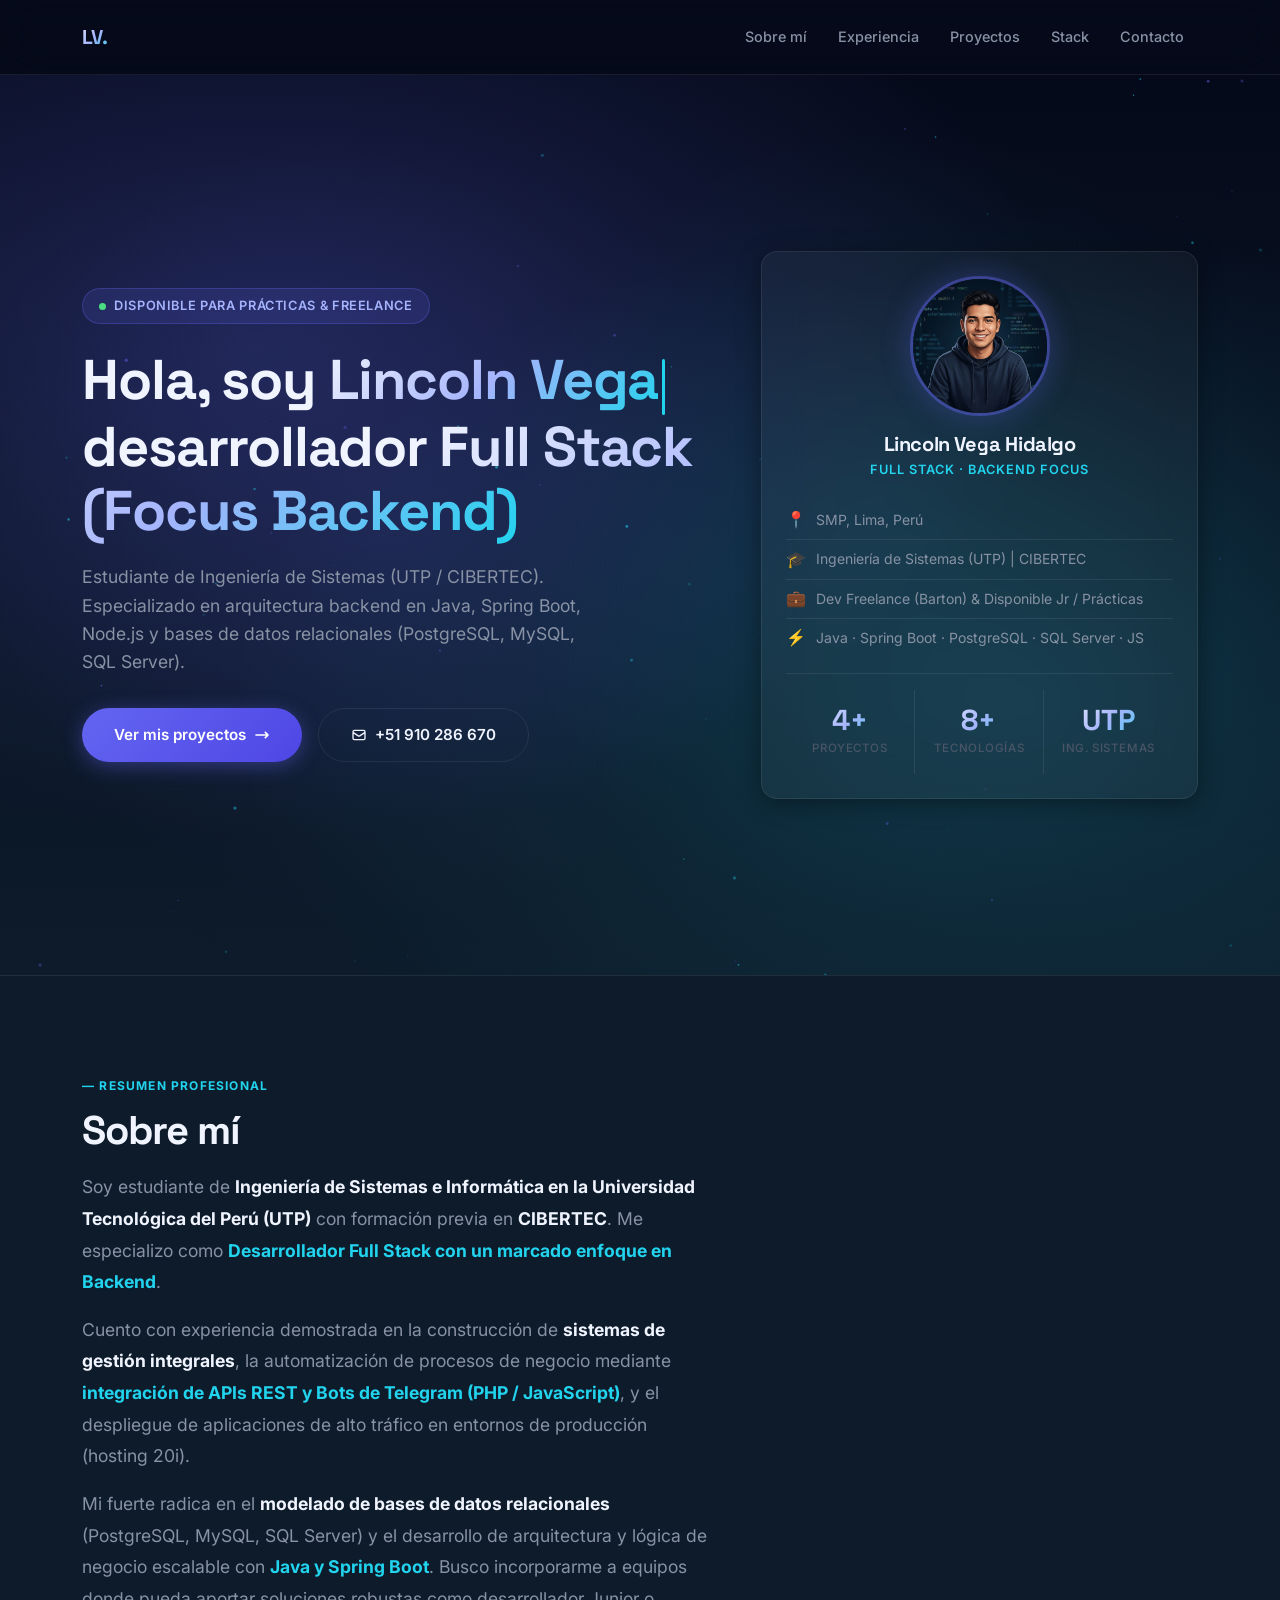
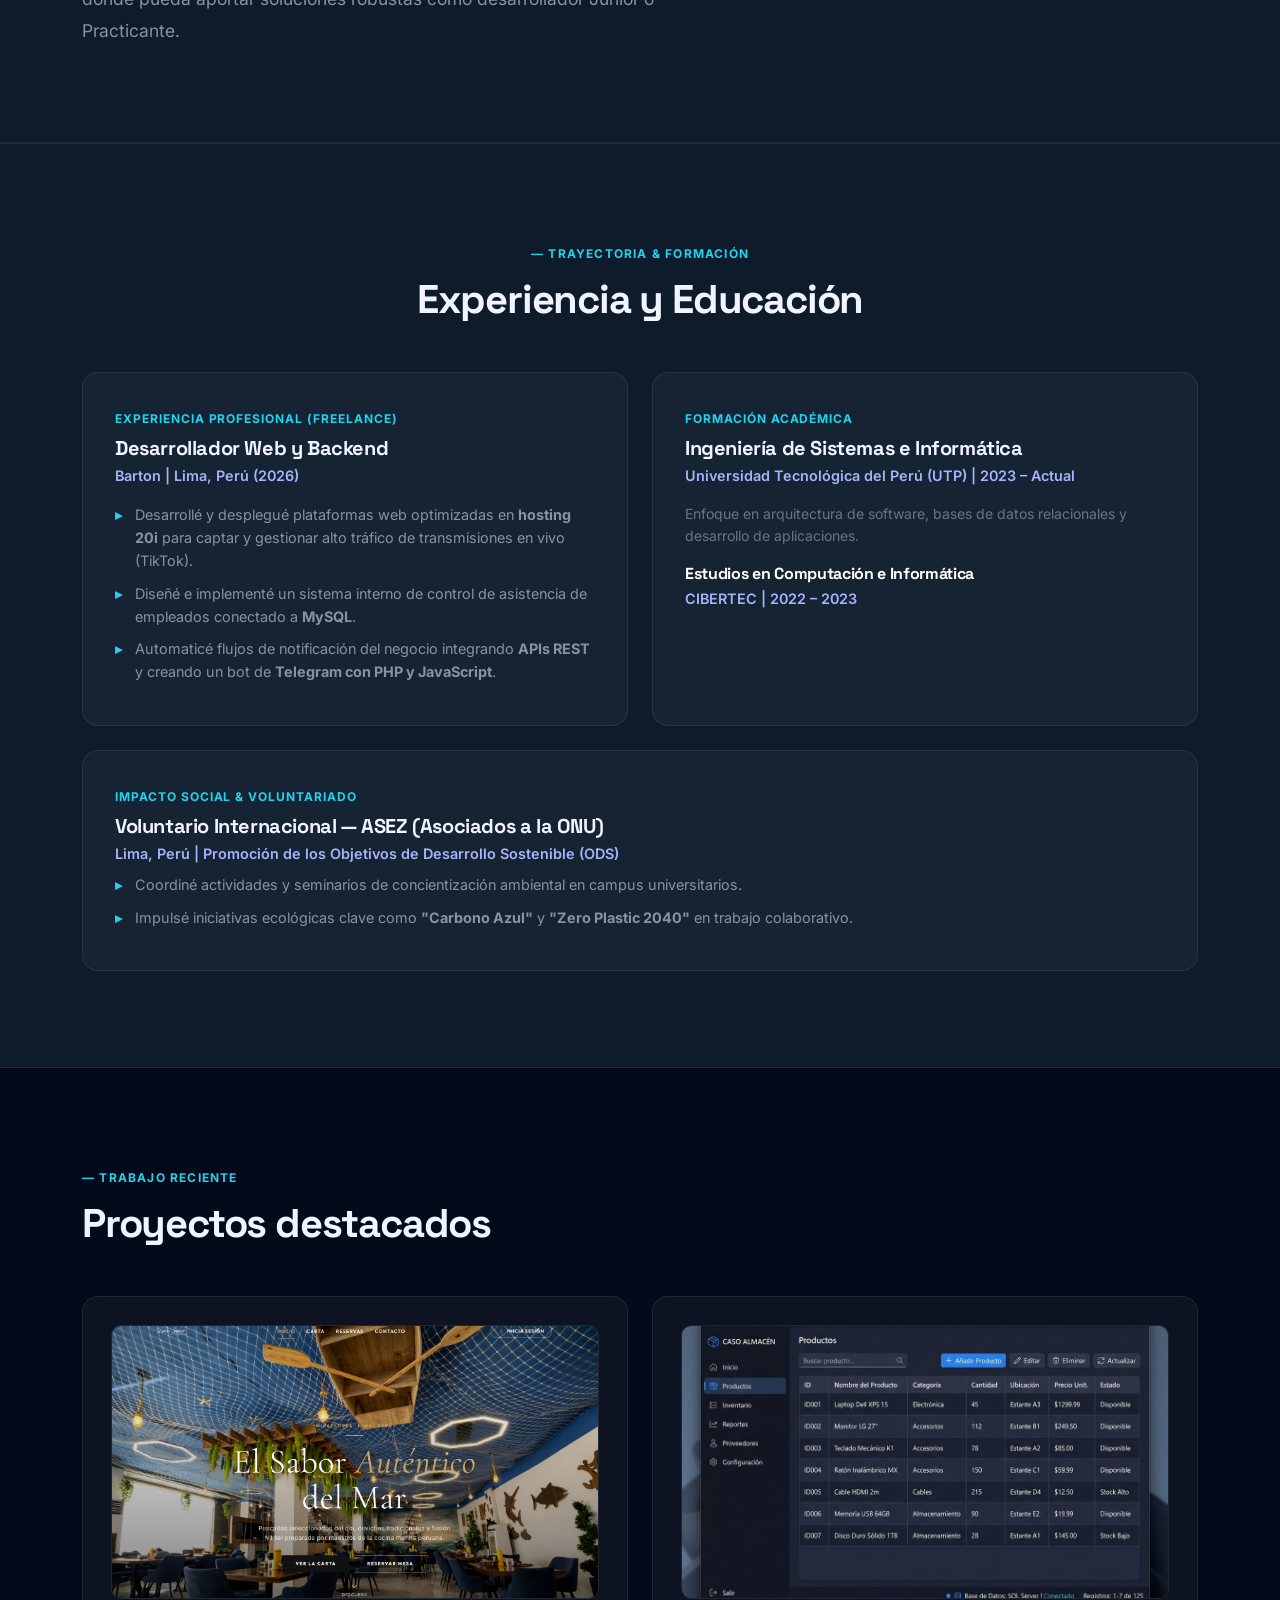
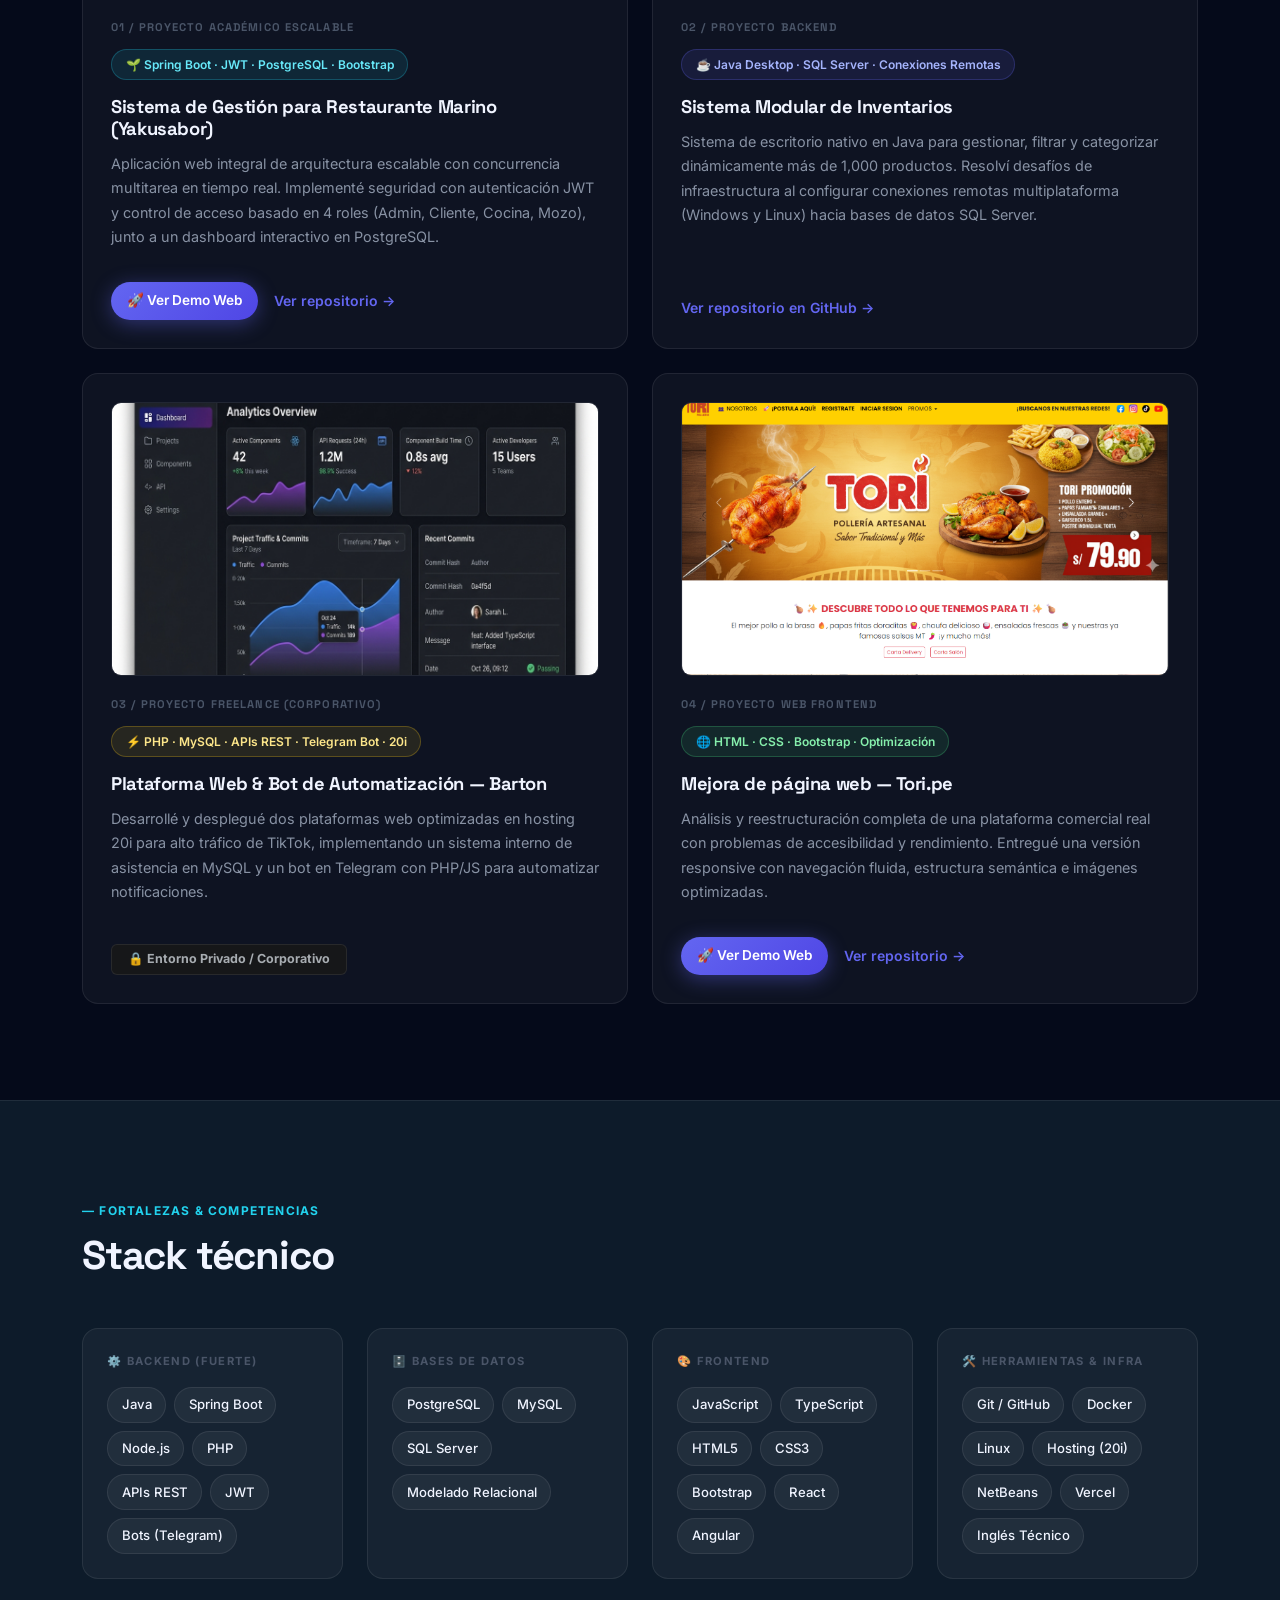
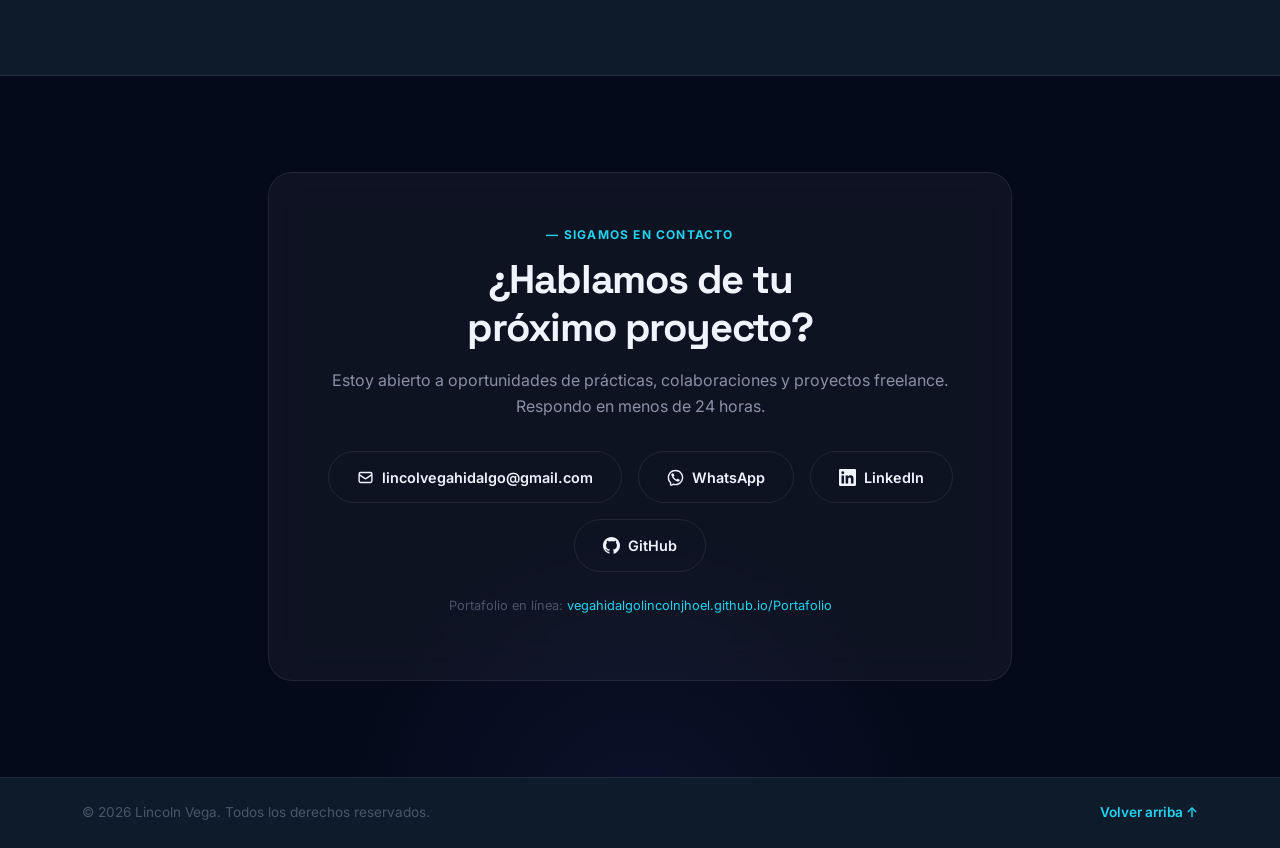
==== commit 0478e020: "update" ====
--- a/index.html
+++ b/index.html
@@ -151,7 +151,7 @@
             <div class="col-lg-7">
               <p class="section-tag reveal">— Resumen Profesional</p>
               <h2 class="section-title reveal reveal-delay-1">Sobre mí</h2>
-              <div class="about-text reveal reveal-delay-2 text-center text-lg-start">
+              <div class="about-text reveal reveal-delay-2 text-justify-mobile">
                 <p class="mb-3">
                   Soy estudiante de <strong style="color:var(--text-primary)">Ingeniería de Sistemas e Informática en la Universidad Tecnológica del Perú (UTP)</strong> con formación previa en <strong style="color:var(--text-primary)">CIBERTEC</strong>. Me especializo como <strong style="color:var(--accent-secondary)">Desarrollador Full Stack con un marcado enfoque en Backend</strong>.
                 </p>
--- a/style.css
+++ b/style.css
@@ -859,6 +859,16 @@
 }
 
 /* ── Utility ── */
+.text-justify-mobile {
+  text-align: justify !important;
+}
+
+@media (min-width: 992px) {
+  .text-justify-mobile {
+    text-align: left !important;
+  }
+}
+
 .py-lg-6 {
   padding-top: 5.5rem !important;
   padding-bottom: 5.5rem !important;
